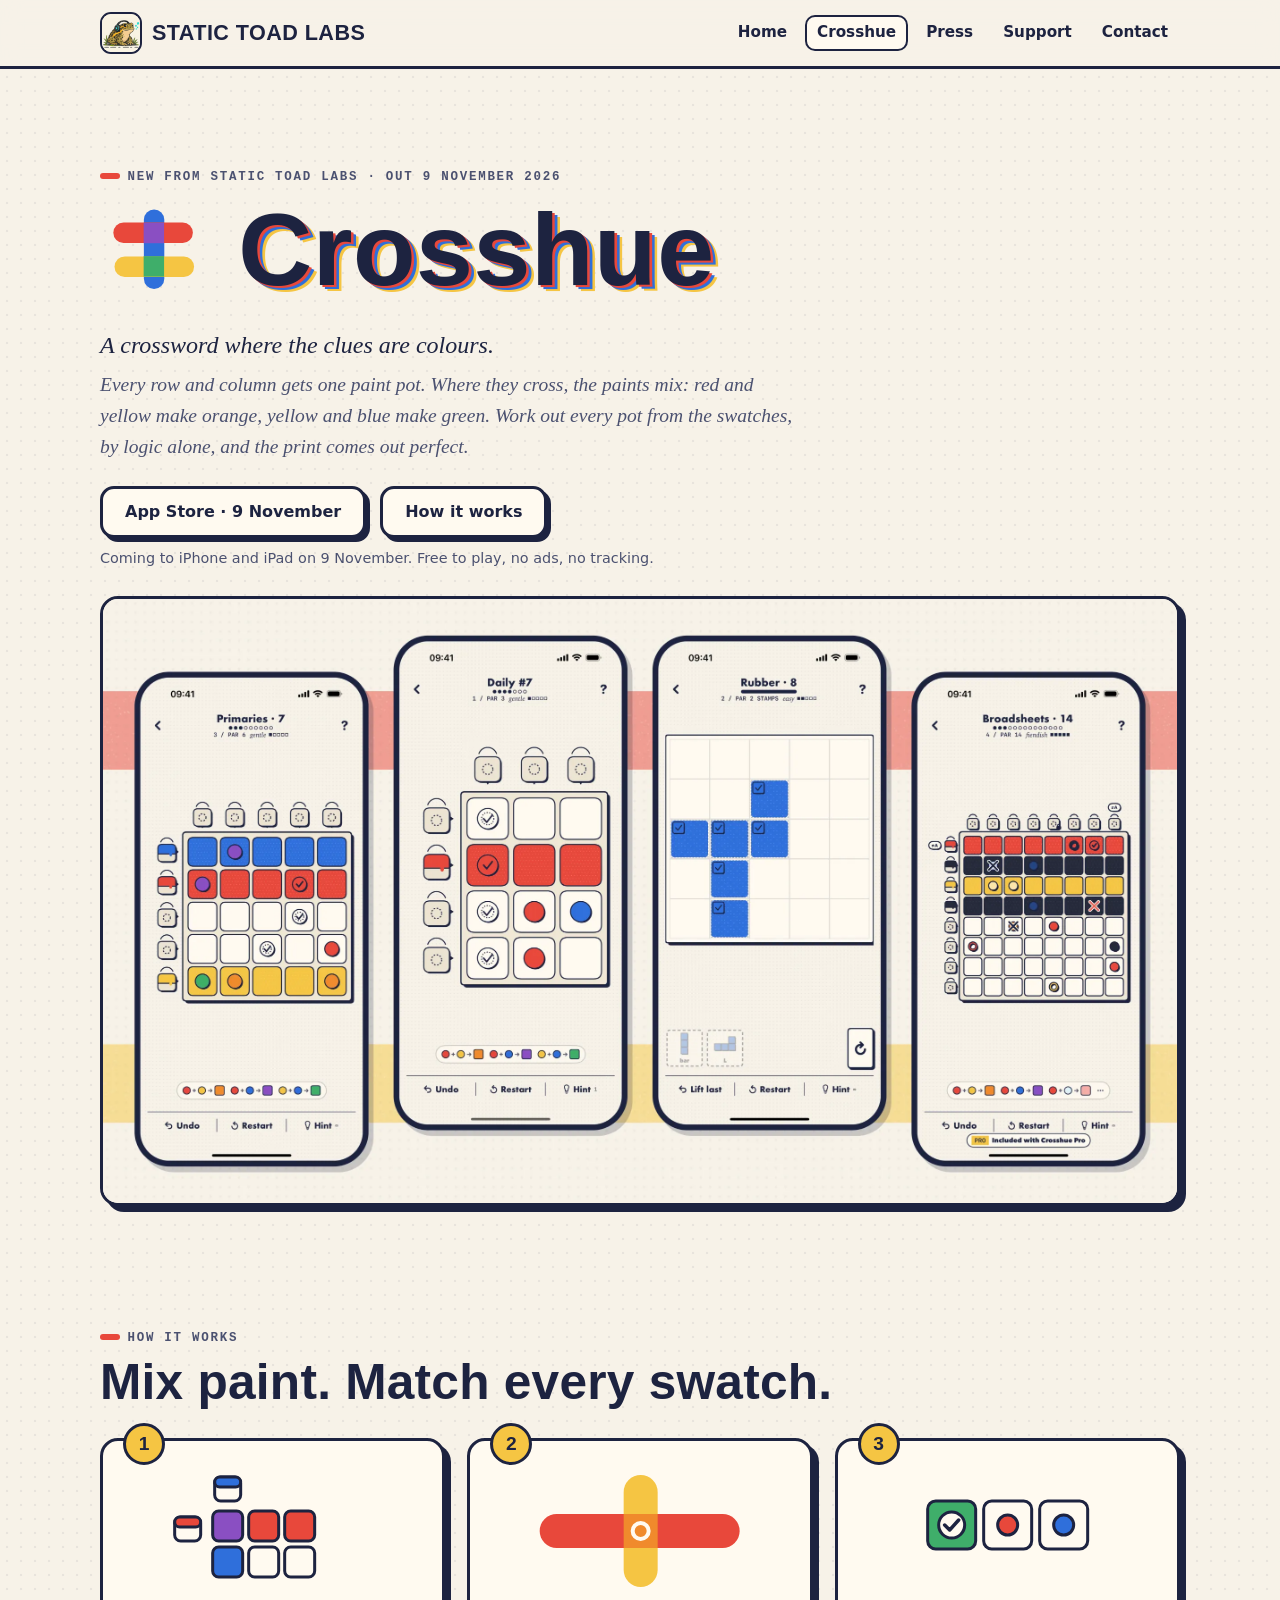
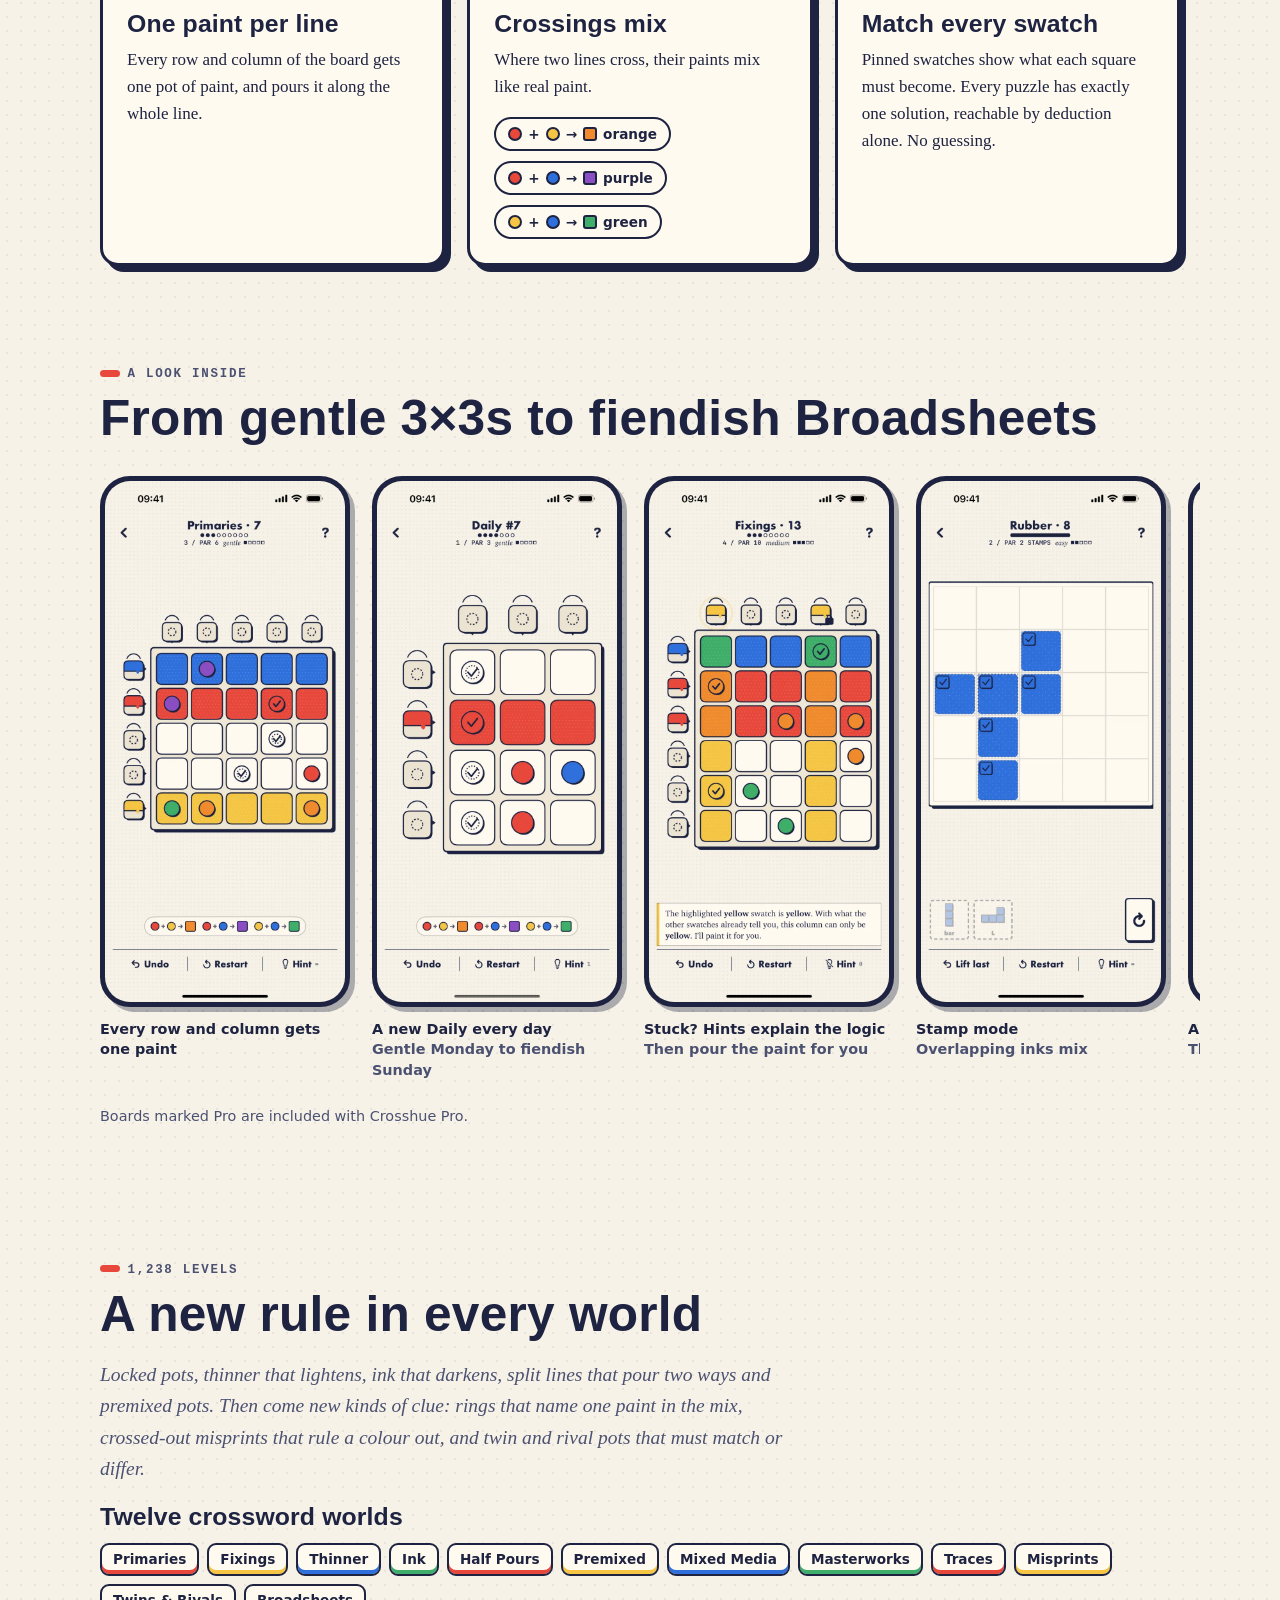
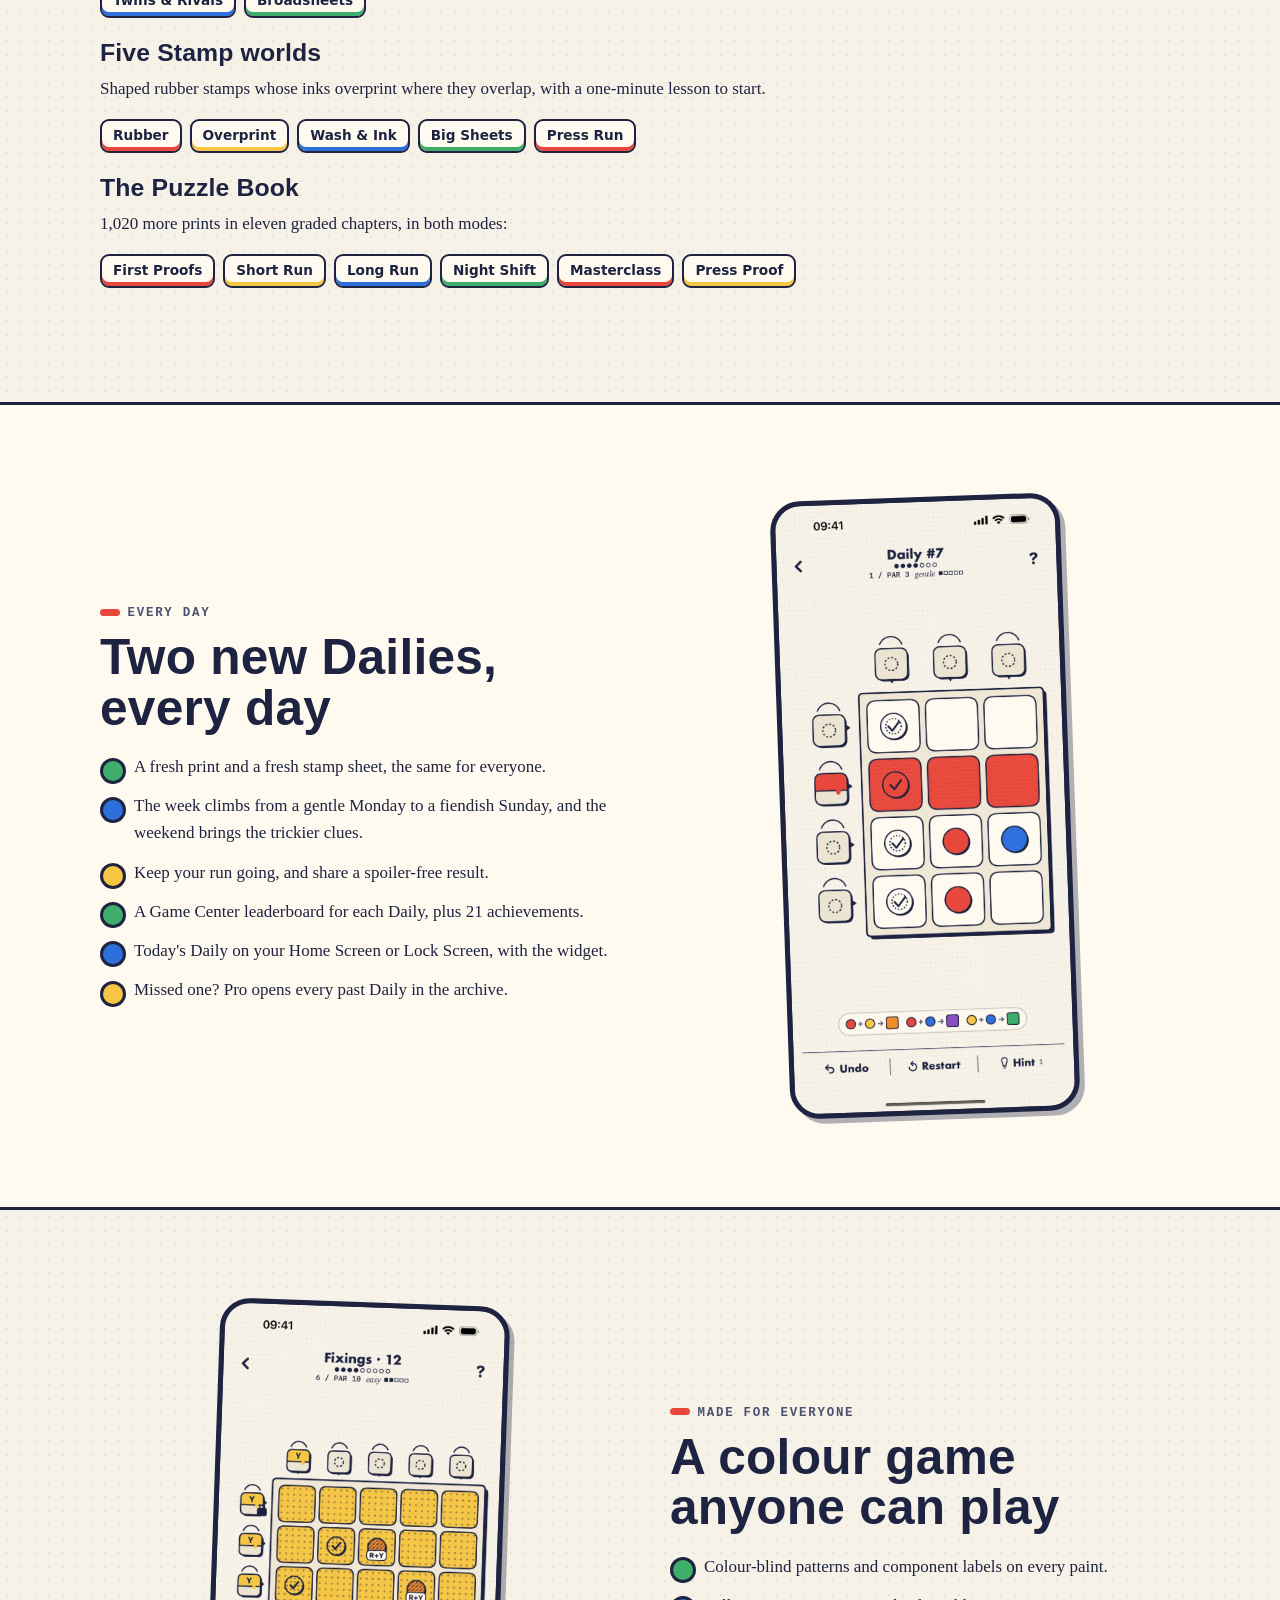
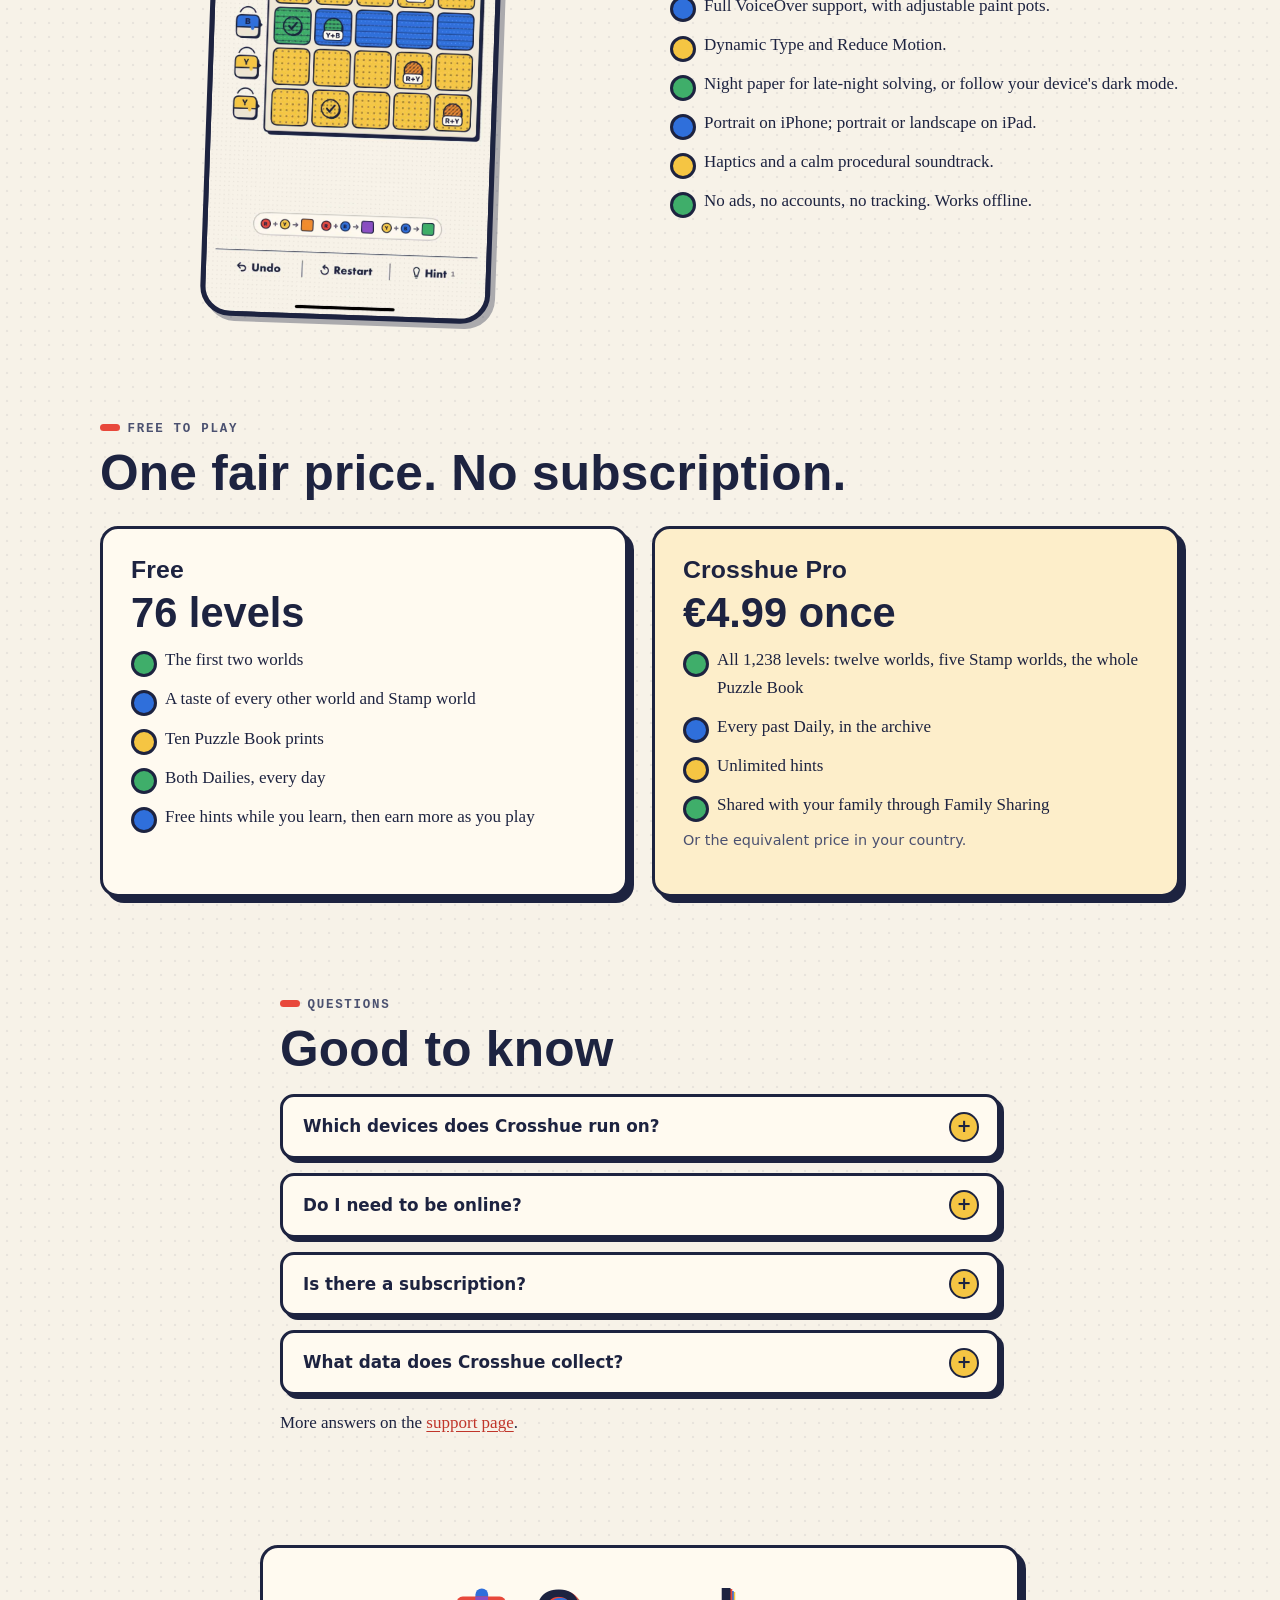
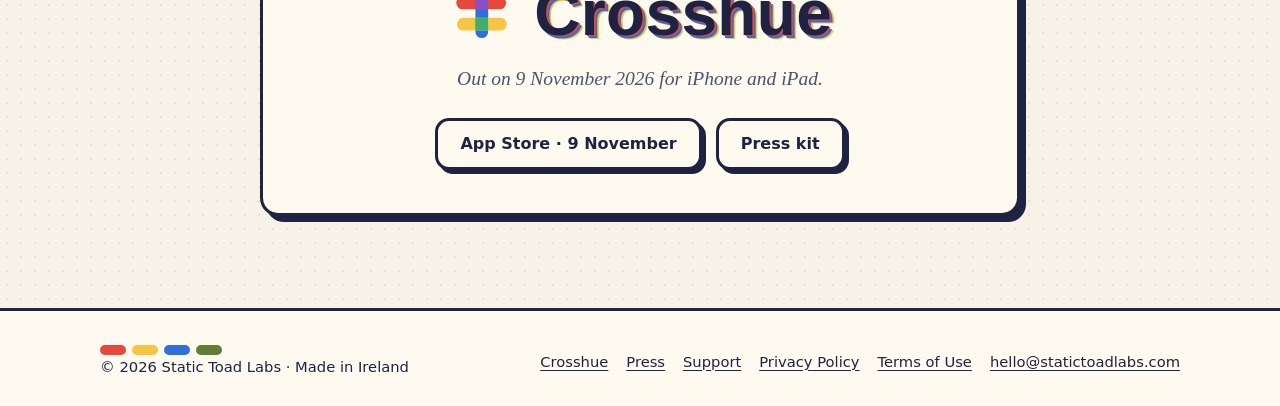
==== crosshue/index.html @ 6461a708 "Move Crosshue launch date to 9 November 2026. Co-authored-by: Chris O'Brien <Chrisob94@users.noreply" ====
<!doctype html>
<html lang="en-IE">
<head>
<meta charset="utf-8">
<meta name="viewport" content="width=device-width, initial-scale=1">
<title>Crosshue: Colour Crossword · a crossword where the clues are colours</title>
<meta name="description" content="Every row and column gets one paint pot, and where they cross the paints mix. Match every swatch, by logic alone. 1,238 levels and two Dailies every day, on iPhone and iPad.">
<link rel="canonical" href="https://statictoadlabs.com/crosshue/">
<meta name="theme-color" content="#f7f2e8" media="(prefers-color-scheme: light)">
<meta name="theme-color" content="#181b2c" media="(prefers-color-scheme: dark)">
<meta property="og:type" content="website">
<meta property="og:site_name" content="Static Toad Labs">
<meta property="og:title" content="Crosshue: Colour Crossword · a crossword where the clues are colours">
<meta property="og:description" content="Every row and column gets one paint pot, and where they cross the paints mix. Match every swatch, by logic alone. 1,238 levels and two Dailies every day, on iPhone and iPad.">
<meta property="og:url" content="https://statictoadlabs.com/crosshue/">
<meta property="og:image" content="https://statictoadlabs.com/crosshue/img/og.jpg">
<meta name="twitter:card" content="summary_large_image">
<link rel="icon" href="/favicon.ico" sizes="any">
<link rel="icon" type="image/png" href="/crosshue/img/favicon-32.png">
<link rel="apple-touch-icon" href="/crosshue/img/apple-touch-icon.png">
<link rel="stylesheet" href="/assets/site.css">
<script type="application/ld+json">{"@context":"https://schema.org","@type":"VideoGame","name":"Crosshue: Colour Crossword","alternateName":"Crosshue",
"description":"A crossword where the clues are colours. Mix paint to match every swatch, by logic alone.","genre":["Puzzle","Logic"],"gamePlatform":["iPhone","iPad"],
"operatingSystem":"iOS 17 or later","applicationCategory":"GameApplication","inLanguage":["en","de","fr","es","it","pt-BR","nl","ja","ko","zh-Hans"],
"image":"https://statictoadlabs.com/crosshue/img/og.jpg","url":"https://statictoadlabs.com/crosshue/","author":{"@type":"Organization","name":"Static Toad Labs","url":"https://statictoadlabs.com/"},
"offers":{"@type":"Offer","price":"0","priceCurrency":"EUR"}}</script>
</head>
<body>
<a class="skip" href="#main">Skip to content</a>
<header class="site-header"><div class="wrap">
<a class="brand" href="/"><img src="/assets/img/icon-512.png" alt="" width="42" height="42">Static Toad Labs</a>
<nav class="nav-links" aria-label="Main"><a href="/">Home</a><a href="/crosshue/" aria-current="page">Crosshue</a><a href="/press/">Press</a><a href="/crosshue/support/">Support</a><a href="/#contact">Contact</a></nav>
<details class="menu"><summary aria-label="Menu">Menu</summary><nav aria-label="Main"><a href="/">Home</a><a href="/crosshue/" aria-current="page">Crosshue</a><a href="/press/">Press</a><a href="/crosshue/support/">Support</a><a href="/#contact">Contact</a></nav></details>
</div></header>
<main id="main">

<section class="game-hero"><div class="wrap">
<span class="eyebrow">New from Static Toad Labs · Out 9 November 2026</span>
<h1 class="lockup"><svg class="mark" viewBox="0 0 100 100" aria-hidden="true"><rect x="40.8" y="12.5" width="19" height="74" rx="9.5" fill="#2f6fdb"/><rect x="12.4" y="24.6" width="74" height="19" rx="9.5" fill="#e8483b"/><rect x="13.5" y="56.3" width="74" height="19" rx="9.5" fill="#f5c543"/><rect x="40.6" y="24.9" width="19" height="19" fill="#8a4fc2"/><rect x="40.6" y="56" width="19" height="19" fill="#3fae6a"/></svg><span class="wordmark">Crosshue</span></h1>
<p class="tagline">A crossword where the clues are colours.</p>
<p class="lede">Every row and column gets one paint pot. Where they cross, the paints mix: red and yellow make orange, yellow and blue make green. Work out every pot from the swatches, by logic alone, and the print comes out perfect.</p>
<div class="actions"><span class="btn store soon" data-appstore>App Store · 9 November</span><a class="btn alt" href="#how">How it works</a></div>
<p class="fine" data-appstore-note>Coming to iPhone and iPad on 9 November. Free to play, no ads, no tracking.</p>
<div class="print phones-art"><picture><source srcset="/crosshue/img/phones.webp" type="image/webp"><img src="/crosshue/img/phones.jpg" width="2400" height="1350" alt="Four Crosshue boards on iPhone, from a gentle first level to a fiendish 8×8 Broadsheet" fetchpriority="high"></picture></div>
</div></section>

<section id="how"><div class="wrap">
<span class="eyebrow">How it works</span>
<h2>Mix paint. Match every swatch.</h2>
<div class="steps">
<div class="print"><svg viewBox="0 0 240 120" role="img" aria-label="A paint pot above a column and beside a row, each line printed in its paint">
<g stroke="#1d2340" stroke-width="3"><rect x="62" y="6" width="26" height="24" rx="6" fill="#fffaf0"/><rect x="62" y="6" width="26" height="10" rx="5" fill="#2f6fdb"/>
<rect x="22" y="46" width="26" height="24" rx="6" fill="#fffaf0"/><rect x="22" y="46" width="26" height="10" rx="5" fill="#e8483b"/>
<rect x="60" y="40" width="30" height="30" rx="6" fill="#8a4fc2"/><rect x="96" y="40" width="30" height="30" rx="6" fill="#e8483b"/><rect x="132" y="40" width="30" height="30" rx="6" fill="#e8483b"/>
<rect x="60" y="76" width="30" height="30" rx="6" fill="#2f6fdb"/><rect x="96" y="76" width="30" height="30" rx="6" fill="#fffaf0"/><rect x="132" y="76" width="30" height="30" rx="6" fill="#fffaf0"/></g></svg><h3>One paint per line</h3><p>Every row and column of the board gets one pot of paint, and pours it along the whole line.</p></div>
<div class="print"><svg viewBox="0 0 240 120" role="img" aria-label="A red band crossing a yellow band: the crossing prints orange">
<rect x="104" y="4" width="34" height="112" rx="17" fill="#f5c543"/><rect x="20" y="43" width="200" height="34" rx="17" fill="#e8483b"/>
<rect x="104" y="43" width="34" height="34" fill="#f08a2c"/><circle cx="121" cy="60" r="8" fill="none" stroke="#fffaf0" stroke-width="4"/></svg><h3>Crossings mix</h3><p>Where two lines cross, their paints mix like real paint.</p>
<ul class="mixes" aria-label="The mixes">
<li><span class="dot" style="background:var(--red)"></span>+<span class="dot" style="background:var(--yellow)"></span>→<span class="sq" style="background:var(--orange)"></span>orange</li>
<li><span class="dot" style="background:var(--red)"></span>+<span class="dot" style="background:var(--blue)"></span>→<span class="sq" style="background:var(--purple)"></span>purple</li>
<li><span class="dot" style="background:var(--yellow)"></span>+<span class="dot" style="background:var(--blue)"></span>→<span class="sq" style="background:var(--green)"></span>green</li></ul></div>
<div class="print"><svg viewBox="0 0 240 120" role="img" aria-label="Squares with pinned swatches: one matched with a tick, two still waiting">
<g stroke="#1d2340" stroke-width="3"><rect x="40" y="30" width="48" height="48" rx="8" fill="#3fae6a"/><rect x="96" y="30" width="48" height="48" rx="8" fill="#fffaf0"/><rect x="152" y="30" width="48" height="48" rx="8" fill="#fffaf0"/>
<circle cx="120" cy="54" r="10" fill="#e8483b"/><circle cx="176" cy="54" r="10" fill="#2f6fdb"/></g>
<circle cx="64" cy="54" r="13" fill="#fffaf0" stroke="#1d2340" stroke-width="3"/><path d="M57 54l5 5 9-10" fill="none" stroke="#1d2340" stroke-width="3.5" stroke-linecap="round" stroke-linejoin="round"/></svg><h3>Match every swatch</h3><p>Pinned swatches show what each square must become. Every puzzle has exactly one solution, reachable by deduction alone. No guessing.</p></div>
</div>
</div></section>

<section id="screens" style="padding-top:0;padding-bottom:20px"><div class="wrap"><span class="eyebrow">A look inside</span><h2>From gentle 3×3s to fiendish Broadsheets</h2></div>
<div class="gallery" tabindex="0" aria-label="Screenshots, scroll sideways">
<figure><div class="phone"><picture><source srcset="/crosshue/img/shots/02-easy.webp" type="image/webp"><img src="/crosshue/img/shots/02-easy.jpg" width="750" height="1629" alt="Every row and column gets one paint" loading="lazy" decoding="async"></picture></div><figcaption><b>Every row and column gets one paint</b></figcaption></figure>
<figure><div class="phone"><picture><source srcset="/crosshue/img/shots/03-daily.webp" type="image/webp"><img src="/crosshue/img/shots/03-daily.jpg" width="750" height="1629" alt="A new Daily every day" loading="lazy" decoding="async"></picture></div><figcaption><b>A new Daily every day</b>Gentle Monday to fiendish Sunday</figcaption></figure>
<figure><div class="phone"><picture><source srcset="/crosshue/img/shots/05-hint.webp" type="image/webp"><img src="/crosshue/img/shots/05-hint.jpg" width="750" height="1629" alt="Stuck? Hints explain the logic" loading="lazy" decoding="async"></picture></div><figcaption><b>Stuck? Hints explain the logic</b>Then pour the paint for you</figcaption></figure>
<figure><div class="phone"><picture><source srcset="/crosshue/img/shots/06-stamp.webp" type="image/webp"><img src="/crosshue/img/shots/06-stamp.jpg" width="750" height="1629" alt="Stamp mode" loading="lazy" decoding="async"></picture></div><figcaption><b>Stamp mode</b>Overlapping inks mix</figcaption></figure>
<figure><div class="phone"><picture><source srcset="/crosshue/img/shots/04-medium.webp" type="image/webp"><img src="/crosshue/img/shots/04-medium.jpg" width="750" height="1629" alt="A new rule in every world" loading="lazy" decoding="async"></picture></div><figcaption><b>A new rule in every world</b>Thinner, ink, split lines · Pro</figcaption></figure>
<figure><div class="phone"><picture><source srcset="/crosshue/img/shots/07-premixed.webp" type="image/webp"><img src="/crosshue/img/shots/07-premixed.jpg" width="750" height="1629" alt="Premixed pots" loading="lazy" decoding="async"></picture></div><figcaption><b>Premixed pots</b>Orange, green and purple from the tin · Pro</figcaption></figure>
<figure><div class="phone"><picture><source srcset="/crosshue/img/shots/08-links.webp" type="image/webp"><img src="/crosshue/img/shots/08-links.jpg" width="750" height="1629" alt="Twin and rival pots" loading="lazy" decoding="async"></picture></div><figcaption><b>Twin and rival pots</b>Pots that must match, or differ · Pro</figcaption></figure>
<figure><div class="phone"><picture><source srcset="/crosshue/img/shots/09-hard.webp" type="image/webp"><img src="/crosshue/img/shots/09-hard.jpg" width="750" height="1629" alt="Up to 8×8 Broadsheets" loading="lazy" decoding="async"></picture></div><figcaption><b>Up to 8×8 Broadsheets</b>Fiendish · Pro</figcaption></figure>
<figure><div class="phone"><picture><source srcset="/crosshue/img/shots/13-results.webp" type="image/webp"><img src="/crosshue/img/shots/13-results.jpg" width="750" height="1629" alt="Match par for a Masterpiece" loading="lazy" decoding="async"></picture></div><figcaption><b>Match par for a Masterpiece</b>Three stars, no wasted pours</figcaption></figure>
<figure><div class="phone"><picture><source srcset="/crosshue/img/shots/15-book.webp" type="image/webp"><img src="/crosshue/img/shots/15-book.jpg" width="750" height="1629" alt="The Puzzle Book" loading="lazy" decoding="async"></picture></div><figcaption><b>The Puzzle Book</b>1,020 more prints, ten free</figcaption></figure>
<figure><div class="phone"><picture><source srcset="/crosshue/img/shots/12-colourblind.webp" type="image/webp"><img src="/crosshue/img/shots/12-colourblind.jpg" width="750" height="1629" alt="Colour-blind patterns" loading="lazy" decoding="async"></picture></div><figcaption><b>Colour-blind patterns</b>Every paint has its own pattern and label</figcaption></figure>
<figure><div class="phone"><picture><source srcset="/crosshue/img/shots/10-board-night.webp" type="image/webp"><img src="/crosshue/img/shots/10-board-night.jpg" width="750" height="1629" alt="Night paper" loading="lazy" decoding="async"></picture></div><figcaption><b>Night paper</b>For late-night solving</figcaption></figure>
</div>
<div class="wrap"><p class="fine">Boards marked Pro are included with Crosshue Pro.</p></div>
</section>

<section><div class="wrap">
<span class="eyebrow">1,238 levels</span>
<h2>A new rule in every world</h2>
<p class="lede">Locked pots, thinner that lightens, ink that darkens, split lines that pour two ways and premixed pots. Then come new kinds of clue: rings that name one paint in the mix, crossed-out misprints that rule a colour out, and twin and rival pots that must match or differ.</p>
<h3>Twelve crossword worlds</h3>
<ul class="worlds"><li>Primaries</li><li>Fixings</li><li>Thinner</li><li>Ink</li><li>Half Pours</li><li>Premixed</li><li>Mixed Media</li><li>Masterworks</li><li>Traces</li><li>Misprints</li><li>Twins &amp; Rivals</li><li>Broadsheets</li></ul>
<h3>Five Stamp worlds</h3>
<p>Shaped rubber stamps whose inks overprint where they overlap, with a one-minute lesson to start.</p>
<ul class="worlds"><li>Rubber</li><li>Overprint</li><li>Wash &amp; Ink</li><li>Big Sheets</li><li>Press Run</li></ul>
<h3>The Puzzle Book</h3>
<p>1,020 more prints in eleven graded chapters, in both modes:</p>
<ul class="worlds"><li>First Proofs</li><li>Short Run</li><li>Long Run</li><li>Night Shift</li><li>Masterclass</li><li>Press Proof</li></ul>
</div></section>

<section style="background:var(--sheet);border-block:3px solid var(--line)"><div class="wrap split">
<div><span class="eyebrow">Every day</span><h2>Two new Dailies, every day</h2>
<ul class="ticks">
<li>A fresh print and a fresh stamp sheet, the same for everyone.</li>
<li>The week climbs from a gentle Monday to a fiendish Sunday, and the weekend brings the trickier clues.</li>
<li>Keep your run going, and share a spoiler-free result.</li>
<li>A Game Center leaderboard for each Daily, plus 21 achievements.</li>
<li>Today's Daily on your Home Screen or Lock Screen, with the widget.</li>
<li>Missed one? Pro opens every past Daily in the archive.</li>
</ul></div>
<div class="phone"><picture><source srcset="/crosshue/img/shots/03-daily.webp" type="image/webp"><img src="/crosshue/img/shots/03-daily.jpg" width="750" height="1629" alt="Today&#x27;s Daily, mid-solve" loading="lazy" decoding="async"></picture></div>
</div></section>

<section><div class="wrap split flip">
<div><span class="eyebrow">Made for everyone</span><h2>A colour game anyone can play</h2>
<ul class="ticks">
<li>Colour-blind patterns and component labels on every paint.</li>
<li>Full VoiceOver support, with adjustable paint pots.</li>
<li>Dynamic Type and Reduce Motion.</li>
<li>Night paper for late-night solving, or follow your device's dark mode.</li>
<li>Portrait on iPhone; portrait or landscape on iPad.</li>
<li>Haptics and a calm procedural soundtrack.</li>
<li>No ads, no accounts, no tracking. Works offline.</li>
</ul></div>
<div class="phone"><picture><source srcset="/crosshue/img/shots/12-colourblind.webp" type="image/webp"><img src="/crosshue/img/shots/12-colourblind.jpg" width="750" height="1629" alt="A board with colour-blind patterns and labels on every square" loading="lazy" decoding="async"></picture></div>
</div></section>

<section id="pro" style="padding-top:0"><div class="wrap">
<span class="eyebrow">Free to play</span>
<h2>One fair price. No subscription.</h2>
<div class="plans">
<div class="print"><h3>Free</h3><p class="price">76 levels</p>
<ul class="ticks"><li>The first two worlds</li><li>A taste of every other world and Stamp world</li><li>Ten Puzzle Book prints</li><li>Both Dailies, every day</li><li>Free hints while you learn, then earn more as you play</li></ul></div>
<div class="print pro"><h3>Crosshue Pro</h3><p class="price">€4.99 once</p>
<ul class="ticks"><li>All 1,238 levels: twelve worlds, five Stamp worlds, the whole Puzzle Book</li><li>Every past Daily, in the archive</li><li>Unlimited hints</li><li>Shared with your family through Family Sharing</li></ul>
<p class="fine">Or the equivalent price in your country.</p></div>
</div>
</div></section>

<section style="padding-top:0"><div class="wrap narrow faq">
<span class="eyebrow">Questions</span>
<h2>Good to know</h2>
<details><summary>Which devices does Crosshue run on?</summary><div><p>iPhone and iPad with iOS or iPadOS 17 or later.</p></div></details>
<details><summary>Do I need to be online?</summary><div><p>No. Crosshue works fully offline. Only the optional Game Center features need a connection.</p></div></details>
<details><summary>Is there a subscription?</summary><div><p>No. Crosshue is free to play, and Crosshue Pro is a single, one-off purchase that unlocks everything for you and your family.</p></div></details>
<details><summary>What data does Crosshue collect?</summary><div><p>None. Your progress stays on your device. See the <a href="/crosshue/privacy/">Crosshue privacy policy</a>.</p></div></details>
<p>More answers on the <a href="/crosshue/support/">support page</a>.</p>
</div></section>

<section class="contact" style="padding-top:0"><div class="wrap"><div class="print pad">
<h2 class="lockup" style="justify-content:center;font-size:clamp(2.6rem,7vw,4rem)"><svg class="mark" viewBox="0 0 100 100" aria-hidden="true"><rect x="40.8" y="12.5" width="19" height="74" rx="9.5" fill="#2f6fdb"/><rect x="12.4" y="24.6" width="74" height="19" rx="9.5" fill="#e8483b"/><rect x="13.5" y="56.3" width="74" height="19" rx="9.5" fill="#f5c543"/><rect x="40.6" y="24.9" width="19" height="19" fill="#8a4fc2"/><rect x="40.6" y="56" width="19" height="19" fill="#3fae6a"/></svg><span class="wordmark">Crosshue</span></h2>
<p class="lede" style="margin-inline:auto">Out on 9 November 2026 for iPhone and iPad.</p>
<div class="actions"><span class="btn store soon" data-appstore>App Store · 9 November</span><a class="btn alt" href="/press/">Press kit</a></div>
</div></div></section>

</main>
<footer class="site-footer"><div class="wrap">
<div><div class="plates" aria-hidden="true"><span style="background:#e8483b"></span><span style="background:#f5c543"></span><span style="background:#2f6fdb"></span><span style="background:#5f7f35"></span></div>
&copy; <span data-year>2026</span> Static Toad Labs &middot; Made in Ireland</div>
<nav aria-label="Footer"><a href="/crosshue/">Crosshue</a><a href="/press/">Press</a><a href="/crosshue/support/">Support</a><a href="/privacy.html">Privacy Policy</a><a href="/terms.html">Terms of Use</a><a href="mailto:hello@statictoadlabs.com">hello@statictoadlabs.com</a></nav>
</div></footer>
<script src="/assets/site.js" defer></script>
</body>
</html>
---- assets/site.css ----
/* Static Toad Labs: one stylesheet for every page.
   A riso print: cream paper with a halftone screen, ink outlines, hard offset shadows, and colour plates
   (Crosshue's red, yellow and blue, plus the toad's green) a little out of register. Night paper follows the
   device's dark mode. No web fonts: Apple devices get Futura Condensed and Charter (the faces Crosshue uses);
   everything else falls back to its own condensed sans and serif. */

:root {
  --paper: #f7f2e8; --sheet: #fffaf0; --text: #1d2340; --muted: #4b5170; --line: #1d2340; --dot: rgba(29, 35, 64, .07);
  --red: #e8483b; --red-text: #c0352a; --yellow: #f5c543; --blue: #2f6fdb; --green: #3fae6a; --purple: #8a4fc2; --orange: #f08a2c;
  --toad: #5f7f35;
  --display: "Futura-CondensedExtraBold", "Futura Condensed ExtraBold", "Avenir Next Condensed", "Roboto Condensed", "Arial Narrow", sans-serif;
  --serif: Charter, "Bitstream Charter", "Sitka Text", Cambria, Georgia, serif;
  --sans: system-ui, -apple-system, "Segoe UI", Roboto, sans-serif;
  --mono: ui-monospace, "SF Mono", Menlo, Consolas, monospace;
  --r: 18px; --shadow: 6px 6px 0 var(--line);
  color-scheme: light dark;
}
@media (prefers-color-scheme: dark) {
  :root {
    --paper: #181b2c; --sheet: #23283f; --text: #eee6d3; --muted: #b9b3a3; --line: #070914; --dot: rgba(238, 230, 211, .05);
    --red-text: #ff7e70; --toad: #9cc46a;
  }
}

* { box-sizing: border-box; }
html { scroll-behavior: smooth; -webkit-text-size-adjust: 100%; }
@media (prefers-reduced-motion: reduce) { html { scroll-behavior: auto; } *, *::before, *::after { transition: none !important; animation: none !important; } }
body {
  margin: 0; min-height: 100vh; display: flex; flex-direction: column;
  background-color: var(--paper);
  background-image: radial-gradient(var(--dot) 1.3px, transparent 1.6px); background-size: 14px 14px;
  color: var(--text); font: 17px/1.6 var(--serif);
}
main { flex: 1; }
img { max-width: 100%; height: auto; display: block; }
a { color: var(--red-text); text-underline-offset: .18em; }
a:hover { text-decoration-thickness: 2px; }
:focus-visible { outline: 3px solid var(--blue); outline-offset: 3px; border-radius: 6px; }
.wrap { max-width: 1120px; margin: 0 auto; padding: 0 20px; }
.narrow { max-width: 760px; }

h1, h2, h3 { font-family: var(--display); font-weight: 800; font-stretch: condensed; line-height: 1.02; margin: 0 0 .4em; letter-spacing: .005em; }
h1 { font-size: clamp(2.6rem, 7vw, 4.8rem); }
h2 { font-size: clamp(2rem, 4.6vw, 3.1rem); }
h3 { font-size: 1.55rem; }
p { margin: 0 0 1em; }
.lede { font-size: 1.22rem; font-style: italic; color: var(--muted); max-width: 36em; }
.eyebrow { display: inline-block; font: 700 .78rem/1 var(--mono); letter-spacing: .14em; text-transform: uppercase; color: var(--muted); margin-bottom: 1em; }
.eyebrow::before { content: ""; display: inline-block; width: 1.6em; height: .55em; margin-right: .6em; background: var(--red); border-radius: 99px; vertical-align: .05em; }
.slug { font: 600 .8rem/1.4 var(--mono); letter-spacing: .06em; text-transform: uppercase; color: var(--muted); }

/* The wordmark, set as Crosshue's title screen sets it: ink over red, blue and yellow plates out of register. */
.wordmark { font-family: var(--display); font-weight: 800; font-stretch: condensed; color: var(--text); line-height: .95;
  text-shadow: .025em .02em 0 var(--red), .05em .04em 0 var(--blue), .075em .06em 0 var(--yellow); }
.lockup { display: flex; align-items: center; gap: .3em; font-size: clamp(3.2rem, 11vw, 6.4rem); margin: 0 0 .25em; }
.lockup .mark { width: 1.05em; height: 1.05em; flex: none; }

/* Header and navigation (a <details> menu on phones, so it needs no script). */
.site-header { position: sticky; top: 0; z-index: 20; background: color-mix(in srgb, var(--paper) 90%, transparent);
  backdrop-filter: blur(10px); -webkit-backdrop-filter: blur(10px); border-bottom: 3px solid var(--line); }
.site-header .wrap { display: flex; align-items: center; justify-content: space-between; min-height: 66px; gap: 16px; }
.brand { display: flex; align-items: center; gap: 10px; color: var(--text); text-decoration: none; font: 800 1.35rem/1 var(--display); font-stretch: condensed; letter-spacing: .02em; text-transform: uppercase; }
.brand img { width: 42px; height: 42px; border-radius: 11px; border: 2px solid var(--line); }
.nav-links { display: flex; gap: 6px; }
.nav-links a { color: var(--text); text-decoration: none; font: 600 .95rem/1 var(--sans); padding: 10px 12px; border-radius: 10px; }
.nav-links a:hover, .nav-links a[aria-current="page"] { background: var(--sheet); box-shadow: inset 0 0 0 2px var(--line); }
.menu { display: none; }
@media (max-width: 760px) {
  .nav-links { display: none; }
  .menu { display: block; position: relative; }
  .menu summary { list-style: none; cursor: pointer; font: 700 .9rem/1 var(--sans); padding: 10px 14px; border: 2px solid var(--line); border-radius: 10px; background: var(--sheet); }
  .menu summary::-webkit-details-marker { display: none; }
  .menu[open] summary { background: var(--yellow); color: #1d2340; }
  .menu nav { position: absolute; right: 0; top: calc(100% + 10px); display: grid; min-width: 210px; padding: 8px;
    background: var(--sheet); border: 3px solid var(--line); border-radius: 14px; box-shadow: var(--shadow); }
  .menu nav a { color: var(--text); text-decoration: none; font: 600 1rem/1 var(--sans); padding: 13px 12px; border-radius: 8px; }
  .menu nav a:hover { background: var(--paper); }
}

/* Buttons. */
.btn { display: inline-flex; align-items: center; gap: .5em; font: 700 1rem/1 var(--sans); text-decoration: none; color: #fffaf0;
  background: var(--red); border: 3px solid var(--line); border-radius: 14px; padding: 15px 22px; box-shadow: 4px 4px 0 var(--line);
  transition: transform .12s, box-shadow .12s; }
.btn:hover { transform: translate(-2px, -2px); box-shadow: 6px 6px 0 var(--line); text-decoration: none; }
.btn:active { transform: translate(2px, 2px); box-shadow: 2px 2px 0 var(--line); }
.btn.alt { background: var(--sheet); color: var(--text); }
.btn.store { background: #000; color: #fff; }
.btn.store.soon { background: var(--sheet); color: var(--text); cursor: default; }
.btn.store.soon:hover { transform: none; box-shadow: 4px 4px 0 var(--line); }
.actions { display: flex; flex-wrap: wrap; gap: 14px; margin: 1.4em 0 .6em; }
.fine { font: .9rem/1.5 var(--sans); color: var(--muted); }

/* Printed cards. */
.print { background: var(--sheet); border: 3px solid var(--line); border-radius: var(--r); box-shadow: var(--shadow); }
.pad { padding: clamp(20px, 3vw, 32px); }
section { padding: clamp(48px, 8vw, 92px) 0; }
.band { height: 22px; border-radius: 99px; margin: 0; }

/* Home: hero. */
.hero .wrap { display: grid; grid-template-columns: 1.15fr .85fr; gap: clamp(28px, 5vw, 64px); align-items: center; }
.hero h1 em { font-style: normal; color: var(--toad); }
.toad-card { position: relative; justify-self: center; width: min(100%, 420px); }
.toad-card::before, .toad-card::after { content: ""; position: absolute; inset: 0; border-radius: 28px; z-index: -1; }
.toad-card::before { background: var(--yellow); transform: translate(18px, 16px) rotate(2deg); }
.toad-card::after { background: var(--blue); transform: translate(-14px, 12px) rotate(-3deg); opacity: .9; }
.toad-card img { border-radius: 26px; border: 3px solid var(--line); box-shadow: var(--shadow); }
@media (max-width: 820px) { .hero .wrap { grid-template-columns: 1fr; } .toad-card { width: min(78%, 360px); } }

/* Home: the featured game. */
.feature { overflow: hidden; display: grid; grid-template-columns: 1fr 1fr; }
.feature .art { background: #f7f2e8; border-right: 3px solid var(--line); }
.feature .art img { width: 100%; height: 100%; object-fit: cover; object-position: 50% 30%; aspect-ratio: 16 / 11; }
.feature .body { padding: clamp(24px, 4vw, 44px); display: flex; flex-direction: column; justify-content: center; }
.feature .lockup { font-size: clamp(2.8rem, 6vw, 4.4rem); }
.pill { display: inline-block; font: 700 .78rem/1 var(--mono); letter-spacing: .1em; text-transform: uppercase; padding: 7px 10px;
  background: var(--yellow); color: #1d2340; border: 2px solid var(--line); border-radius: 8px; margin-bottom: 1em; align-self: flex-start; }
@media (max-width: 820px) { .feature { grid-template-columns: 1fr; } .feature .art { border-right: 0; border-bottom: 3px solid var(--line); } }

.cards { display: grid; grid-template-columns: repeat(3, 1fr); gap: 22px; margin-top: 28px; }
.cards .print { padding: 24px; }
.cards h3 { font-size: 1.45rem; }
.cards p { margin: 0; color: var(--muted); }
.cards .chip { width: 46px; height: 12px; border-radius: 99px; margin-bottom: 14px; }
@media (max-width: 820px) { .cards { grid-template-columns: 1fr; } }

.contact { text-align: center; }
.contact .print { max-width: 760px; margin: 0 auto; }
.contact .actions { justify-content: center; }

/* Crosshue page. */
.game-hero { padding-bottom: 24px; }
.game-hero .tagline { font: italic 1.5rem/1.35 var(--serif); margin: 0 0 .3em; }
.phones-art { margin-top: 26px; overflow: hidden; }
.phones-art img { width: 100%; aspect-ratio: 16 / 9; object-fit: cover; }
.steps { display: grid; grid-template-columns: repeat(3, 1fr); gap: 22px; counter-reset: step; margin-top: 30px; }
.steps .print { padding: 24px; position: relative; }
.steps .print::before { counter-increment: step; content: counter(step); position: absolute; top: -18px; left: 20px; width: 36px; height: 36px;
  display: grid; place-items: center; font: 800 1.2rem/1 var(--display); background: var(--yellow); color: #1d2340; border: 3px solid var(--line); border-radius: 50%; }
.steps svg { width: 100%; height: 120px; margin: 6px 0 12px; }
@media (max-width: 820px) { .steps { grid-template-columns: 1fr; gap: 34px; } }
.mixes { display: flex; flex-wrap: wrap; gap: 10px; margin: 16px 0 0; padding: 0; list-style: none; }
.mixes li { display: inline-flex; align-items: center; gap: 6px; font: 600 .85rem/1 var(--sans); padding: 8px 12px; background: var(--sheet); border: 2px solid var(--line); border-radius: 99px; }
.dot { width: 14px; height: 14px; border-radius: 50%; border: 2px solid var(--line); display: inline-block; }
.sq { width: 14px; height: 14px; border-radius: 3px; border: 2px solid var(--line); display: inline-block; }

.gallery { display: grid; grid-auto-flow: column; grid-auto-columns: clamp(200px, 26vw, 250px); gap: 22px; overflow-x: auto;
  scroll-snap-type: x mandatory; padding: 6px 20px 26px; margin: 26px auto 0; max-width: 1120px; scrollbar-width: thin; }
.gallery figure { margin: 0; scroll-snap-align: center; }
.phone { border: 5px solid var(--line); border-radius: 30px; overflow: hidden; background: var(--line); box-shadow: 5px 5px 0 color-mix(in srgb, var(--line) 35%, transparent); }
.phone img { width: 100%; aspect-ratio: 1320 / 2868; object-fit: cover; }
.gallery figcaption { font: 600 .9rem/1.4 var(--sans); margin-top: 12px; color: var(--muted); }
.gallery figcaption b { display: block; color: var(--text); }

.split { display: grid; grid-template-columns: 1fr 1fr; gap: clamp(28px, 5vw, 60px); align-items: center; }
.split.flip > :first-child { order: 2; }
.split .phone { max-width: 290px; justify-self: center; transform: rotate(-2deg); }
.split.flip .phone { transform: rotate(2deg); }
@media (max-width: 820px) { .split { grid-template-columns: 1fr; } .split.flip > :first-child { order: 0; } .split .phone { max-width: 240px; } }
.ticks { list-style: none; padding: 0; margin: 0; }
.ticks li { position: relative; padding-left: 34px; margin: 0 0 .7em; }
.ticks li::before { content: ""; position: absolute; left: 0; top: .28em; width: 20px; height: 20px; border-radius: 50%; border: 3px solid var(--line); background: var(--green); }
.ticks li:nth-child(3n+2)::before { background: var(--blue); }
.ticks li:nth-child(3n)::before { background: var(--yellow); }

.worlds { display: flex; flex-wrap: wrap; gap: 8px; margin: 14px 0 22px; padding: 0; list-style: none; }
.worlds li { font: 600 .85rem/1 var(--sans); padding: 8px 11px; background: var(--sheet); border: 2px solid var(--line); border-radius: 9px; }
.worlds li:nth-child(4n+1) { box-shadow: inset 0 -4px 0 var(--red); }
.worlds li:nth-child(4n+2) { box-shadow: inset 0 -4px 0 var(--yellow); }
.worlds li:nth-child(4n+3) { box-shadow: inset 0 -4px 0 var(--blue); }
.worlds li:nth-child(4n) { box-shadow: inset 0 -4px 0 var(--green); }

.plans { display: grid; grid-template-columns: 1fr 1fr; gap: 24px; margin-top: 28px; }
.plans .print { padding: 28px; }
.plans .price { font: 800 2.6rem/1 var(--display); margin: .1em 0 .3em; }
.plans .pro { background: color-mix(in srgb, var(--yellow) 22%, var(--sheet)); }
@media (max-width: 820px) { .plans { grid-template-columns: 1fr; } }

/* FAQ (support and the game page). */
.faq details { background: var(--sheet); border: 3px solid var(--line); border-radius: 14px; margin: 0 0 14px; box-shadow: 4px 4px 0 var(--line); }
.faq summary { cursor: pointer; list-style: none; padding: 18px 52px 18px 20px; font: 700 1.05rem/1.35 var(--sans); position: relative; }
.faq summary::-webkit-details-marker { display: none; }
.faq summary::after { content: "+"; position: absolute; right: 18px; top: 50%; transform: translateY(-50%); width: 26px; height: 26px; display: grid; place-items: center;
  font: 800 1.1rem/1 var(--sans); border: 2px solid var(--line); border-radius: 50%; background: var(--yellow); color: #1d2340; }
.faq details[open] summary::after { content: "–"; background: var(--blue); color: #fff; }
.faq details > div { padding: 0 20px 18px; }
.faq details > div p:last-child { margin: 0; }

/* Legal and press: readable long text. */
.doc { padding-top: clamp(36px, 6vw, 64px); }
.doc h1 { font-size: clamp(2.4rem, 6vw, 3.6rem); }
.doc h2 { font-size: 1.7rem; margin-top: 1.6em; }
.doc table { width: 100%; border-collapse: collapse; margin: 1em 0 1.6em; font: .92rem/1.45 var(--sans); background: var(--sheet); border: 3px solid var(--line); border-radius: 12px; overflow: hidden; display: block; overflow-x: auto; }
.doc th, .doc td { text-align: left; vertical-align: top; padding: 10px 12px; border-bottom: 1px solid color-mix(in srgb, var(--line) 25%, transparent); }
.doc th { background: color-mix(in srgb, var(--yellow) 30%, var(--sheet)); }
.doc li { margin-bottom: .5em; }
.facts { display: grid; grid-template-columns: max-content 1fr; gap: 0; margin: 0; font: .98rem/1.45 var(--sans); }
.facts dt, .facts dd { margin: 0; padding: 11px 14px; border-bottom: 1px solid color-mix(in srgb, var(--line) 22%, transparent); }
.facts dt { font-weight: 700; }
@media (max-width: 560px) { .facts { grid-template-columns: 1fr; } .facts dt { border-bottom: 0; padding-bottom: 0; } }
.assets { display: grid; grid-template-columns: repeat(auto-fill, minmax(220px, 1fr)); gap: 20px; margin: 22px 0; }
.assets figure { margin: 0; }
.assets .thumb { aspect-ratio: 4 / 3; display: grid; place-items: center; background: #f7f2e8; border: 3px solid var(--line); border-radius: 14px; overflow: hidden; padding: 14px; }
.assets .thumb img { max-height: 100%; object-fit: contain; }
.assets figcaption { font: .88rem/1.4 var(--sans); margin-top: 8px; }
blockquote { margin: 0 0 1.2em; padding: 16px 20px; background: var(--sheet); border-left: 8px solid var(--red); border-radius: 0 12px 12px 0; }

/* 404. */
.lost { text-align: center; padding: 14vh 0; }
.lost .blank { width: 180px; height: 180px; margin: 0 auto 28px; border: 3px dashed var(--line); border-radius: 26px; display: grid; place-items: center; font: 800 4rem/1 var(--display); }

/* Footer. */
.site-footer { border-top: 3px solid var(--line); background: var(--sheet); padding: 34px 0; font: .92rem/1.6 var(--sans); }
.site-footer .wrap { display: flex; flex-wrap: wrap; gap: 14px 28px; justify-content: space-between; align-items: center; }
.site-footer nav { display: flex; flex-wrap: wrap; gap: 6px 18px; }
.site-footer a { color: var(--text); }
.plates { display: flex; gap: 6px; }
.plates span { width: 26px; height: 10px; border-radius: 99px; }
.skip { position: absolute; left: -999px; }
.skip:focus { left: 12px; top: 12px; z-index: 50; background: var(--sheet); padding: 10px 14px; border: 3px solid var(--line); border-radius: 10px; }
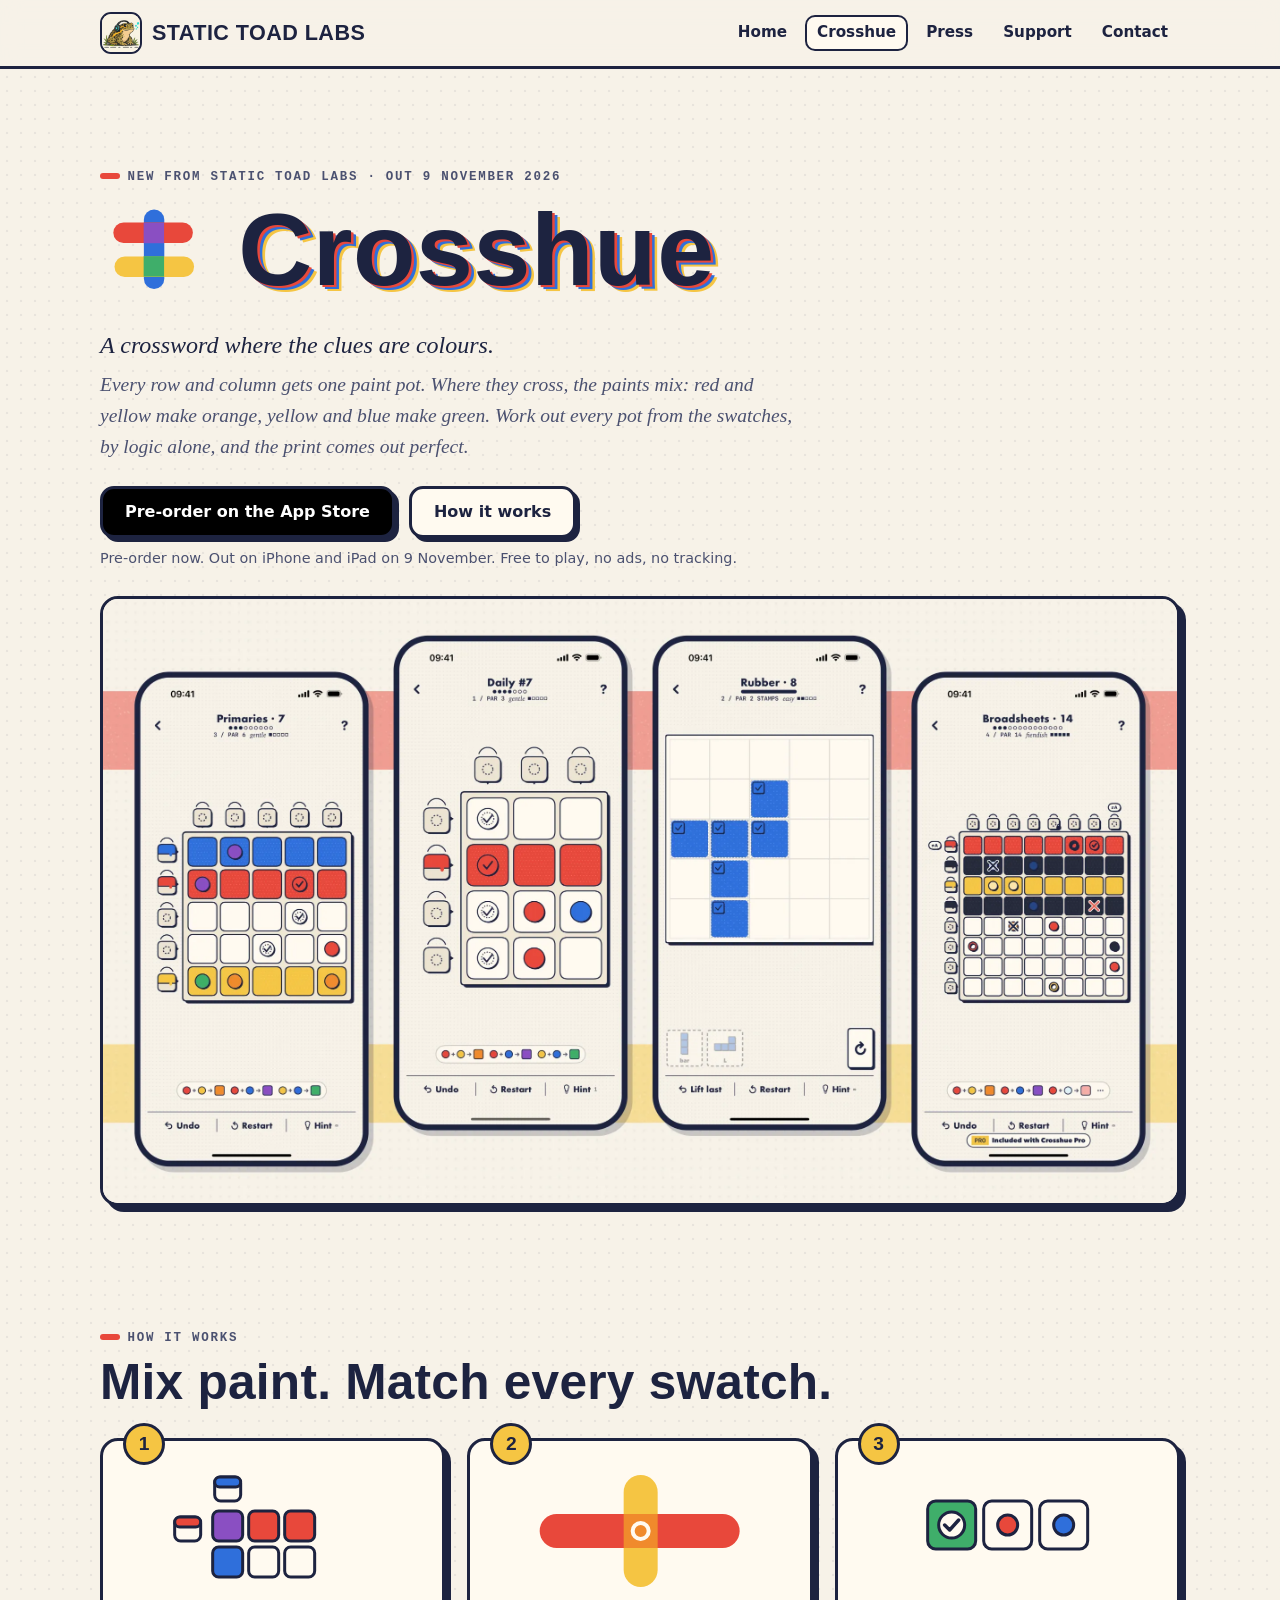
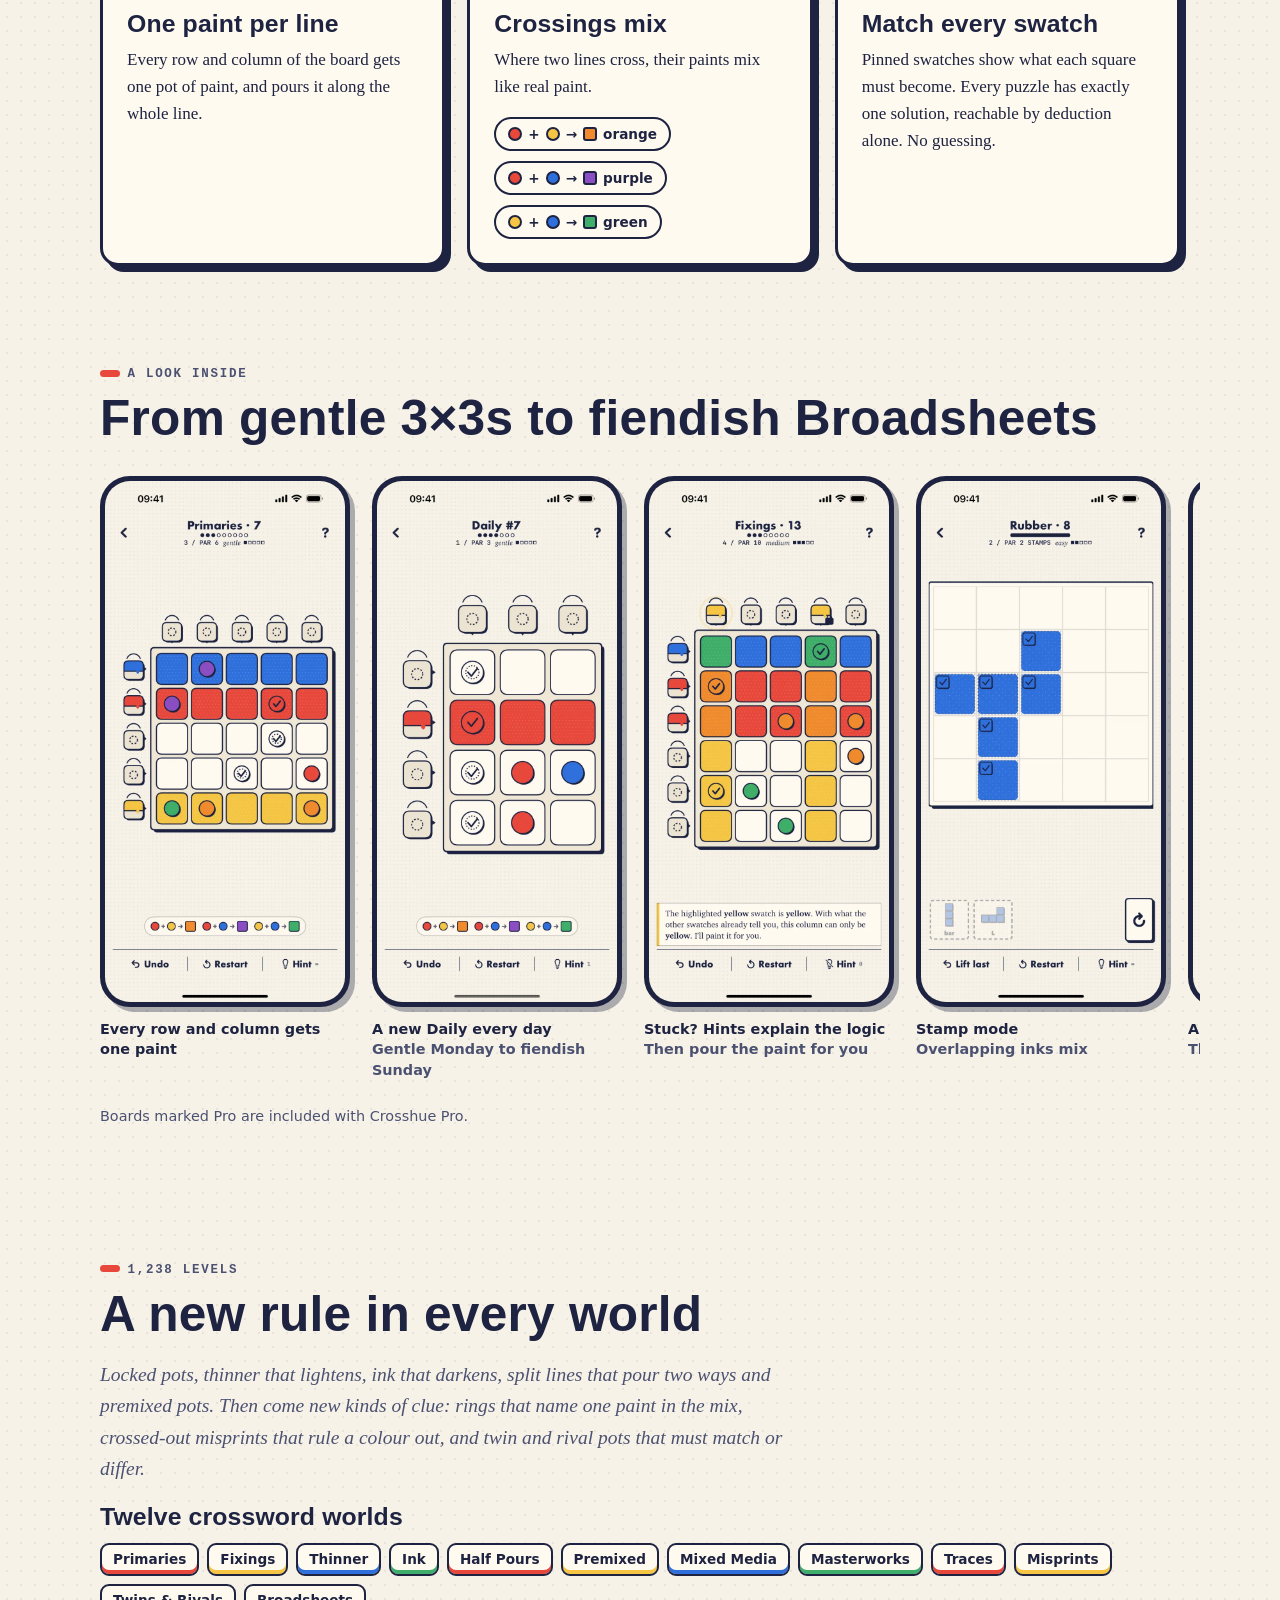
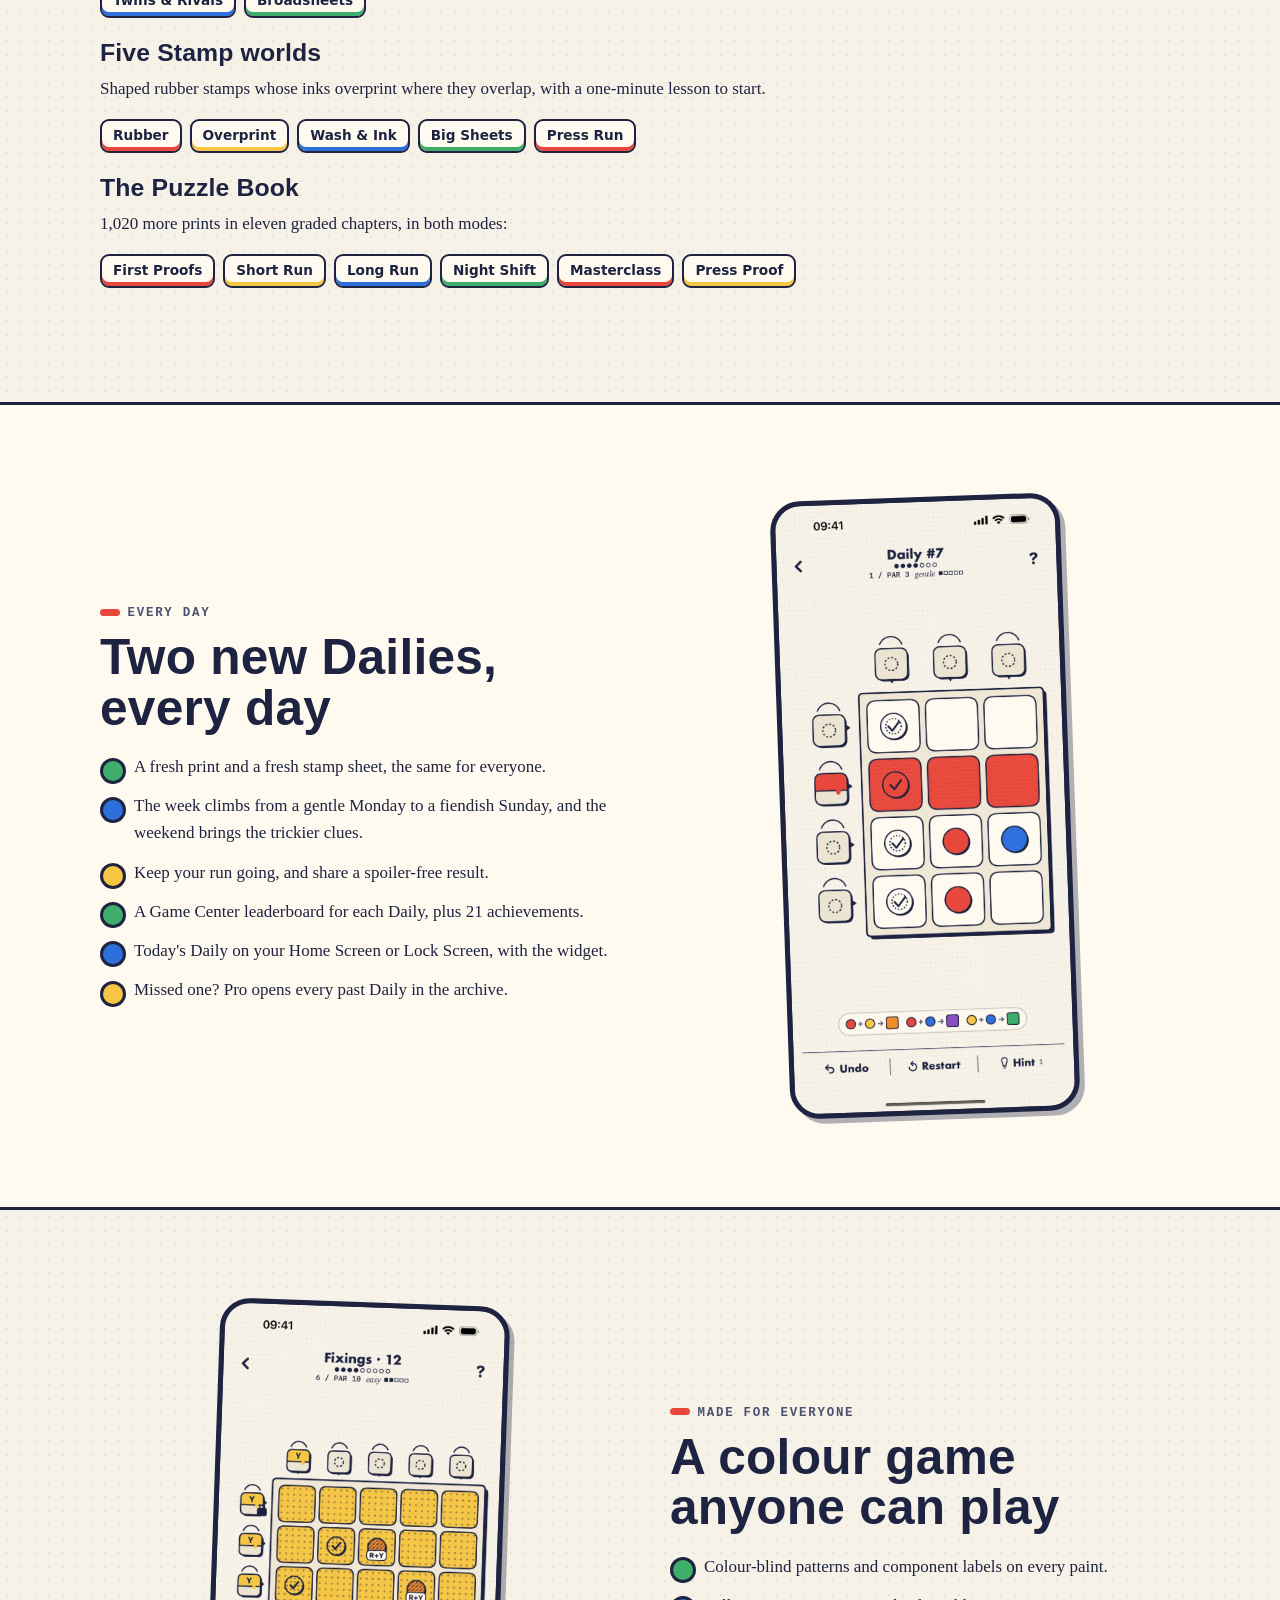
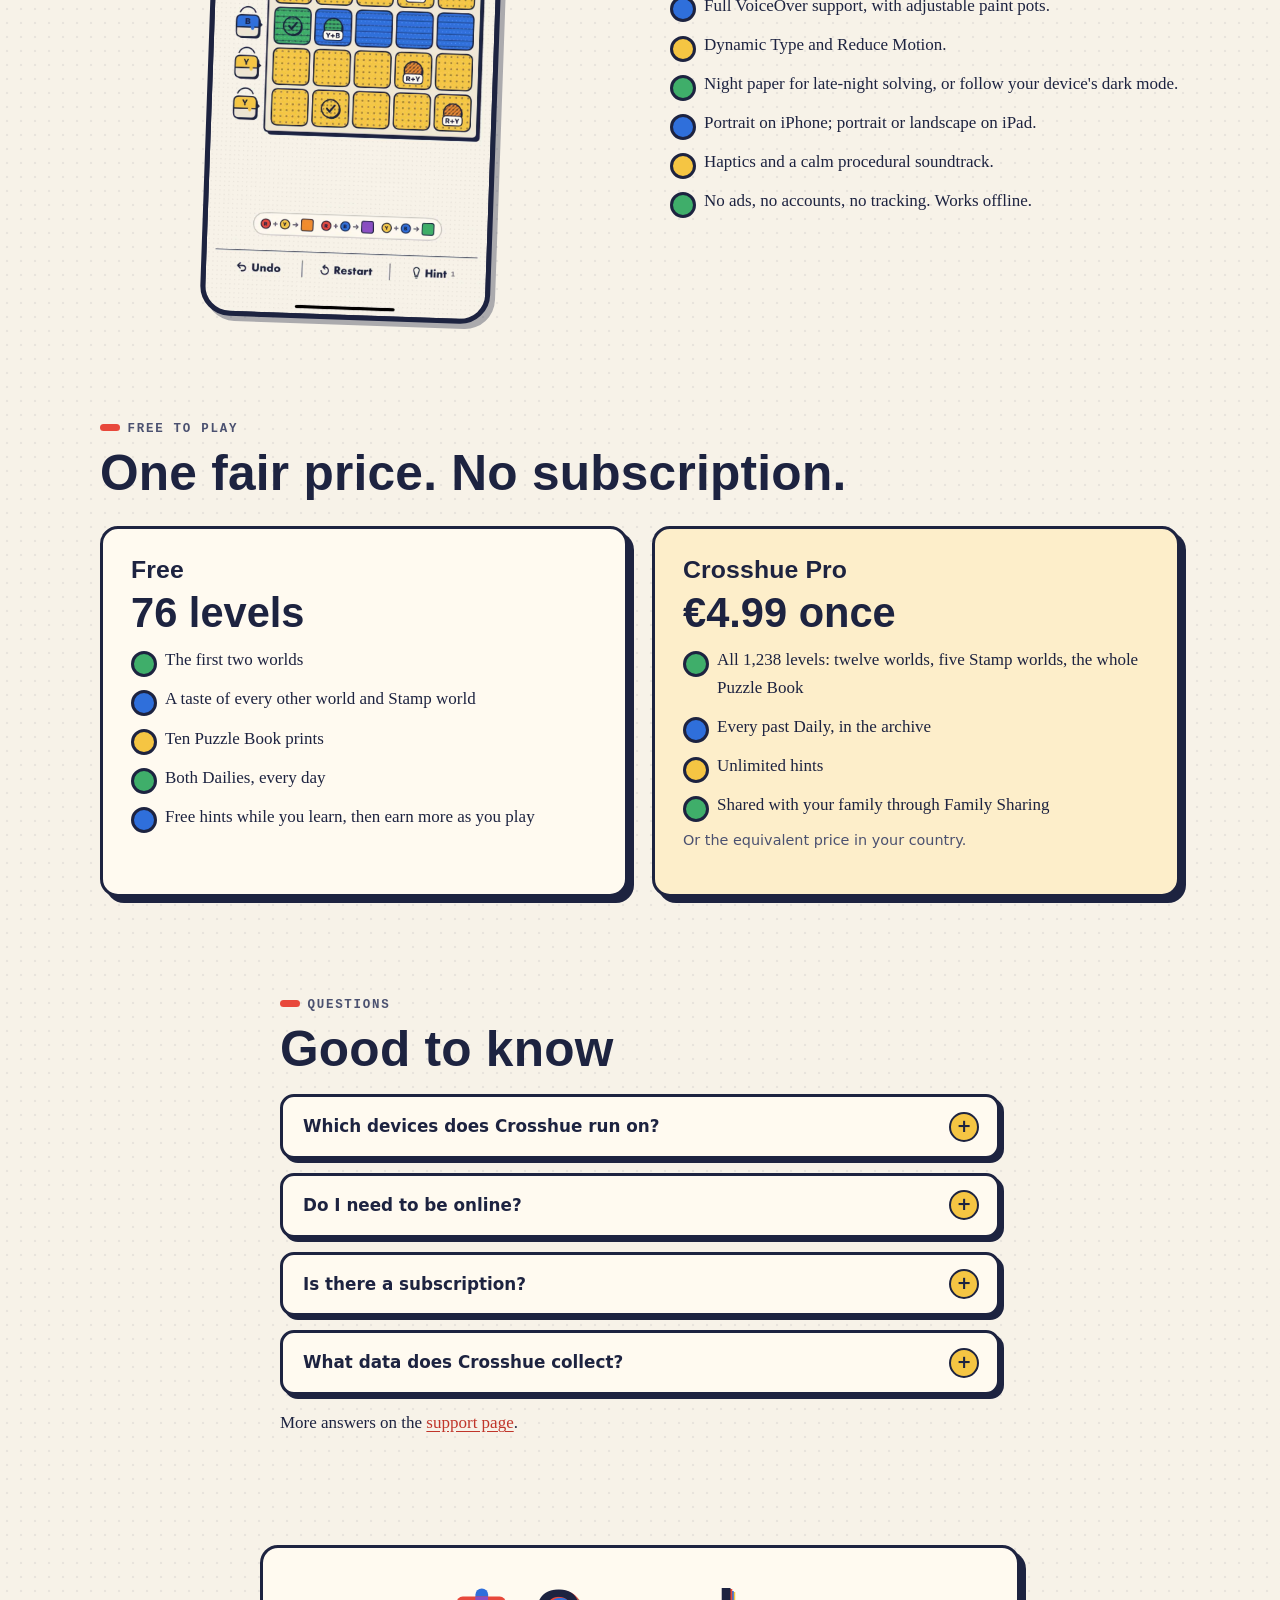
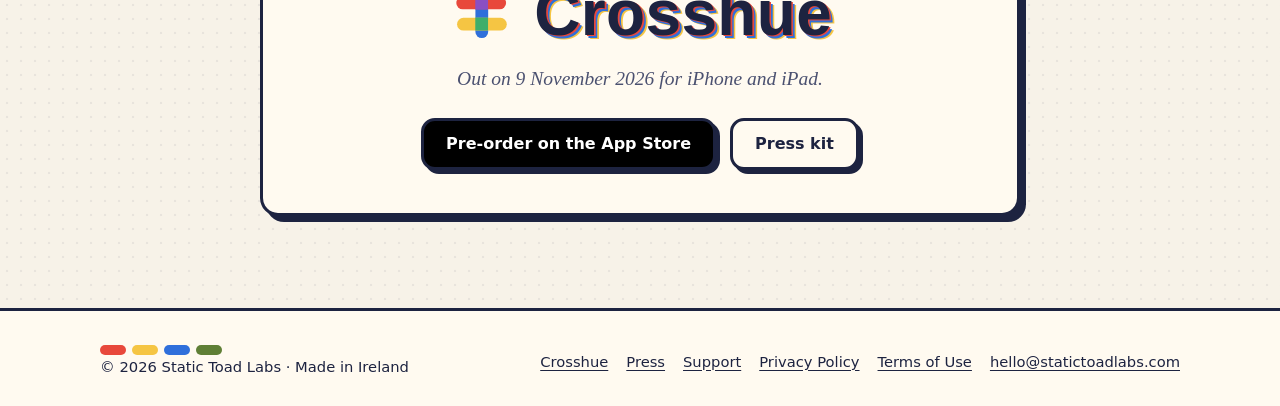
==== commit ac7b6f5e: "Link Crosshue pre-order buttons to the App Store. The homepage, game page and press kit now point at" ====
--- a/crosshue/index.html
+++ b/crosshue/index.html
@@ -23,7 +23,7 @@
 "description":"A crossword where the clues are colours. Mix paint to match every swatch, by logic alone.","genre":["Puzzle","Logic"],"gamePlatform":["iPhone","iPad"],
 "operatingSystem":"iOS 17 or later","applicationCategory":"GameApplication","inLanguage":["en","de","fr","es","it","pt-BR","nl","ja","ko","zh-Hans"],
 "image":"https://statictoadlabs.com/crosshue/img/og.jpg","url":"https://statictoadlabs.com/crosshue/","author":{"@type":"Organization","name":"Static Toad Labs","url":"https://statictoadlabs.com/"},
-"offers":{"@type":"Offer","price":"0","priceCurrency":"EUR"}}</script>
+"offers":{"@type":"Offer","price":"0","priceCurrency":"EUR","availability":"https://schema.org/PreOrder","url":"https://apps.apple.com/app/id6823928916"}}</script>
 </head>
 <body>
 <a class="skip" href="#main">Skip to content</a>
@@ -39,8 +39,8 @@
 <h1 class="lockup"><svg class="mark" viewBox="0 0 100 100" aria-hidden="true"><rect x="40.8" y="12.5" width="19" height="74" rx="9.5" fill="#2f6fdb"/><rect x="12.4" y="24.6" width="74" height="19" rx="9.5" fill="#e8483b"/><rect x="13.5" y="56.3" width="74" height="19" rx="9.5" fill="#f5c543"/><rect x="40.6" y="24.9" width="19" height="19" fill="#8a4fc2"/><rect x="40.6" y="56" width="19" height="19" fill="#3fae6a"/></svg><span class="wordmark">Crosshue</span></h1>
 <p class="tagline">A crossword where the clues are colours.</p>
 <p class="lede">Every row and column gets one paint pot. Where they cross, the paints mix: red and yellow make orange, yellow and blue make green. Work out every pot from the swatches, by logic alone, and the print comes out perfect.</p>
-<div class="actions"><span class="btn store soon" data-appstore>App Store · 9 November</span><a class="btn alt" href="#how">How it works</a></div>
-<p class="fine" data-appstore-note>Coming to iPhone and iPad on 9 November. Free to play, no ads, no tracking.</p>
+<div class="actions"><a class="btn store" href="https://apps.apple.com/app/id6823928916" rel="noopener">Pre-order on the App Store</a><a class="btn alt" href="#how">How it works</a></div>
+<p class="fine">Pre-order now. Out on iPhone and iPad on 9 November. Free to play, no ads, no tracking.</p>
 <div class="print phones-art"><picture><source srcset="/crosshue/img/phones.webp" type="image/webp"><img src="/crosshue/img/phones.jpg" width="2400" height="1350" alt="Four Crosshue boards on iPhone, from a gentle first level to a fiendish 8×8 Broadsheet" fetchpriority="high"></picture></div>
 </div></section>
 
@@ -151,7 +151,7 @@
 <section class="contact" style="padding-top:0"><div class="wrap"><div class="print pad">
 <h2 class="lockup" style="justify-content:center;font-size:clamp(2.6rem,7vw,4rem)"><svg class="mark" viewBox="0 0 100 100" aria-hidden="true"><rect x="40.8" y="12.5" width="19" height="74" rx="9.5" fill="#2f6fdb"/><rect x="12.4" y="24.6" width="74" height="19" rx="9.5" fill="#e8483b"/><rect x="13.5" y="56.3" width="74" height="19" rx="9.5" fill="#f5c543"/><rect x="40.6" y="24.9" width="19" height="19" fill="#8a4fc2"/><rect x="40.6" y="56" width="19" height="19" fill="#3fae6a"/></svg><span class="wordmark">Crosshue</span></h2>
 <p class="lede" style="margin-inline:auto">Out on 9 November 2026 for iPhone and iPad.</p>
-<div class="actions"><span class="btn store soon" data-appstore>App Store · 9 November</span><a class="btn alt" href="/press/">Press kit</a></div>
+<div class="actions"><a class="btn store" href="https://apps.apple.com/app/id6823928916" rel="noopener">Pre-order on the App Store</a><a class="btn alt" href="/press/">Press kit</a></div>
 </div></div></section>
 
 </main>
--- a/assets/site.css
+++ b/assets/site.css
@@ -85,8 +85,6 @@
 .btn:active { transform: translate(2px, 2px); box-shadow: 2px 2px 0 var(--line); }
 .btn.alt { background: var(--sheet); color: var(--text); }
 .btn.store { background: #000; color: #fff; }
-.btn.store.soon { background: var(--sheet); color: var(--text); cursor: default; }
-.btn.store.soon:hover { transform: none; box-shadow: 4px 4px 0 var(--line); }
 .actions { display: flex; flex-wrap: wrap; gap: 14px; margin: 1.4em 0 .6em; }
 .fine { font: .9rem/1.5 var(--sans); color: var(--muted); }
 
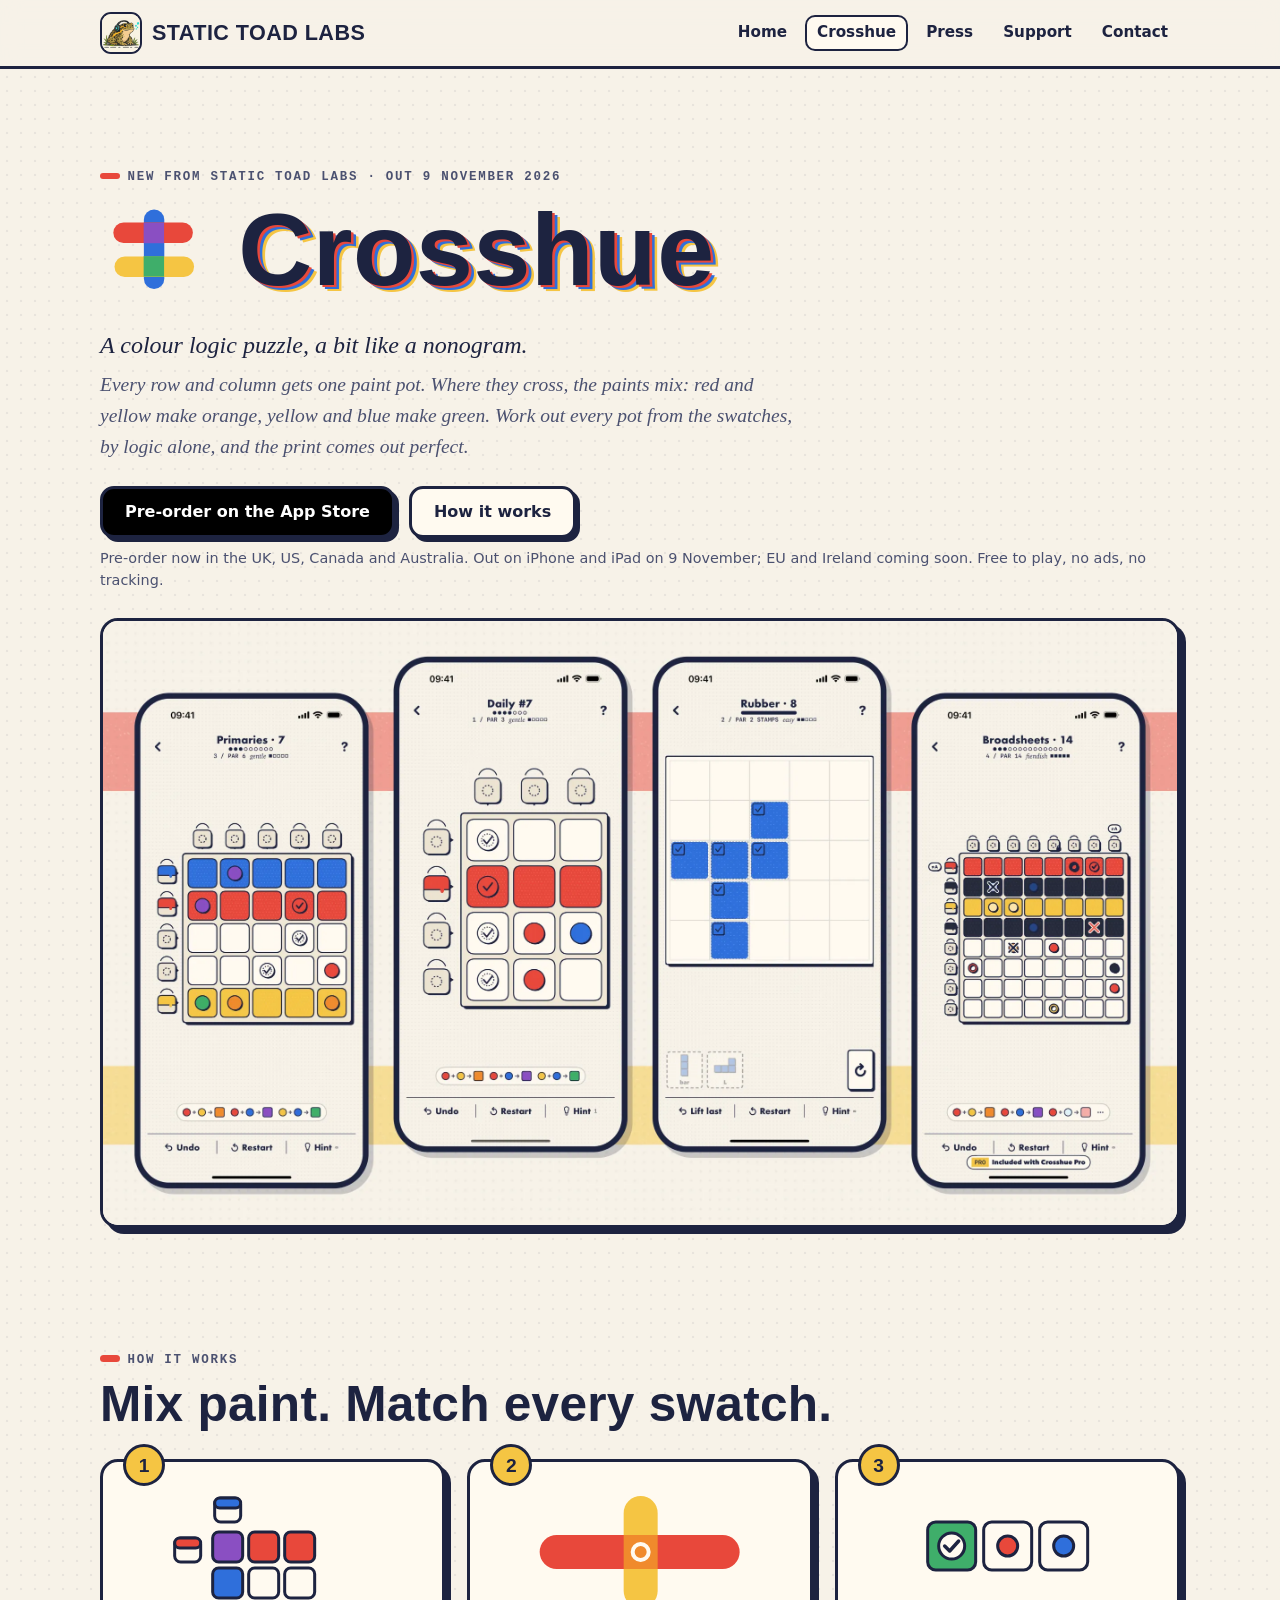
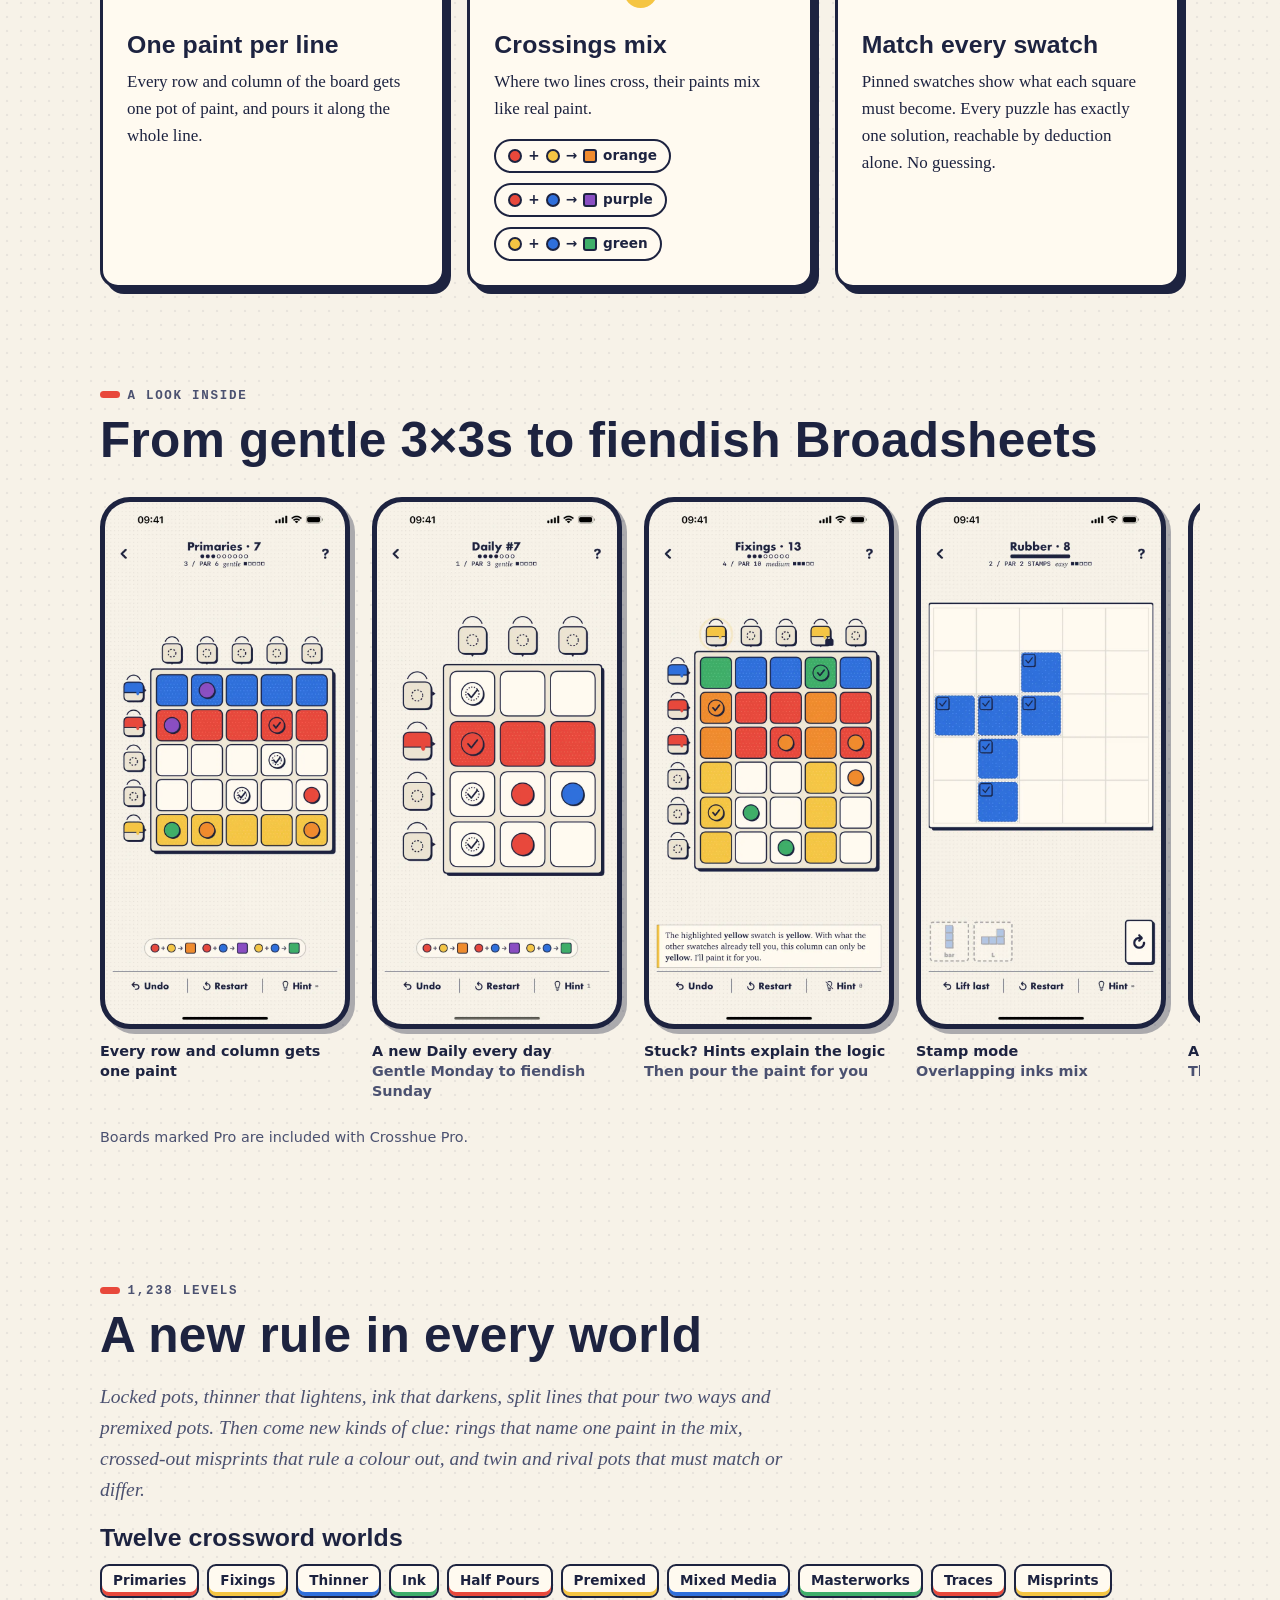
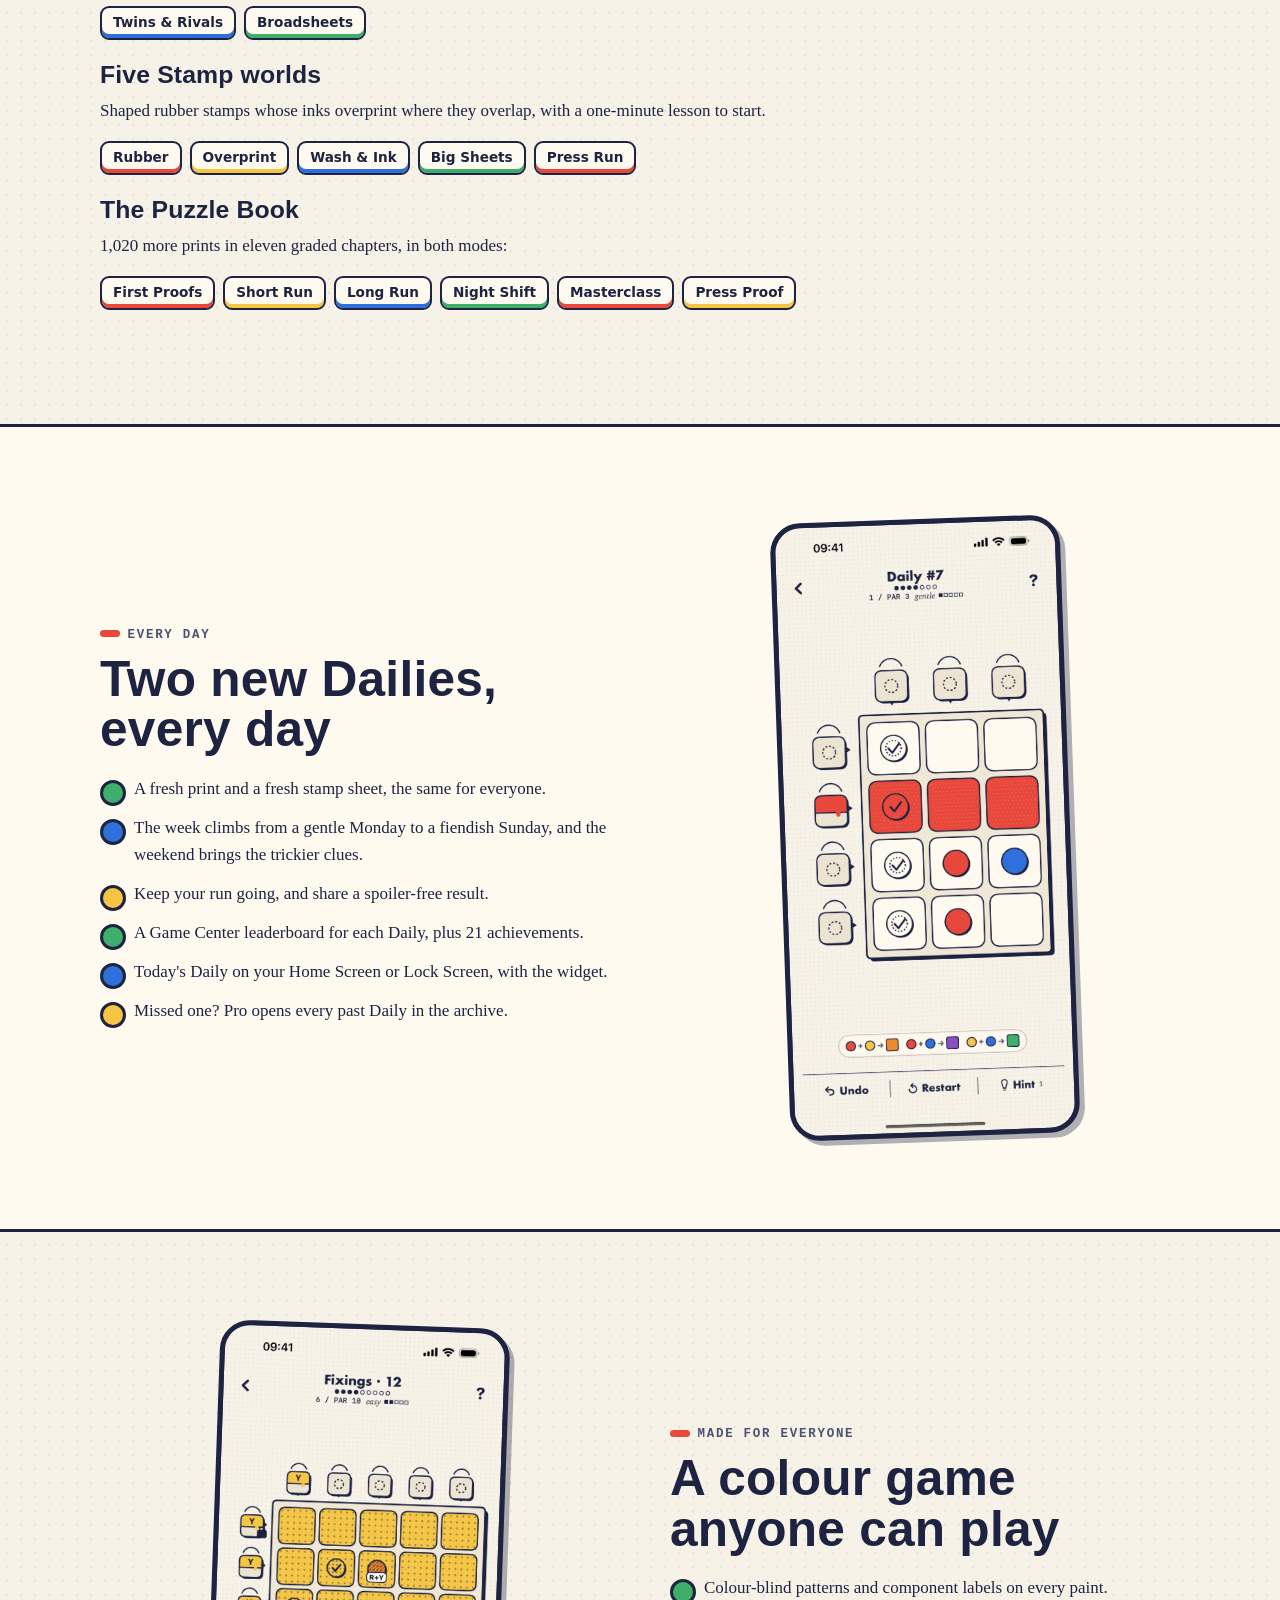
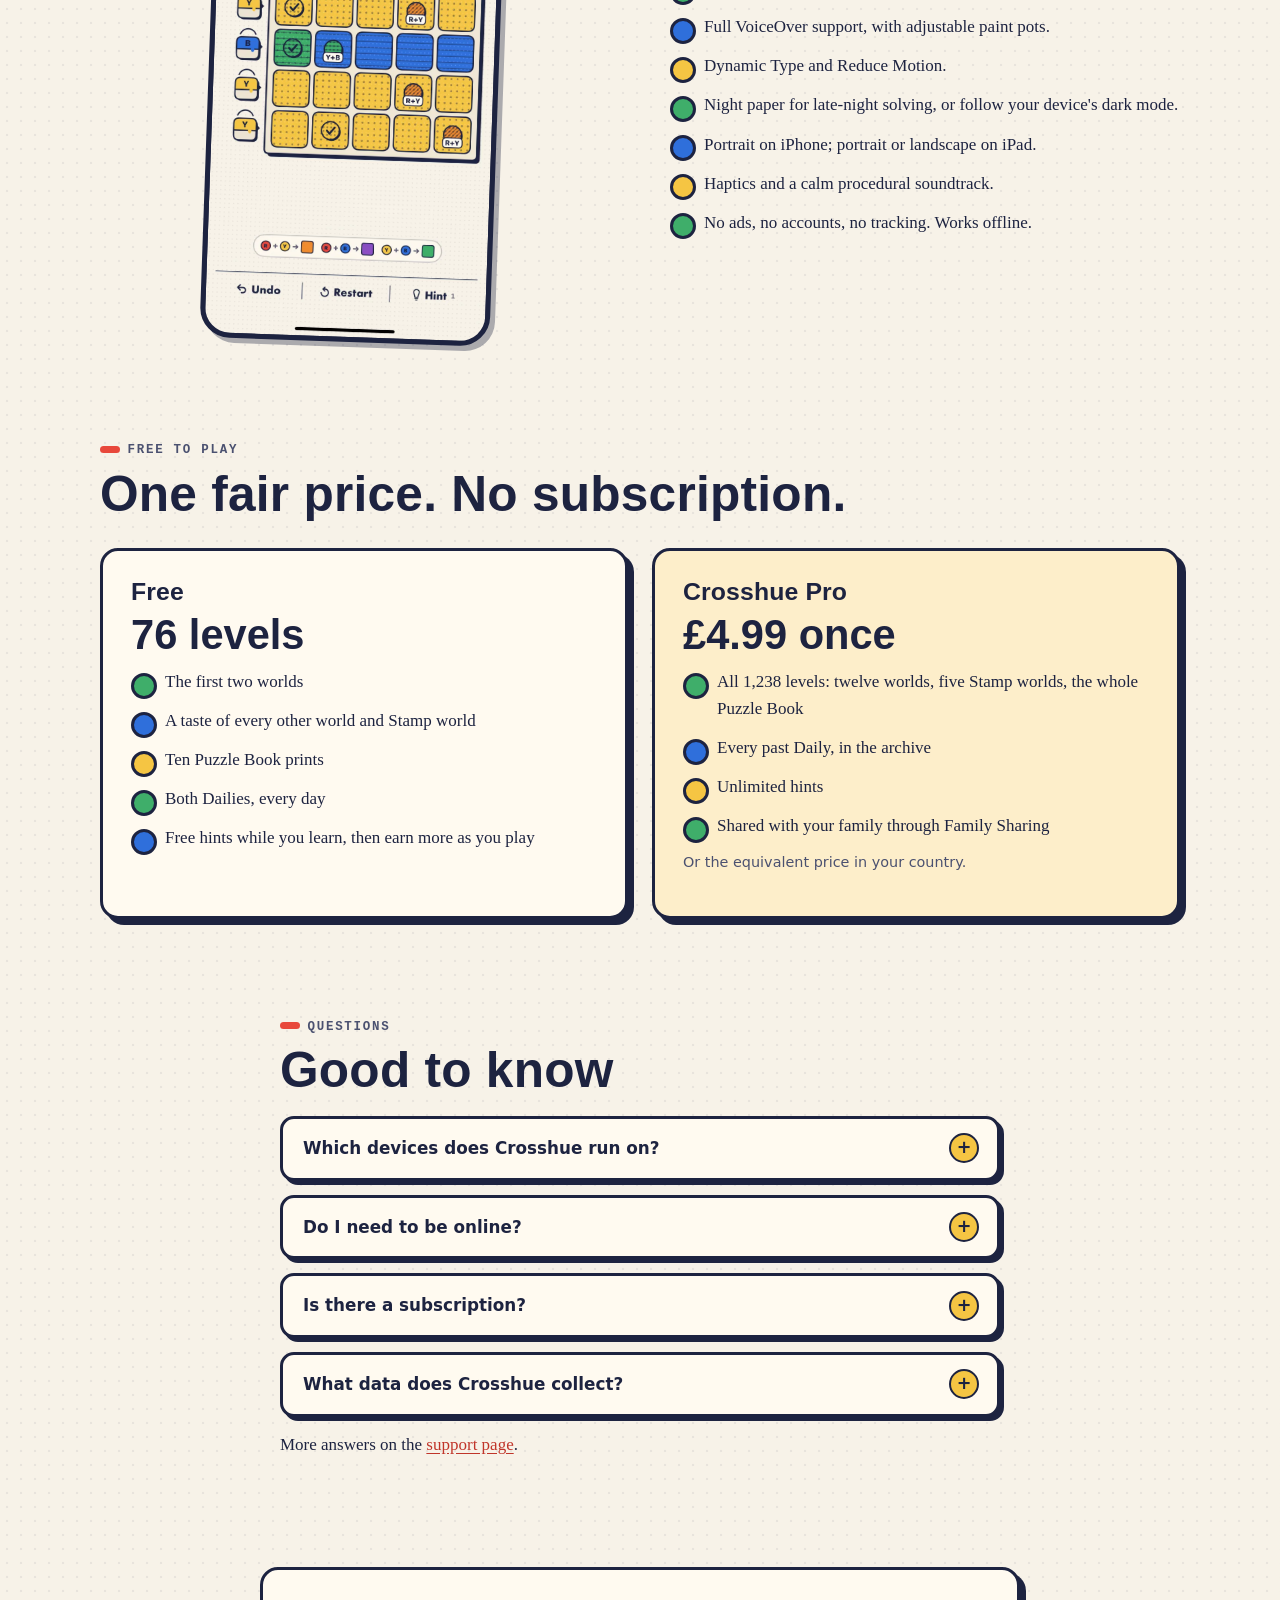
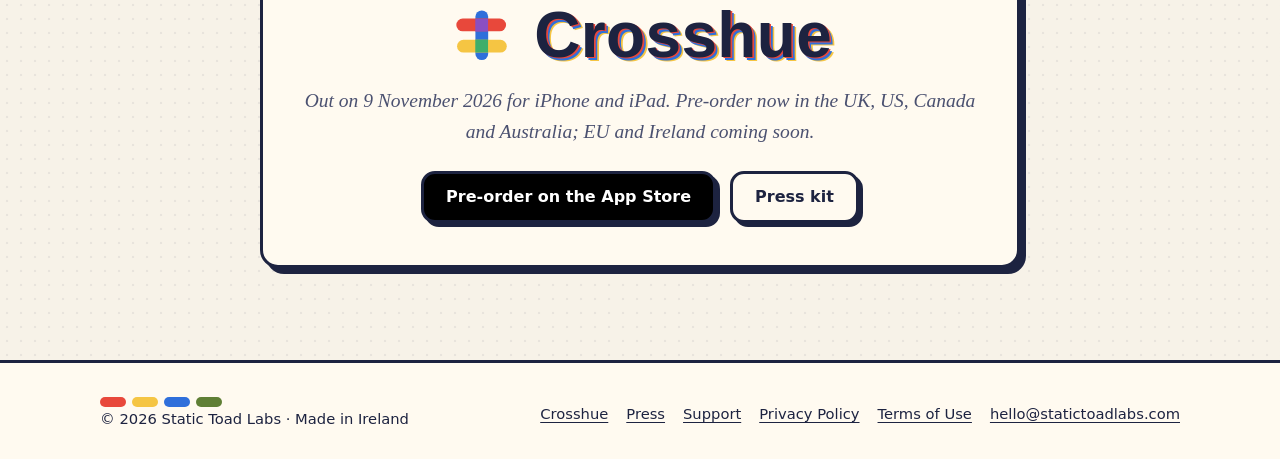
==== commit c519c635: "Site: colour-logic framing and accurate availability on home and Crosshue pages" ====
--- a/crosshue/index.html
+++ b/crosshue/index.html
@@ -3,14 +3,14 @@
 <head>
 <meta charset="utf-8">
 <meta name="viewport" content="width=device-width, initial-scale=1">
-<title>Crosshue: Colour Crossword · a crossword where the clues are colours</title>
+<title>Crosshue: Colour Crossword · a colour logic puzzle, a bit like a nonogram</title>
 <meta name="description" content="Every row and column gets one paint pot, and where they cross the paints mix. Match every swatch, by logic alone. 1,238 levels and two Dailies every day, on iPhone and iPad.">
 <link rel="canonical" href="https://statictoadlabs.com/crosshue/">
 <meta name="theme-color" content="#f7f2e8" media="(prefers-color-scheme: light)">
 <meta name="theme-color" content="#181b2c" media="(prefers-color-scheme: dark)">
 <meta property="og:type" content="website">
 <meta property="og:site_name" content="Static Toad Labs">
-<meta property="og:title" content="Crosshue: Colour Crossword · a crossword where the clues are colours">
+<meta property="og:title" content="Crosshue: Colour Crossword · a colour logic puzzle, a bit like a nonogram">
 <meta property="og:description" content="Every row and column gets one paint pot, and where they cross the paints mix. Match every swatch, by logic alone. 1,238 levels and two Dailies every day, on iPhone and iPad.">
 <meta property="og:url" content="https://statictoadlabs.com/crosshue/">
 <meta property="og:image" content="https://statictoadlabs.com/crosshue/img/og.jpg">
@@ -20,7 +20,7 @@
 <link rel="apple-touch-icon" href="/crosshue/img/apple-touch-icon.png">
 <link rel="stylesheet" href="/assets/site.css">
 <script type="application/ld+json">{"@context":"https://schema.org","@type":"VideoGame","name":"Crosshue: Colour Crossword","alternateName":"Crosshue",
-"description":"A crossword where the clues are colours. Mix paint to match every swatch, by logic alone.","genre":["Puzzle","Logic"],"gamePlatform":["iPhone","iPad"],
+"description":"A colour logic puzzle, a bit like a nonogram. Mix paint to match every swatch, by logic alone.","genre":["Puzzle","Logic"],"gamePlatform":["iPhone","iPad"],
 "operatingSystem":"iOS 17 or later","applicationCategory":"GameApplication","inLanguage":["en","de","fr","es","it","pt-BR","nl","ja","ko","zh-Hans"],
 "image":"https://statictoadlabs.com/crosshue/img/og.jpg","url":"https://statictoadlabs.com/crosshue/","author":{"@type":"Organization","name":"Static Toad Labs","url":"https://statictoadlabs.com/"},
 "offers":{"@type":"Offer","price":"0","priceCurrency":"EUR","availability":"https://schema.org/PreOrder","url":"https://apps.apple.com/app/id6823928916"}}</script>
@@ -37,10 +37,10 @@
 <section class="game-hero"><div class="wrap">
 <span class="eyebrow">New from Static Toad Labs · Out 9 November 2026</span>
 <h1 class="lockup"><svg class="mark" viewBox="0 0 100 100" aria-hidden="true"><rect x="40.8" y="12.5" width="19" height="74" rx="9.5" fill="#2f6fdb"/><rect x="12.4" y="24.6" width="74" height="19" rx="9.5" fill="#e8483b"/><rect x="13.5" y="56.3" width="74" height="19" rx="9.5" fill="#f5c543"/><rect x="40.6" y="24.9" width="19" height="19" fill="#8a4fc2"/><rect x="40.6" y="56" width="19" height="19" fill="#3fae6a"/></svg><span class="wordmark">Crosshue</span></h1>
-<p class="tagline">A crossword where the clues are colours.</p>
+<p class="tagline">A colour logic puzzle, a bit like a nonogram.</p>
 <p class="lede">Every row and column gets one paint pot. Where they cross, the paints mix: red and yellow make orange, yellow and blue make green. Work out every pot from the swatches, by logic alone, and the print comes out perfect.</p>
 <div class="actions"><a class="btn store" href="https://apps.apple.com/app/id6823928916" rel="noopener">Pre-order on the App Store</a><a class="btn alt" href="#how">How it works</a></div>
-<p class="fine">Pre-order now. Out on iPhone and iPad on 9 November. Free to play, no ads, no tracking.</p>
+<p class="fine">Pre-order now in the UK, US, Canada and Australia. Out on iPhone and iPad on 9 November; EU and Ireland coming soon. Free to play, no ads, no tracking.</p>
 <div class="print phones-art"><picture><source srcset="/crosshue/img/phones.webp" type="image/webp"><img src="/crosshue/img/phones.jpg" width="2400" height="1350" alt="Four Crosshue boards on iPhone, from a gentle first level to a fiendish 8×8 Broadsheet" fetchpriority="high"></picture></div>
 </div></section>
 
@@ -132,7 +132,7 @@
 <div class="plans">
 <div class="print"><h3>Free</h3><p class="price">76 levels</p>
 <ul class="ticks"><li>The first two worlds</li><li>A taste of every other world and Stamp world</li><li>Ten Puzzle Book prints</li><li>Both Dailies, every day</li><li>Free hints while you learn, then earn more as you play</li></ul></div>
-<div class="print pro"><h3>Crosshue Pro</h3><p class="price">€4.99 once</p>
+<div class="print pro"><h3>Crosshue Pro</h3><p class="price">£4.99 once</p>
 <ul class="ticks"><li>All 1,238 levels: twelve worlds, five Stamp worlds, the whole Puzzle Book</li><li>Every past Daily, in the archive</li><li>Unlimited hints</li><li>Shared with your family through Family Sharing</li></ul>
 <p class="fine">Or the equivalent price in your country.</p></div>
 </div>
@@ -150,7 +150,7 @@
 
 <section class="contact" style="padding-top:0"><div class="wrap"><div class="print pad">
 <h2 class="lockup" style="justify-content:center;font-size:clamp(2.6rem,7vw,4rem)"><svg class="mark" viewBox="0 0 100 100" aria-hidden="true"><rect x="40.8" y="12.5" width="19" height="74" rx="9.5" fill="#2f6fdb"/><rect x="12.4" y="24.6" width="74" height="19" rx="9.5" fill="#e8483b"/><rect x="13.5" y="56.3" width="74" height="19" rx="9.5" fill="#f5c543"/><rect x="40.6" y="24.9" width="19" height="19" fill="#8a4fc2"/><rect x="40.6" y="56" width="19" height="19" fill="#3fae6a"/></svg><span class="wordmark">Crosshue</span></h2>
-<p class="lede" style="margin-inline:auto">Out on 9 November 2026 for iPhone and iPad.</p>
+<p class="lede" style="margin-inline:auto">Out on 9 November 2026 for iPhone and iPad. Pre-order now in the UK, US, Canada and Australia; EU and Ireland coming soon.</p>
 <div class="actions"><a class="btn store" href="https://apps.apple.com/app/id6823928916" rel="noopener">Pre-order on the App Store</a><a class="btn alt" href="/press/">Press kit</a></div>
 </div></div></section>
 
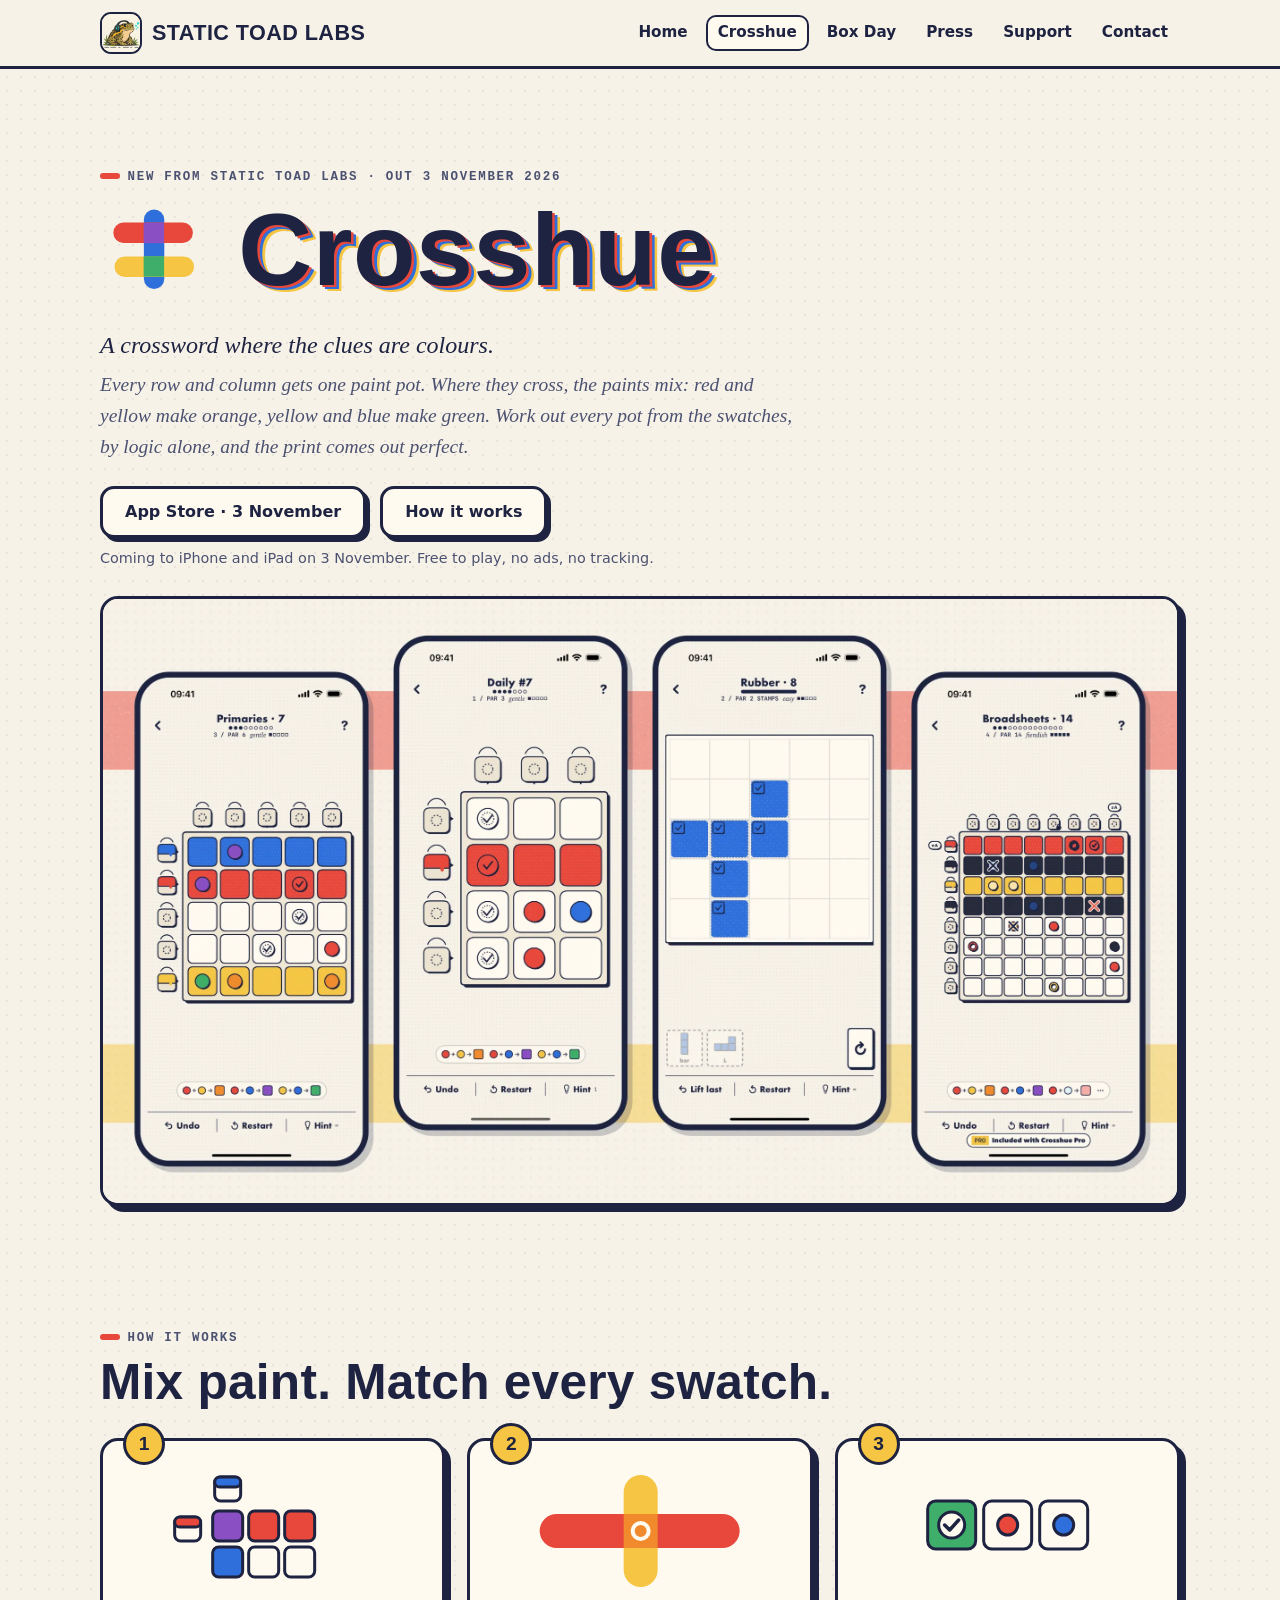
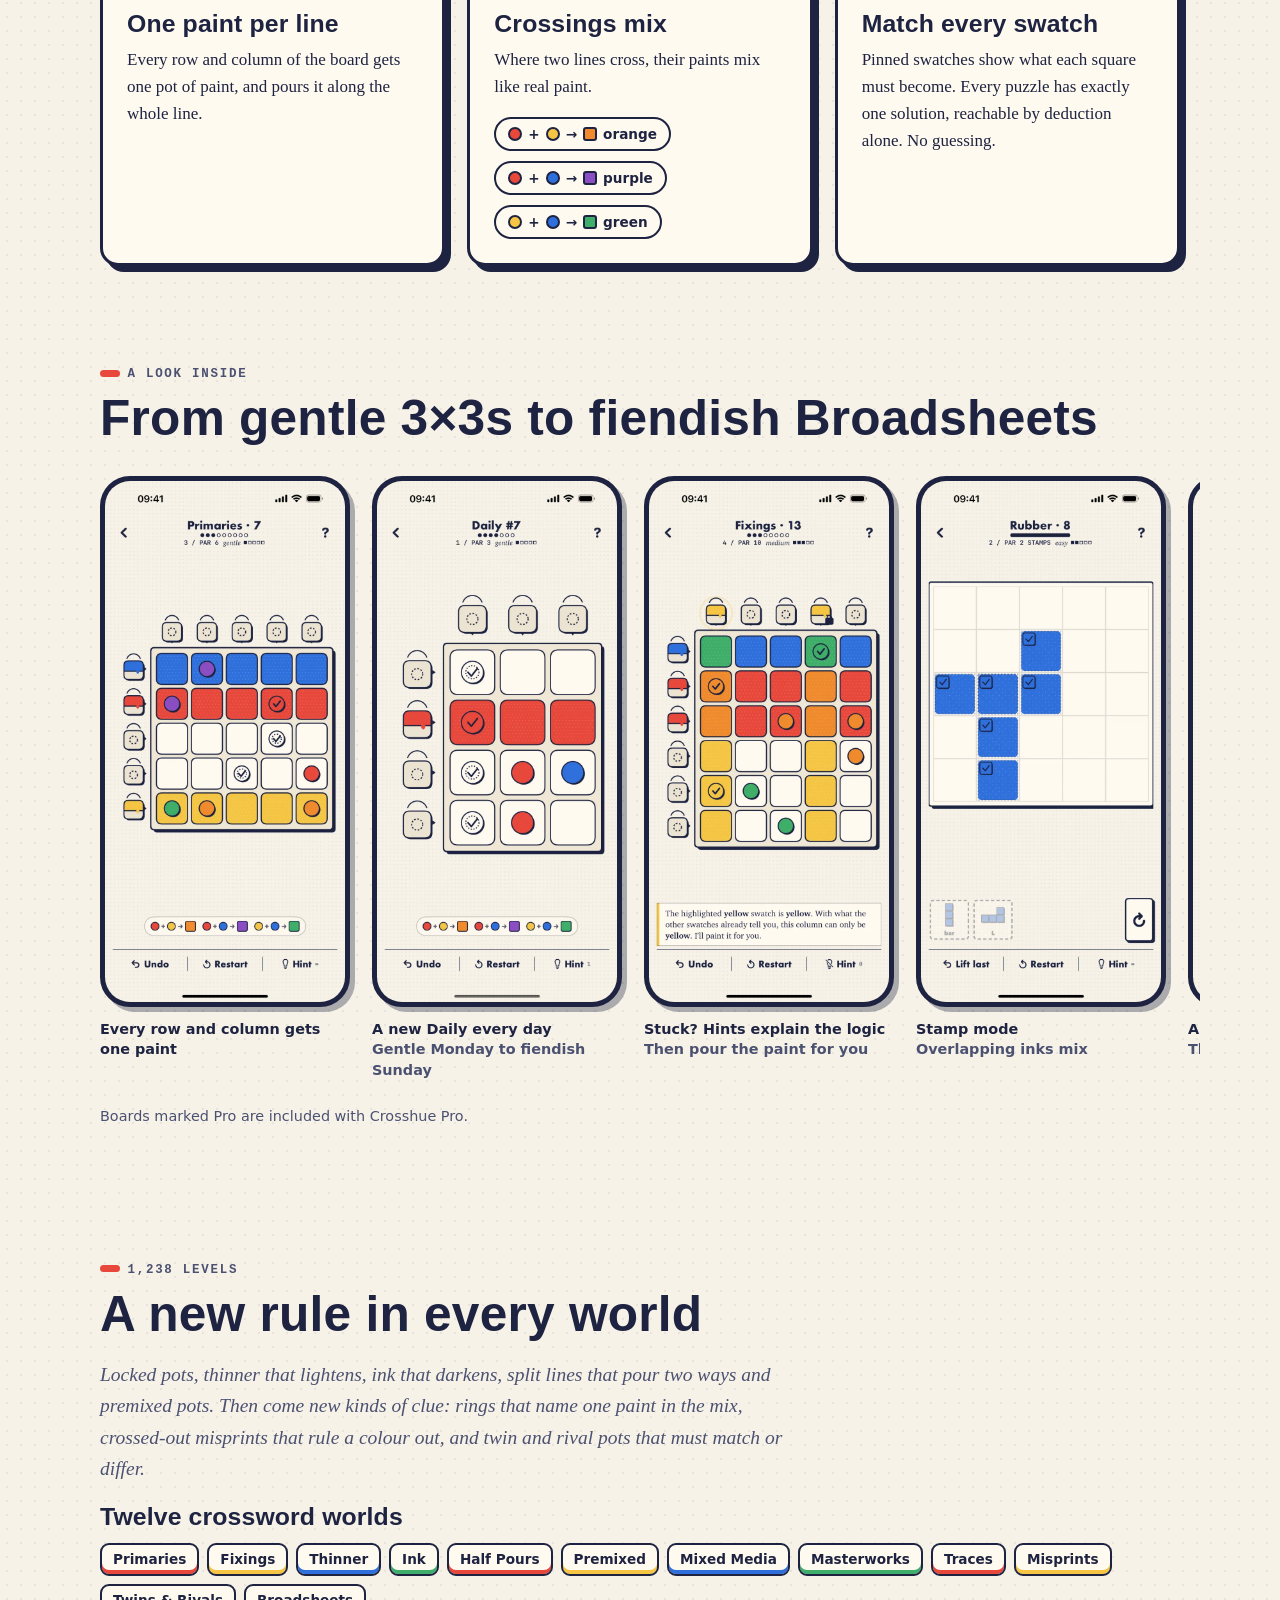
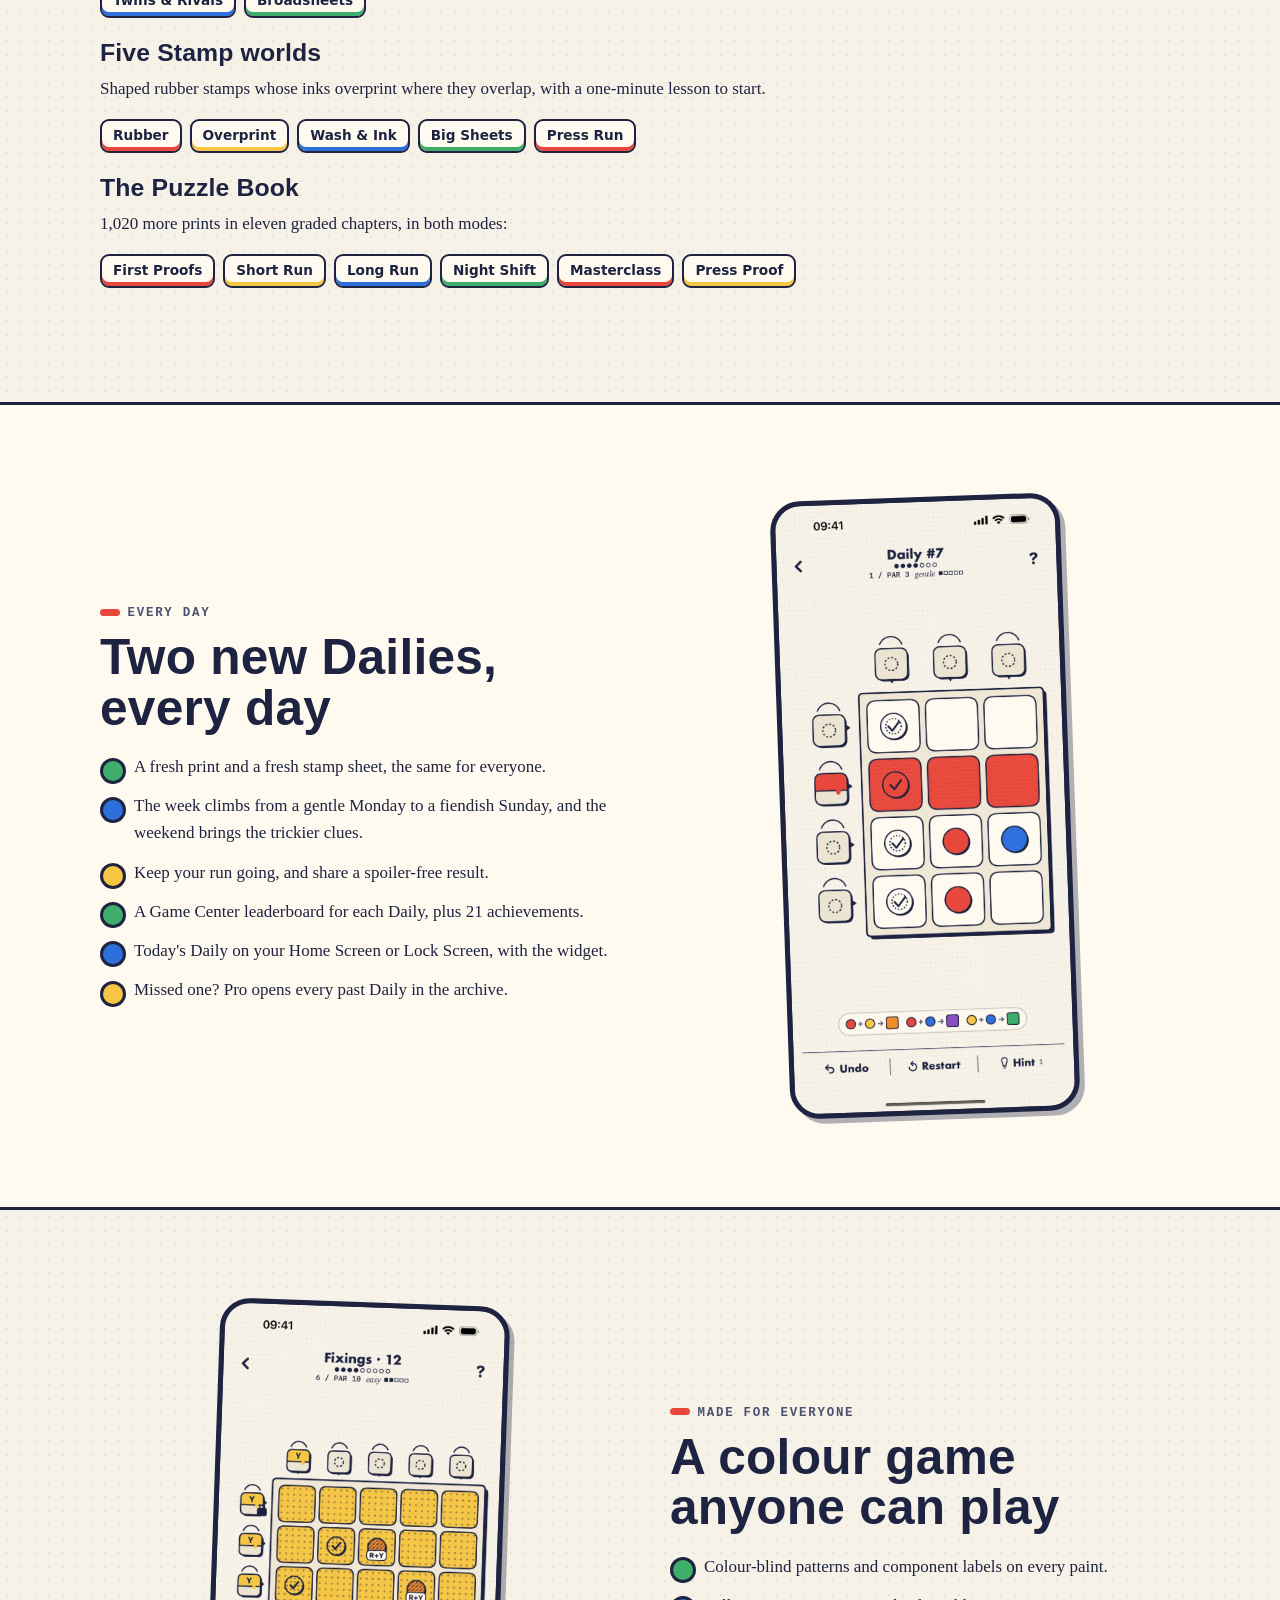
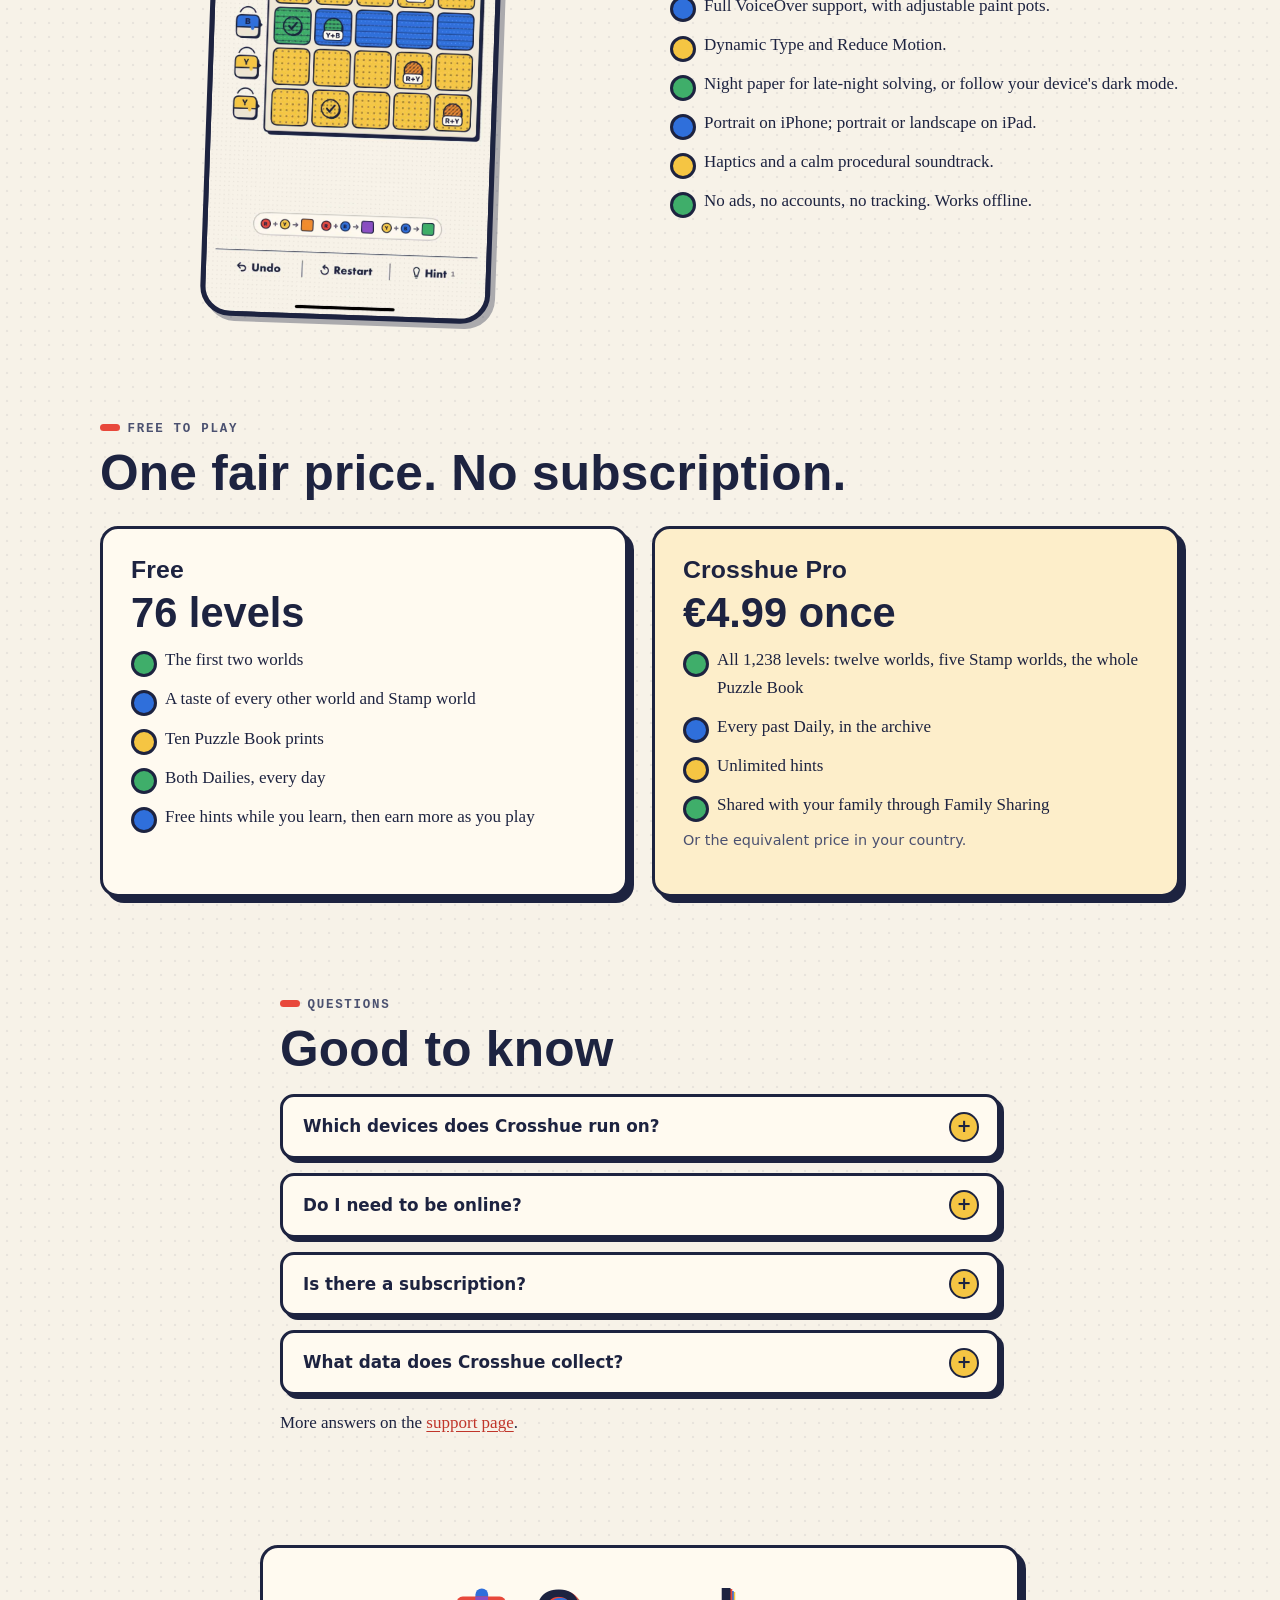
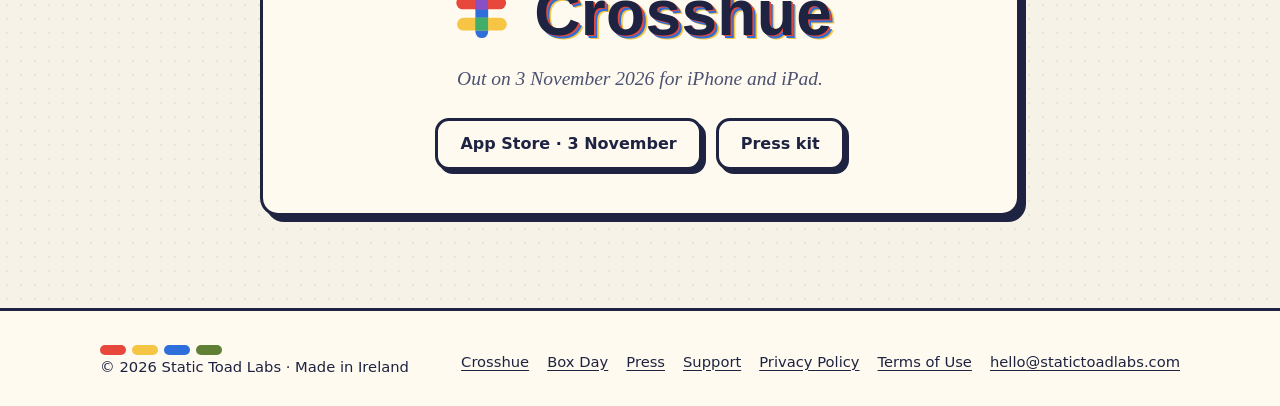
==== commit a22883e0: "Add Box Day game page and Chris's 28 Oct site updates (from Mac snapshot)" ====
--- a/crosshue/index.html
+++ b/crosshue/index.html
@@ -3,14 +3,14 @@
 <head>
 <meta charset="utf-8">
 <meta name="viewport" content="width=device-width, initial-scale=1">
-<title>Crosshue: Colour Crossword · a colour logic puzzle, a bit like a nonogram</title>
+<title>Crosshue: Colour Crossword · a crossword where the clues are colours</title>
 <meta name="description" content="Every row and column gets one paint pot, and where they cross the paints mix. Match every swatch, by logic alone. 1,238 levels and two Dailies every day, on iPhone and iPad.">
 <link rel="canonical" href="https://statictoadlabs.com/crosshue/">
 <meta name="theme-color" content="#f7f2e8" media="(prefers-color-scheme: light)">
 <meta name="theme-color" content="#181b2c" media="(prefers-color-scheme: dark)">
 <meta property="og:type" content="website">
 <meta property="og:site_name" content="Static Toad Labs">
-<meta property="og:title" content="Crosshue: Colour Crossword · a colour logic puzzle, a bit like a nonogram">
+<meta property="og:title" content="Crosshue: Colour Crossword · a crossword where the clues are colours">
 <meta property="og:description" content="Every row and column gets one paint pot, and where they cross the paints mix. Match every swatch, by logic alone. 1,238 levels and two Dailies every day, on iPhone and iPad.">
 <meta property="og:url" content="https://statictoadlabs.com/crosshue/">
 <meta property="og:image" content="https://statictoadlabs.com/crosshue/img/og.jpg">
@@ -20,27 +20,27 @@
 <link rel="apple-touch-icon" href="/crosshue/img/apple-touch-icon.png">
 <link rel="stylesheet" href="/assets/site.css">
 <script type="application/ld+json">{"@context":"https://schema.org","@type":"VideoGame","name":"Crosshue: Colour Crossword","alternateName":"Crosshue",
-"description":"A colour logic puzzle, a bit like a nonogram. Mix paint to match every swatch, by logic alone.","genre":["Puzzle","Logic"],"gamePlatform":["iPhone","iPad"],
+"description":"A crossword where the clues are colours. Mix paint to match every swatch, by logic alone.","genre":["Puzzle","Logic"],"gamePlatform":["iPhone","iPad"],
 "operatingSystem":"iOS 17 or later","applicationCategory":"GameApplication","inLanguage":["en","de","fr","es","it","pt-BR","nl","ja","ko","zh-Hans"],
 "image":"https://statictoadlabs.com/crosshue/img/og.jpg","url":"https://statictoadlabs.com/crosshue/","author":{"@type":"Organization","name":"Static Toad Labs","url":"https://statictoadlabs.com/"},
-"offers":{"@type":"Offer","price":"0","priceCurrency":"EUR","availability":"https://schema.org/PreOrder","url":"https://apps.apple.com/app/id6823928916"}}</script>
+"offers":{"@type":"Offer","price":"0","priceCurrency":"EUR"}}</script>
 </head>
 <body>
 <a class="skip" href="#main">Skip to content</a>
 <header class="site-header"><div class="wrap">
 <a class="brand" href="/"><img src="/assets/img/icon-512.png" alt="" width="42" height="42">Static Toad Labs</a>
-<nav class="nav-links" aria-label="Main"><a href="/">Home</a><a href="/crosshue/" aria-current="page">Crosshue</a><a href="/press/">Press</a><a href="/crosshue/support/">Support</a><a href="/#contact">Contact</a></nav>
-<details class="menu"><summary aria-label="Menu">Menu</summary><nav aria-label="Main"><a href="/">Home</a><a href="/crosshue/" aria-current="page">Crosshue</a><a href="/press/">Press</a><a href="/crosshue/support/">Support</a><a href="/#contact">Contact</a></nav></details>
+<nav class="nav-links" aria-label="Main"><a href="/">Home</a><a href="/crosshue/" aria-current="page">Crosshue</a><a href="/boxday/">Box Day</a><a href="/press/">Press</a><a href="/crosshue/support/">Support</a><a href="/#contact">Contact</a></nav>
+<details class="menu"><summary aria-label="Menu">Menu</summary><nav aria-label="Main"><a href="/">Home</a><a href="/crosshue/" aria-current="page">Crosshue</a><a href="/boxday/">Box Day</a><a href="/press/">Press</a><a href="/crosshue/support/">Support</a><a href="/#contact">Contact</a></nav></details>
 </div></header>
 <main id="main">
 
 <section class="game-hero"><div class="wrap">
-<span class="eyebrow">New from Static Toad Labs · Out 9 November 2026</span>
+<span class="eyebrow">New from Static Toad Labs · Out 3 November 2026</span>
 <h1 class="lockup"><svg class="mark" viewBox="0 0 100 100" aria-hidden="true"><rect x="40.8" y="12.5" width="19" height="74" rx="9.5" fill="#2f6fdb"/><rect x="12.4" y="24.6" width="74" height="19" rx="9.5" fill="#e8483b"/><rect x="13.5" y="56.3" width="74" height="19" rx="9.5" fill="#f5c543"/><rect x="40.6" y="24.9" width="19" height="19" fill="#8a4fc2"/><rect x="40.6" y="56" width="19" height="19" fill="#3fae6a"/></svg><span class="wordmark">Crosshue</span></h1>
-<p class="tagline">A colour logic puzzle, a bit like a nonogram.</p>
+<p class="tagline">A crossword where the clues are colours.</p>
 <p class="lede">Every row and column gets one paint pot. Where they cross, the paints mix: red and yellow make orange, yellow and blue make green. Work out every pot from the swatches, by logic alone, and the print comes out perfect.</p>
-<div class="actions"><a class="btn store" href="https://apps.apple.com/app/id6823928916" rel="noopener">Pre-order on the App Store</a><a class="btn alt" href="#how">How it works</a></div>
-<p class="fine">Pre-order now in the UK, US, Canada and Australia. Out on iPhone and iPad on 9 November; EU and Ireland coming soon. Free to play, no ads, no tracking.</p>
+<div class="actions"><span class="btn store soon" data-appstore>App Store · 3 November</span><a class="btn alt" href="#how">How it works</a></div>
+<p class="fine" data-appstore-note>Coming to iPhone and iPad on 3 November. Free to play, no ads, no tracking.</p>
 <div class="print phones-art"><picture><source srcset="/crosshue/img/phones.webp" type="image/webp"><img src="/crosshue/img/phones.jpg" width="2400" height="1350" alt="Four Crosshue boards on iPhone, from a gentle first level to a fiendish 8×8 Broadsheet" fetchpriority="high"></picture></div>
 </div></section>
 
@@ -132,7 +132,7 @@
 <div class="plans">
 <div class="print"><h3>Free</h3><p class="price">76 levels</p>
 <ul class="ticks"><li>The first two worlds</li><li>A taste of every other world and Stamp world</li><li>Ten Puzzle Book prints</li><li>Both Dailies, every day</li><li>Free hints while you learn, then earn more as you play</li></ul></div>
-<div class="print pro"><h3>Crosshue Pro</h3><p class="price">£4.99 once</p>
+<div class="print pro"><h3>Crosshue Pro</h3><p class="price">€4.99 once</p>
 <ul class="ticks"><li>All 1,238 levels: twelve worlds, five Stamp worlds, the whole Puzzle Book</li><li>Every past Daily, in the archive</li><li>Unlimited hints</li><li>Shared with your family through Family Sharing</li></ul>
 <p class="fine">Or the equivalent price in your country.</p></div>
 </div>
@@ -150,15 +150,15 @@
 
 <section class="contact" style="padding-top:0"><div class="wrap"><div class="print pad">
 <h2 class="lockup" style="justify-content:center;font-size:clamp(2.6rem,7vw,4rem)"><svg class="mark" viewBox="0 0 100 100" aria-hidden="true"><rect x="40.8" y="12.5" width="19" height="74" rx="9.5" fill="#2f6fdb"/><rect x="12.4" y="24.6" width="74" height="19" rx="9.5" fill="#e8483b"/><rect x="13.5" y="56.3" width="74" height="19" rx="9.5" fill="#f5c543"/><rect x="40.6" y="24.9" width="19" height="19" fill="#8a4fc2"/><rect x="40.6" y="56" width="19" height="19" fill="#3fae6a"/></svg><span class="wordmark">Crosshue</span></h2>
-<p class="lede" style="margin-inline:auto">Out on 9 November 2026 for iPhone and iPad. Pre-order now in the UK, US, Canada and Australia; EU and Ireland coming soon.</p>
-<div class="actions"><a class="btn store" href="https://apps.apple.com/app/id6823928916" rel="noopener">Pre-order on the App Store</a><a class="btn alt" href="/press/">Press kit</a></div>
+<p class="lede" style="margin-inline:auto">Out on 3 November 2026 for iPhone and iPad.</p>
+<div class="actions"><span class="btn store soon" data-appstore>App Store · 3 November</span><a class="btn alt" href="/press/">Press kit</a></div>
 </div></div></section>
 
 </main>
 <footer class="site-footer"><div class="wrap">
 <div><div class="plates" aria-hidden="true"><span style="background:#e8483b"></span><span style="background:#f5c543"></span><span style="background:#2f6fdb"></span><span style="background:#5f7f35"></span></div>
 &copy; <span data-year>2026</span> Static Toad Labs &middot; Made in Ireland</div>
-<nav aria-label="Footer"><a href="/crosshue/">Crosshue</a><a href="/press/">Press</a><a href="/crosshue/support/">Support</a><a href="/privacy.html">Privacy Policy</a><a href="/terms.html">Terms of Use</a><a href="mailto:hello@statictoadlabs.com">hello@statictoadlabs.com</a></nav>
+<nav aria-label="Footer"><a href="/crosshue/">Crosshue</a><a href="/boxday/">Box Day</a><a href="/press/">Press</a><a href="/crosshue/support/">Support</a><a href="/privacy.html">Privacy Policy</a><a href="/terms.html">Terms of Use</a><a href="mailto:hello@statictoadlabs.com">hello@statictoadlabs.com</a></nav>
 </div></footer>
 <script src="/assets/site.js" defer></script>
 </body>
--- a/assets/site.css
+++ b/assets/site.css
@@ -85,6 +85,8 @@
 .btn:active { transform: translate(2px, 2px); box-shadow: 2px 2px 0 var(--line); }
 .btn.alt { background: var(--sheet); color: var(--text); }
 .btn.store { background: #000; color: #fff; }
+.btn.store.soon { background: var(--sheet); color: var(--text); cursor: default; }
+.btn.store.soon:hover { transform: none; box-shadow: 4px 4px 0 var(--line); }
 .actions { display: flex; flex-wrap: wrap; gap: 14px; margin: 1.4em 0 .6em; }
 .fine { font: .9rem/1.5 var(--sans); color: var(--muted); }
 
@@ -215,3 +217,13 @@
 .plates span { width: 26px; height: 10px; border-radius: 99px; }
 .skip { position: absolute; left: -999px; }
 .skip:focus { left: 12px; top: 12px; z-index: 50; background: var(--sheet); padding: 10px 14px; border: 3px solid var(--line); border-radius: 10px; }
+
+/* Box Day page: its logo is art (stamps on kraft), so it sits on a kraft card; Mac screenshots in a row. */
+.bd-logo { margin: 0 0 .3em; width: min(100%, 340px); }
+.bd-logo img { border-radius: 22px; border: 3px solid var(--line); box-shadow: var(--shadow); background: #f1e2c6; }
+.bd-logo.small { width: min(70%, 240px); margin: 0 auto 18px; }
+.feature .bd-logo { width: min(100%, 220px); }
+.mac-shots { display: grid; grid-template-columns: repeat(3, 1fr); gap: 22px; margin-top: 28px; }
+.mac-shots figure { margin: 0; overflow: hidden; }
+.mac-shots img { width: 100%; aspect-ratio: 16 / 10; object-fit: cover; }
+@media (max-width: 820px) { .mac-shots { grid-template-columns: 1fr; } .game-hero .bd-logo { width: min(78%, 300px); } }
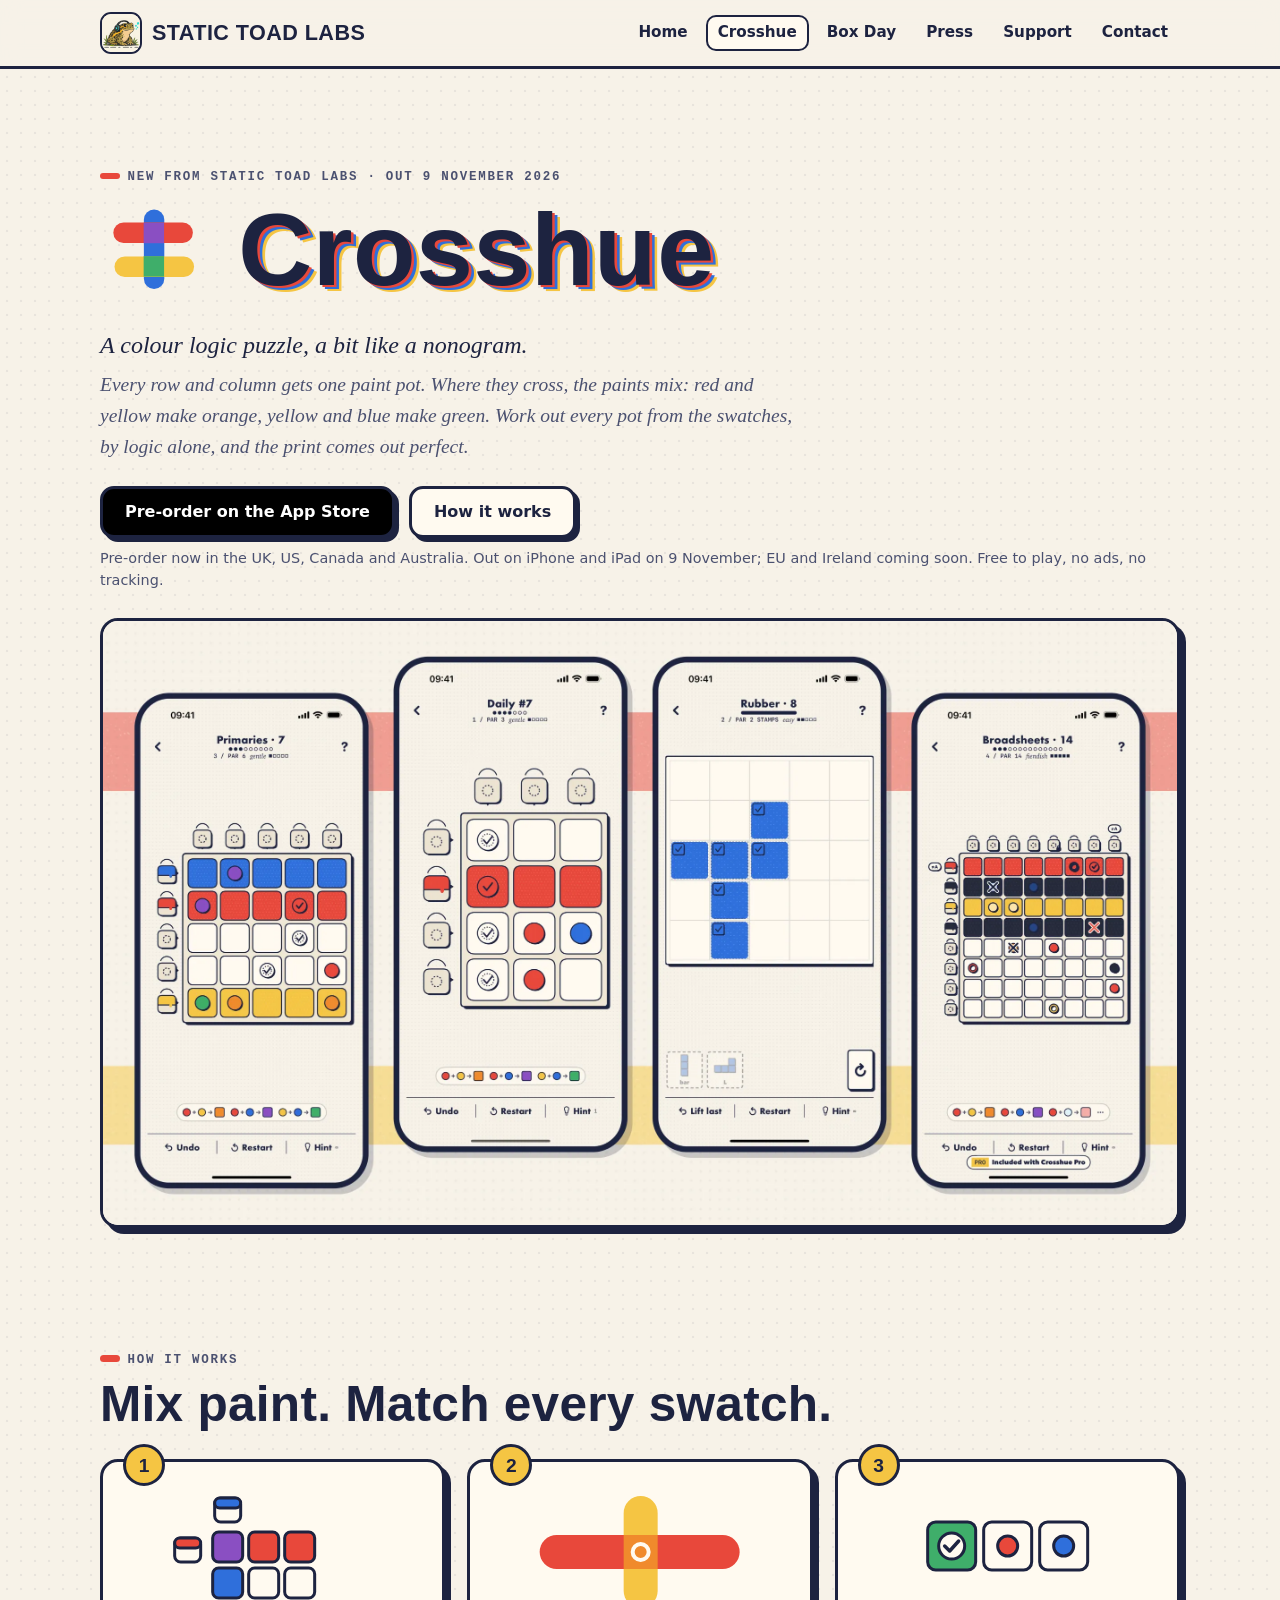
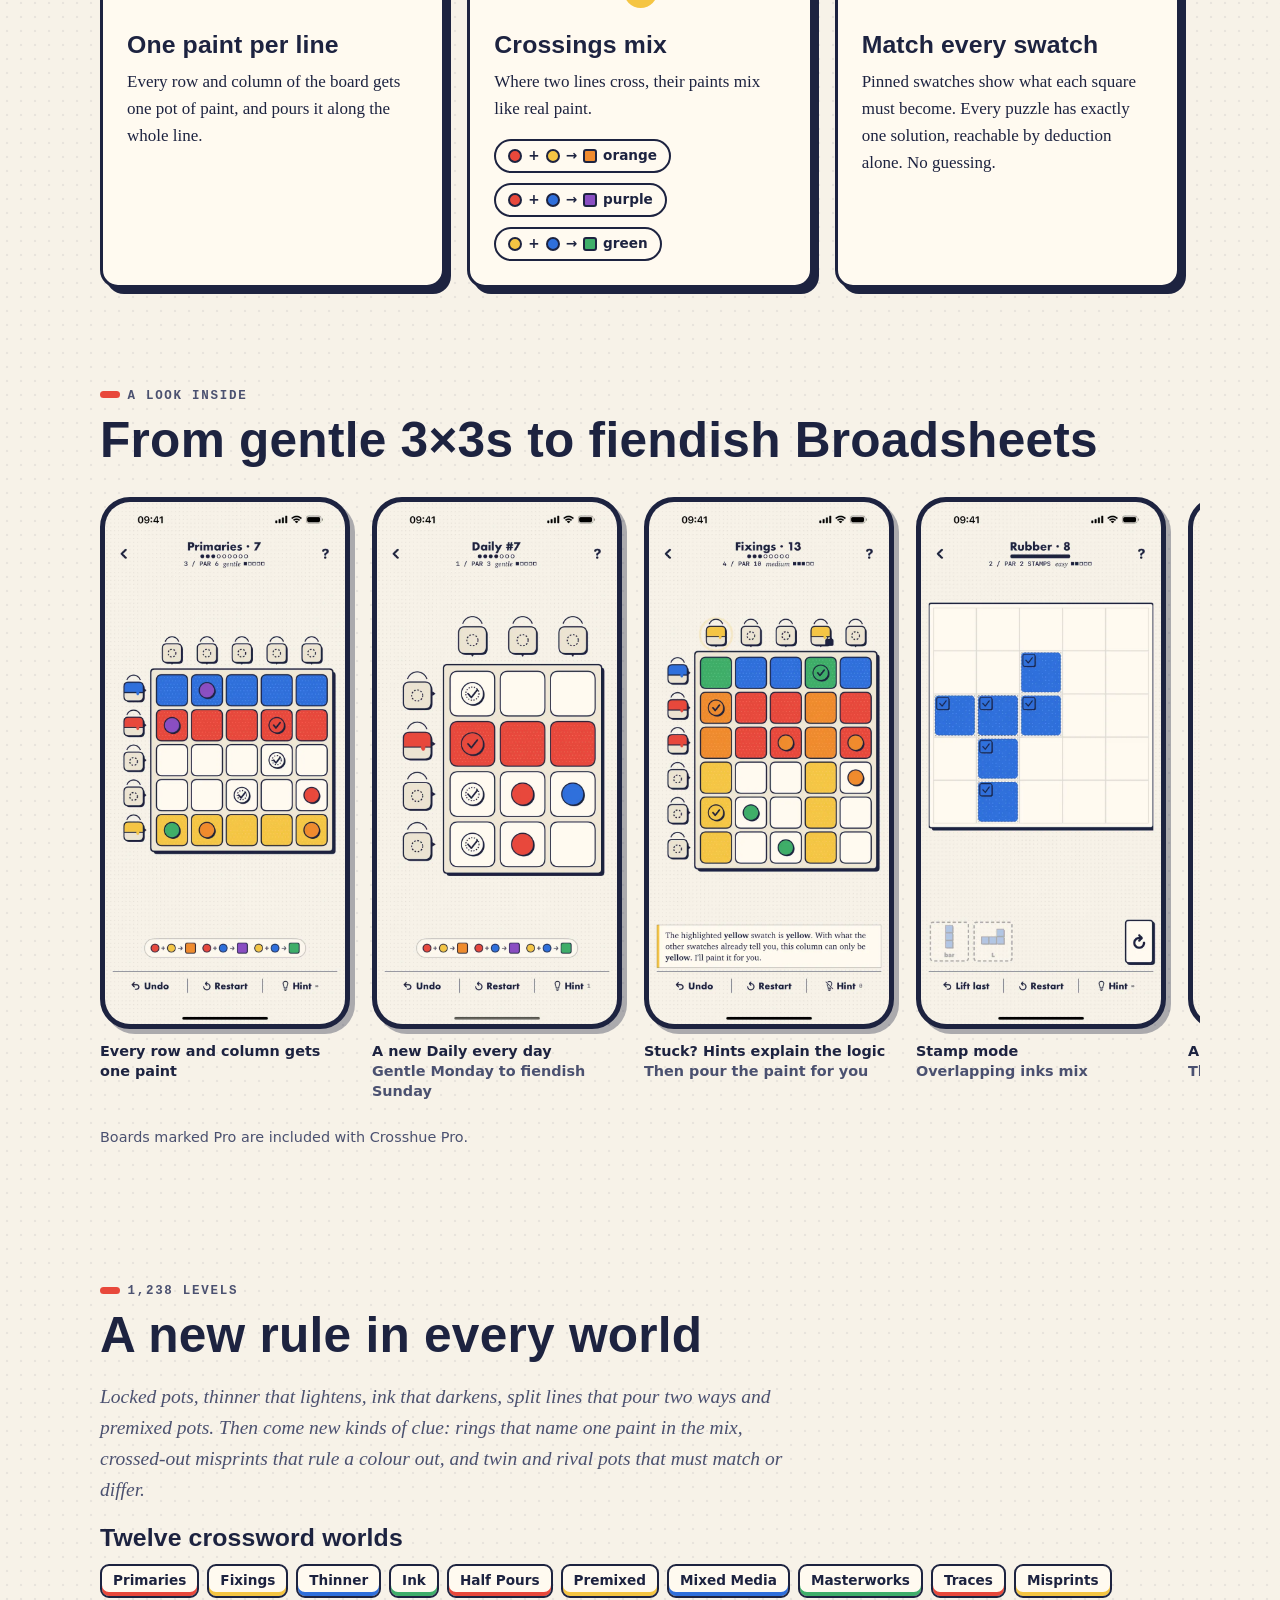
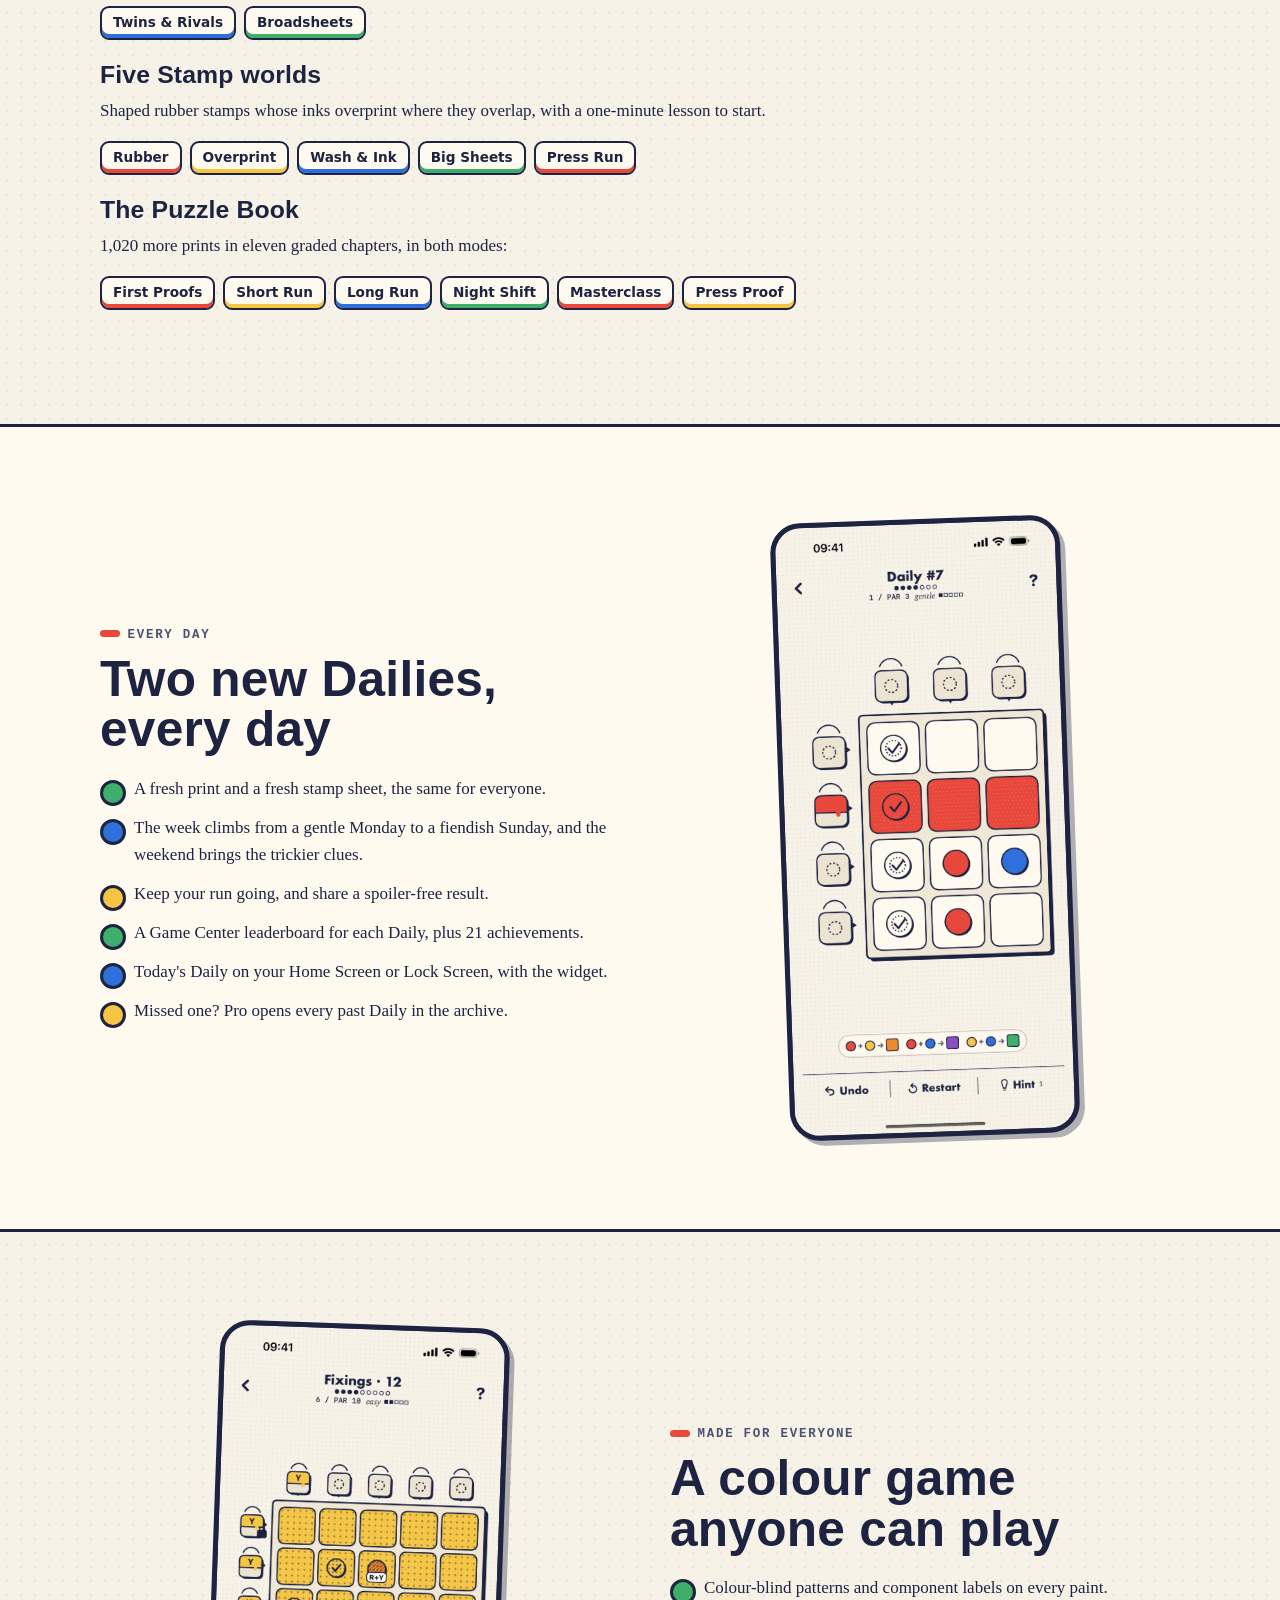
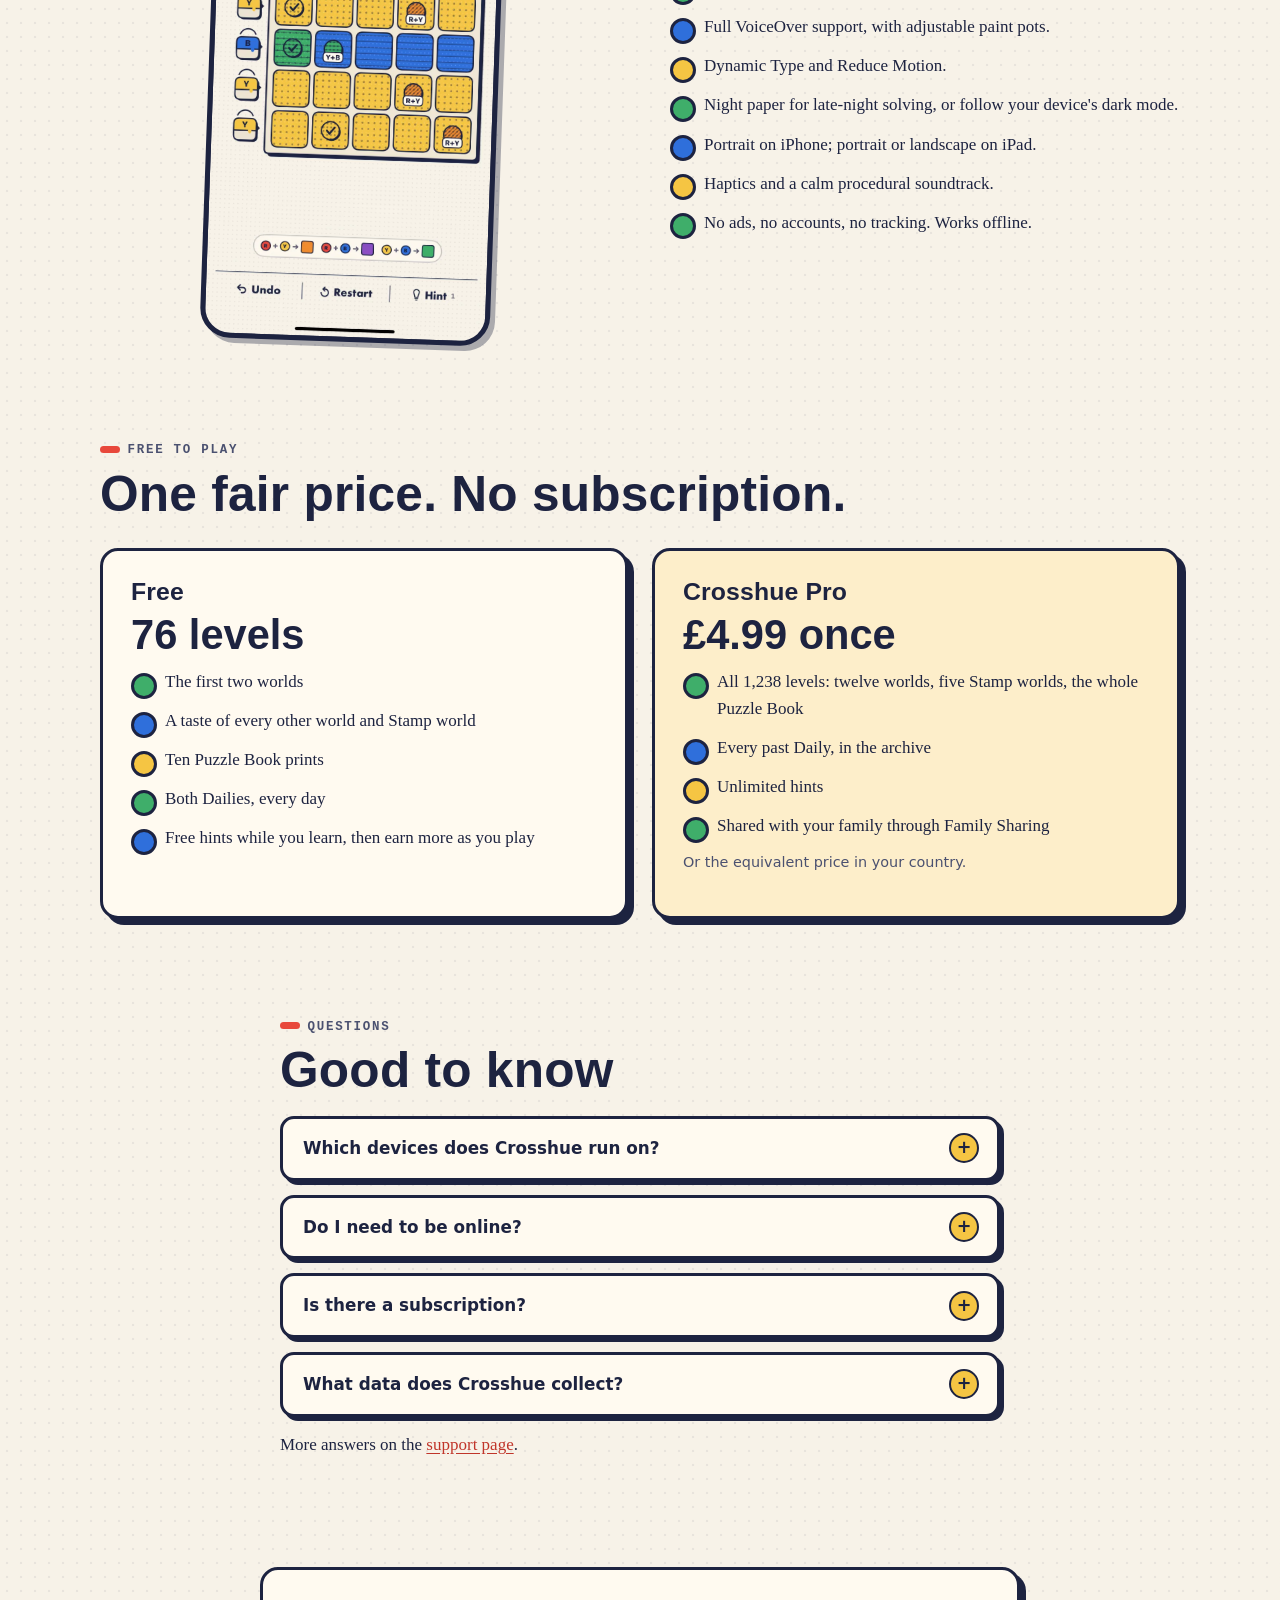
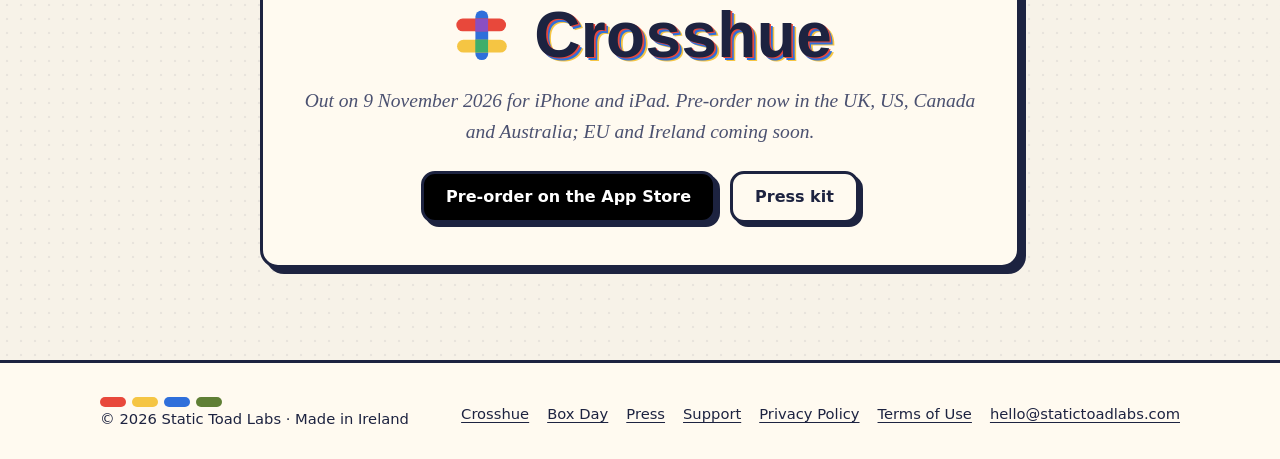
==== commit 60201b77: "Merge Chris's Box Day site update with press kit v2 and Crosshue 9 Nov pre-order wording Box Day pag" ====
--- a/crosshue/index.html
+++ b/crosshue/index.html
@@ -3,14 +3,14 @@
 <head>
 <meta charset="utf-8">
 <meta name="viewport" content="width=device-width, initial-scale=1">
-<title>Crosshue: Colour Crossword · a crossword where the clues are colours</title>
+<title>Crosshue: Colour Crossword · a colour logic puzzle, a bit like a nonogram</title>
 <meta name="description" content="Every row and column gets one paint pot, and where they cross the paints mix. Match every swatch, by logic alone. 1,238 levels and two Dailies every day, on iPhone and iPad.">
 <link rel="canonical" href="https://statictoadlabs.com/crosshue/">
 <meta name="theme-color" content="#f7f2e8" media="(prefers-color-scheme: light)">
 <meta name="theme-color" content="#181b2c" media="(prefers-color-scheme: dark)">
 <meta property="og:type" content="website">
 <meta property="og:site_name" content="Static Toad Labs">
-<meta property="og:title" content="Crosshue: Colour Crossword · a crossword where the clues are colours">
+<meta property="og:title" content="Crosshue: Colour Crossword · a colour logic puzzle, a bit like a nonogram">
 <meta property="og:description" content="Every row and column gets one paint pot, and where they cross the paints mix. Match every swatch, by logic alone. 1,238 levels and two Dailies every day, on iPhone and iPad.">
 <meta property="og:url" content="https://statictoadlabs.com/crosshue/">
 <meta property="og:image" content="https://statictoadlabs.com/crosshue/img/og.jpg">
@@ -20,7 +20,7 @@
 <link rel="apple-touch-icon" href="/crosshue/img/apple-touch-icon.png">
 <link rel="stylesheet" href="/assets/site.css">
 <script type="application/ld+json">{"@context":"https://schema.org","@type":"VideoGame","name":"Crosshue: Colour Crossword","alternateName":"Crosshue",
-"description":"A crossword where the clues are colours. Mix paint to match every swatch, by logic alone.","genre":["Puzzle","Logic"],"gamePlatform":["iPhone","iPad"],
+"description":"A colour logic puzzle, a bit like a nonogram. Mix paint to match every swatch, by logic alone.","genre":["Puzzle","Logic"],"gamePlatform":["iPhone","iPad"],
 "operatingSystem":"iOS 17 or later","applicationCategory":"GameApplication","inLanguage":["en","de","fr","es","it","pt-BR","nl","ja","ko","zh-Hans"],
 "image":"https://statictoadlabs.com/crosshue/img/og.jpg","url":"https://statictoadlabs.com/crosshue/","author":{"@type":"Organization","name":"Static Toad Labs","url":"https://statictoadlabs.com/"},
 "offers":{"@type":"Offer","price":"0","priceCurrency":"EUR"}}</script>
@@ -35,12 +35,12 @@
 <main id="main">
 
 <section class="game-hero"><div class="wrap">
-<span class="eyebrow">New from Static Toad Labs · Out 3 November 2026</span>
+<span class="eyebrow">New from Static Toad Labs · Out 9 November 2026</span>
 <h1 class="lockup"><svg class="mark" viewBox="0 0 100 100" aria-hidden="true"><rect x="40.8" y="12.5" width="19" height="74" rx="9.5" fill="#2f6fdb"/><rect x="12.4" y="24.6" width="74" height="19" rx="9.5" fill="#e8483b"/><rect x="13.5" y="56.3" width="74" height="19" rx="9.5" fill="#f5c543"/><rect x="40.6" y="24.9" width="19" height="19" fill="#8a4fc2"/><rect x="40.6" y="56" width="19" height="19" fill="#3fae6a"/></svg><span class="wordmark">Crosshue</span></h1>
-<p class="tagline">A crossword where the clues are colours.</p>
+<p class="tagline">A colour logic puzzle, a bit like a nonogram.</p>
 <p class="lede">Every row and column gets one paint pot. Where they cross, the paints mix: red and yellow make orange, yellow and blue make green. Work out every pot from the swatches, by logic alone, and the print comes out perfect.</p>
-<div class="actions"><span class="btn store soon" data-appstore>App Store · 3 November</span><a class="btn alt" href="#how">How it works</a></div>
-<p class="fine" data-appstore-note>Coming to iPhone and iPad on 3 November. Free to play, no ads, no tracking.</p>
+<div class="actions"><a class="btn store" href="https://apps.apple.com/app/id6823928916" rel="noopener">Pre-order on the App Store</a><a class="btn alt" href="#how">How it works</a></div>
+<p class="fine">Pre-order now in the UK, US, Canada and Australia. Out on iPhone and iPad on 9 November; EU and Ireland coming soon. Free to play, no ads, no tracking.</p>
 <div class="print phones-art"><picture><source srcset="/crosshue/img/phones.webp" type="image/webp"><img src="/crosshue/img/phones.jpg" width="2400" height="1350" alt="Four Crosshue boards on iPhone, from a gentle first level to a fiendish 8×8 Broadsheet" fetchpriority="high"></picture></div>
 </div></section>
 
@@ -132,7 +132,7 @@
 <div class="plans">
 <div class="print"><h3>Free</h3><p class="price">76 levels</p>
 <ul class="ticks"><li>The first two worlds</li><li>A taste of every other world and Stamp world</li><li>Ten Puzzle Book prints</li><li>Both Dailies, every day</li><li>Free hints while you learn, then earn more as you play</li></ul></div>
-<div class="print pro"><h3>Crosshue Pro</h3><p class="price">€4.99 once</p>
+<div class="print pro"><h3>Crosshue Pro</h3><p class="price">£4.99 once</p>
 <ul class="ticks"><li>All 1,238 levels: twelve worlds, five Stamp worlds, the whole Puzzle Book</li><li>Every past Daily, in the archive</li><li>Unlimited hints</li><li>Shared with your family through Family Sharing</li></ul>
 <p class="fine">Or the equivalent price in your country.</p></div>
 </div>
@@ -150,8 +150,8 @@
 
 <section class="contact" style="padding-top:0"><div class="wrap"><div class="print pad">
 <h2 class="lockup" style="justify-content:center;font-size:clamp(2.6rem,7vw,4rem)"><svg class="mark" viewBox="0 0 100 100" aria-hidden="true"><rect x="40.8" y="12.5" width="19" height="74" rx="9.5" fill="#2f6fdb"/><rect x="12.4" y="24.6" width="74" height="19" rx="9.5" fill="#e8483b"/><rect x="13.5" y="56.3" width="74" height="19" rx="9.5" fill="#f5c543"/><rect x="40.6" y="24.9" width="19" height="19" fill="#8a4fc2"/><rect x="40.6" y="56" width="19" height="19" fill="#3fae6a"/></svg><span class="wordmark">Crosshue</span></h2>
-<p class="lede" style="margin-inline:auto">Out on 3 November 2026 for iPhone and iPad.</p>
-<div class="actions"><span class="btn store soon" data-appstore>App Store · 3 November</span><a class="btn alt" href="/press/">Press kit</a></div>
+<p class="lede" style="margin-inline:auto">Out on 9 November 2026 for iPhone and iPad. Pre-order now in the UK, US, Canada and Australia; EU and Ireland coming soon.</p>
+<div class="actions"><a class="btn store" href="https://apps.apple.com/app/id6823928916" rel="noopener">Pre-order on the App Store</a><a class="btn alt" href="/press/">Press kit</a></div>
 </div></div></section>
 
 </main>
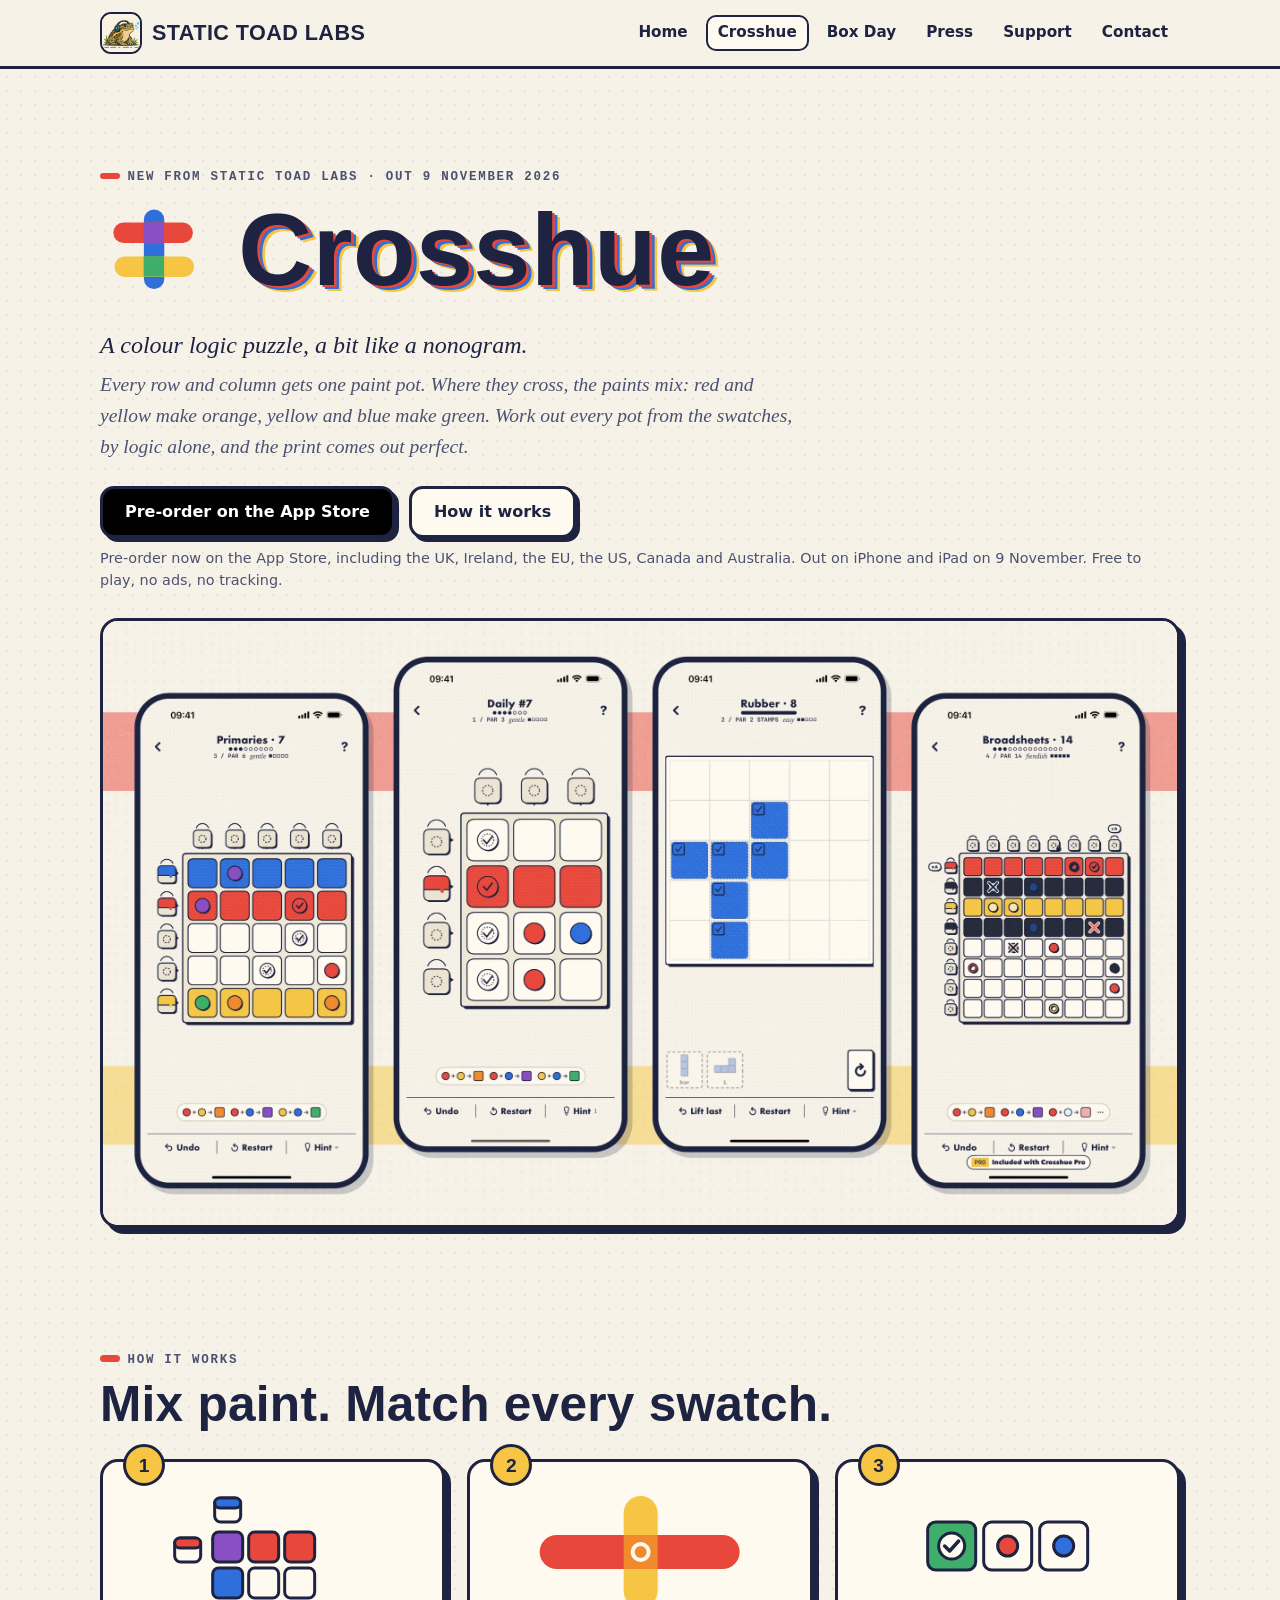
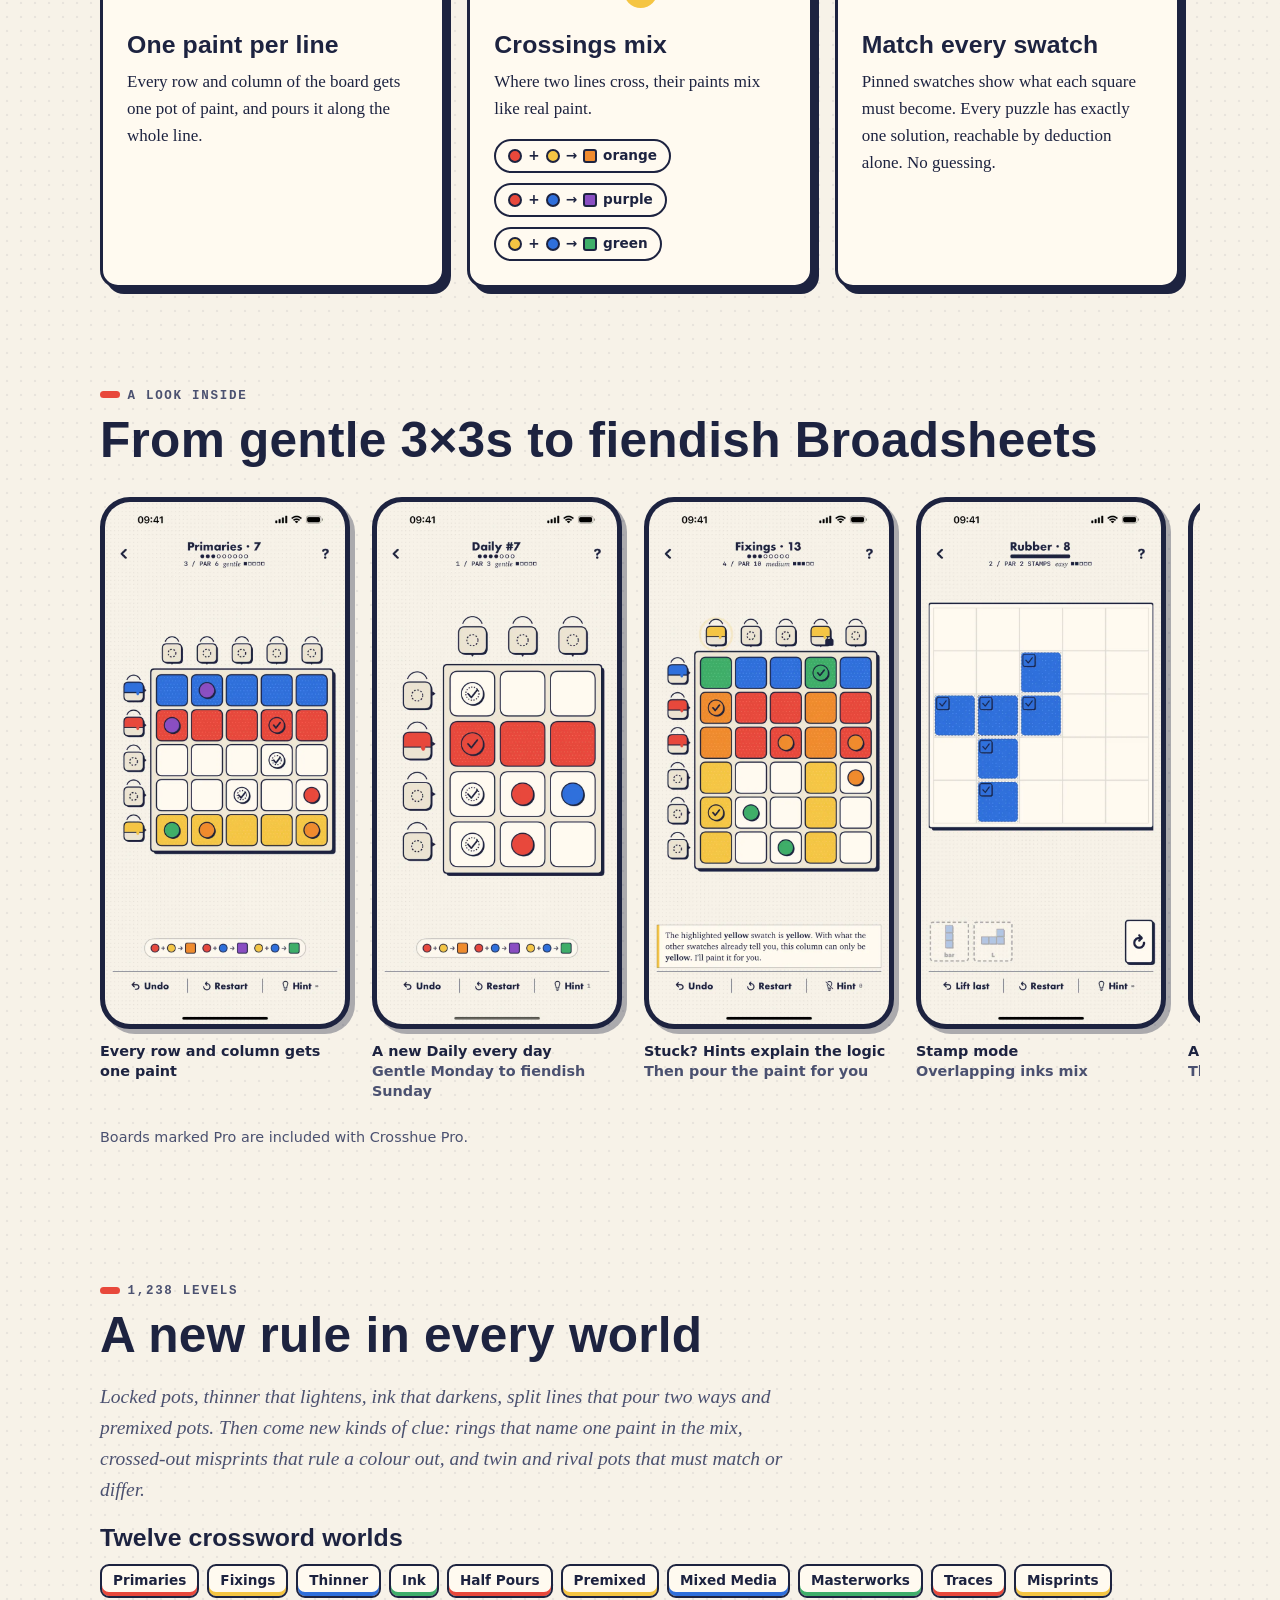
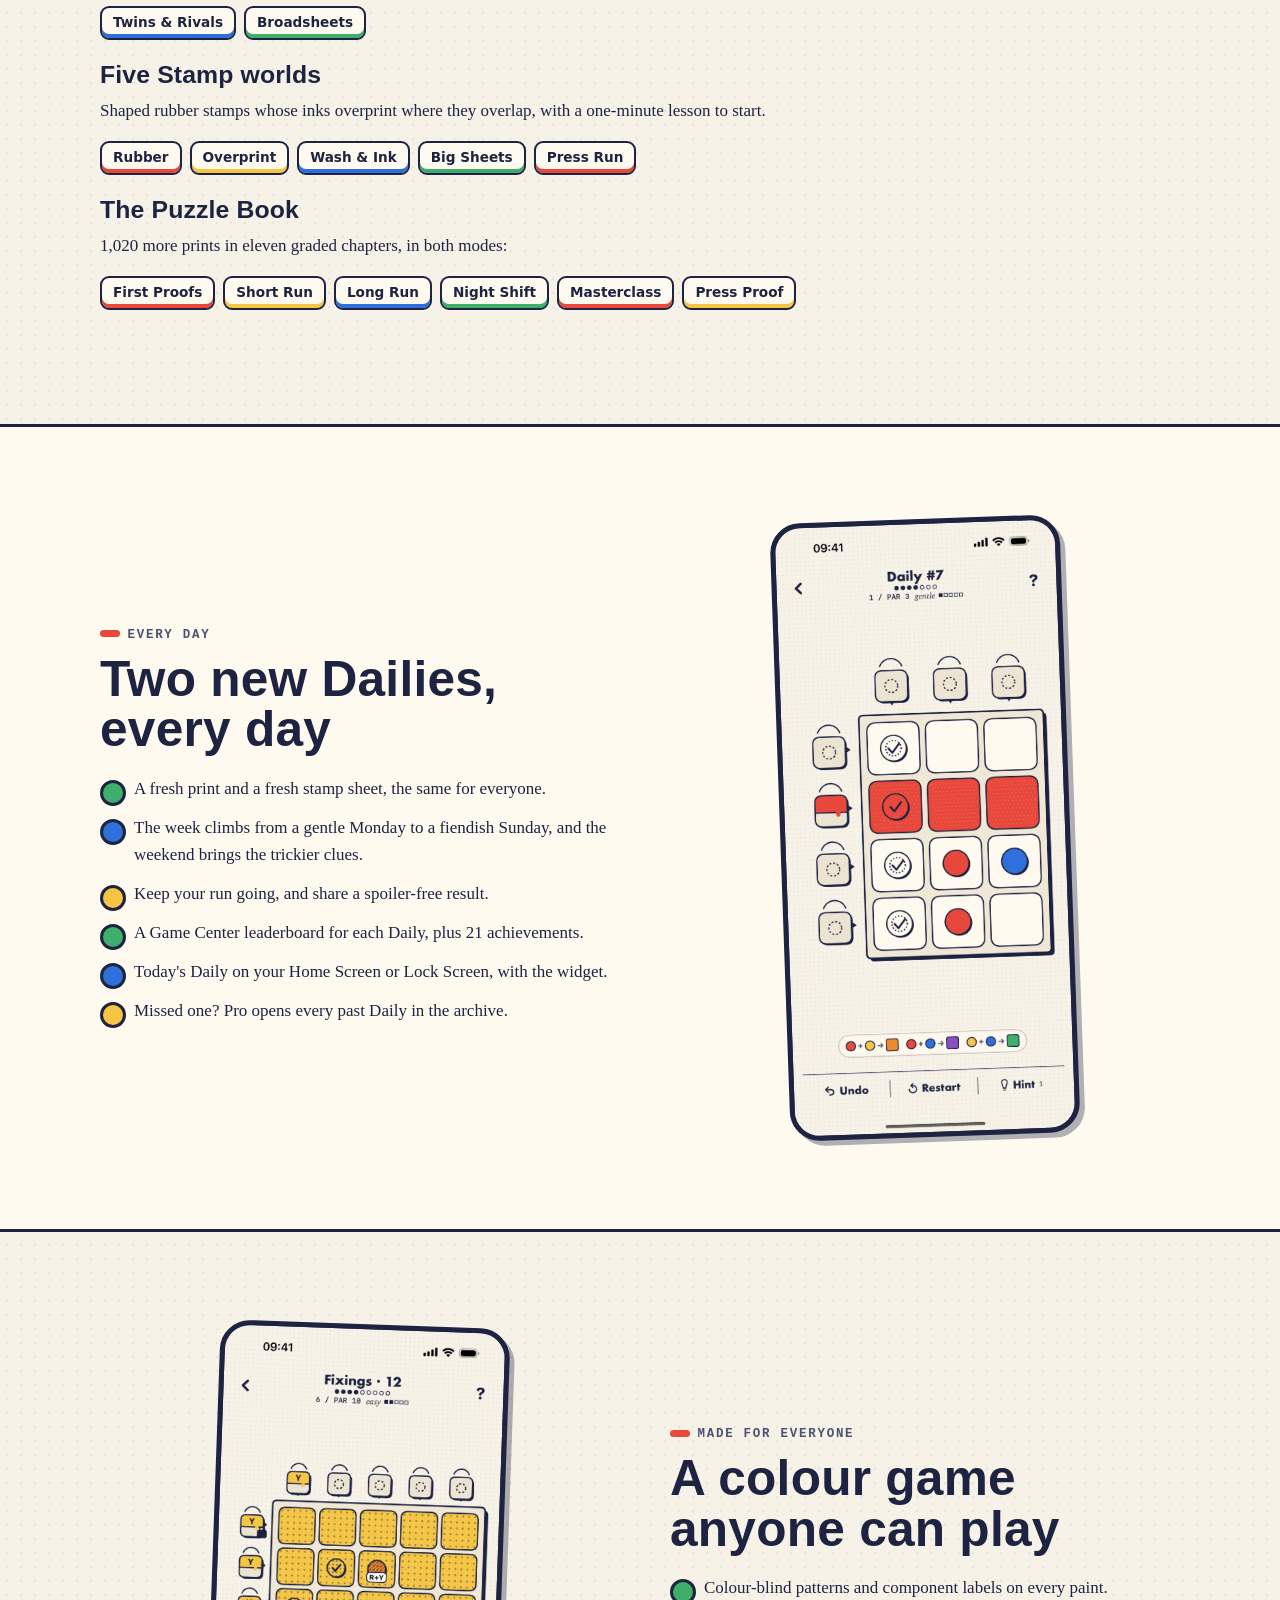
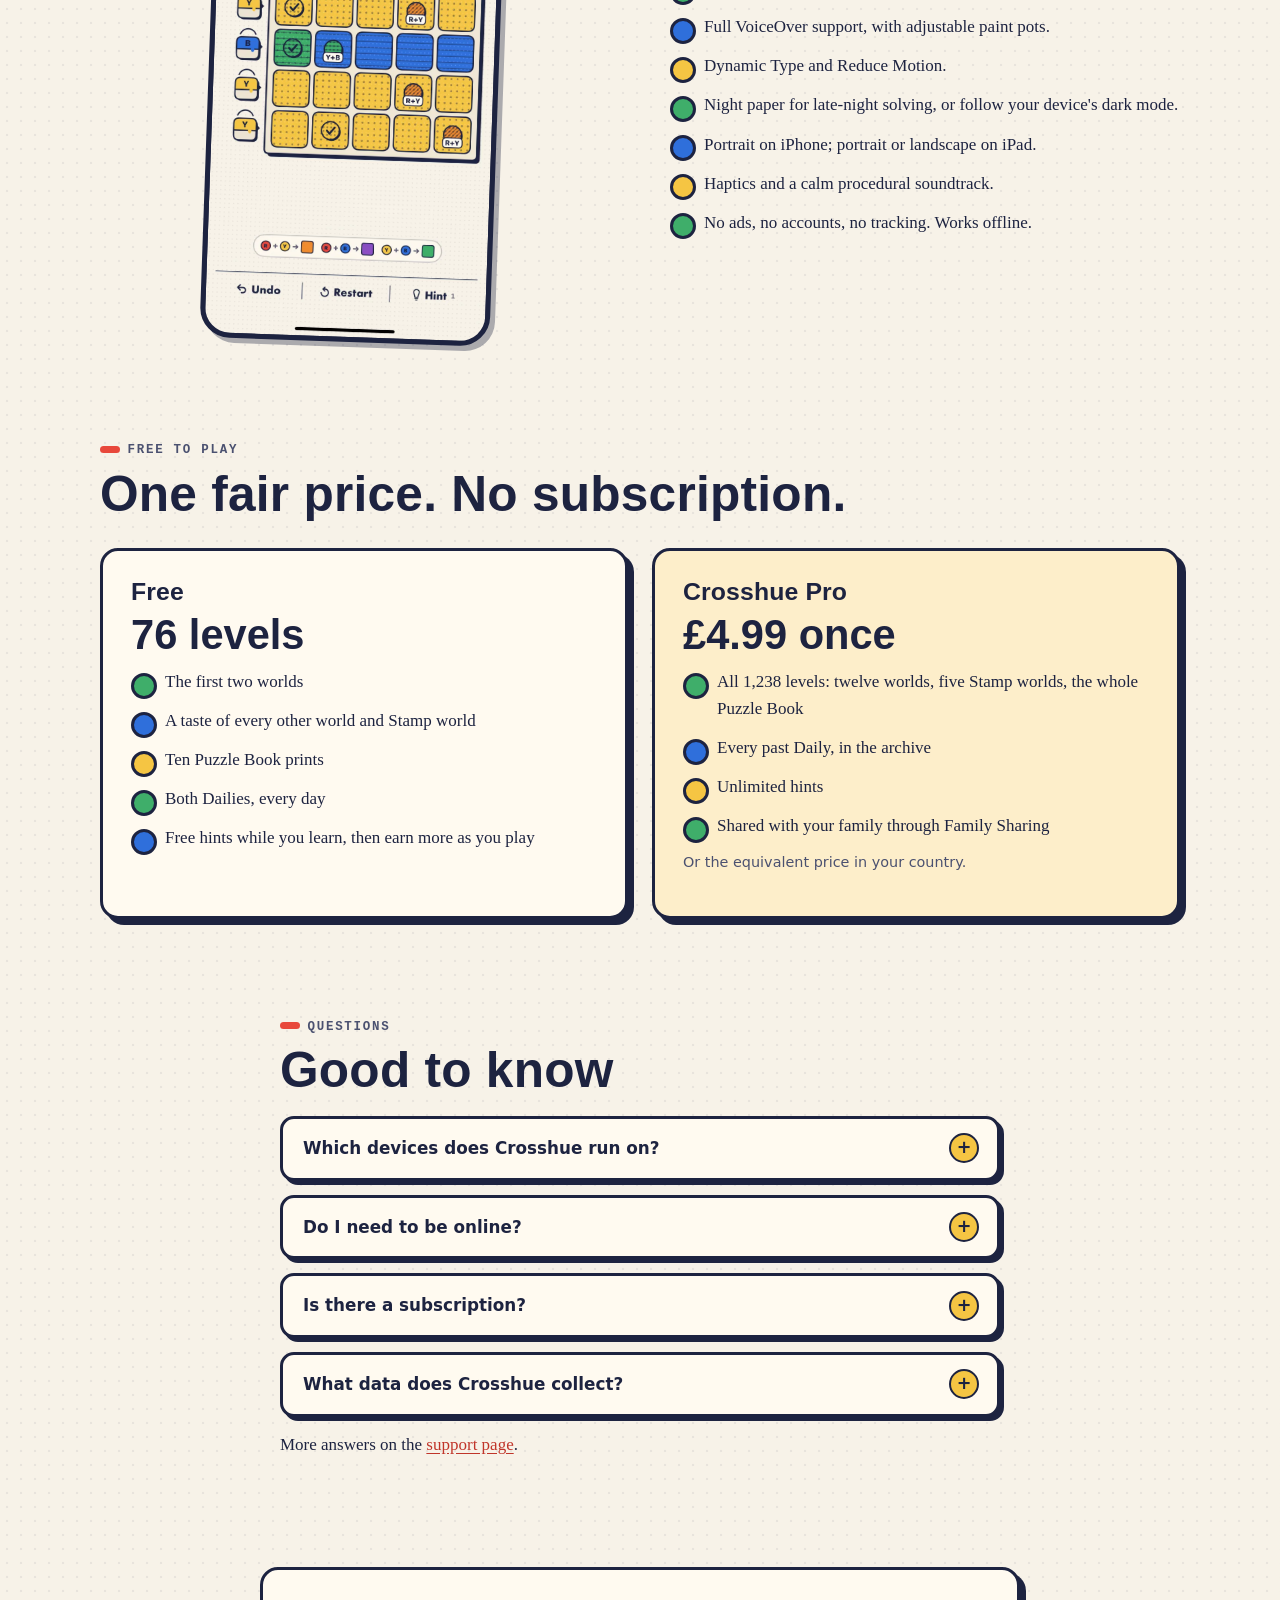
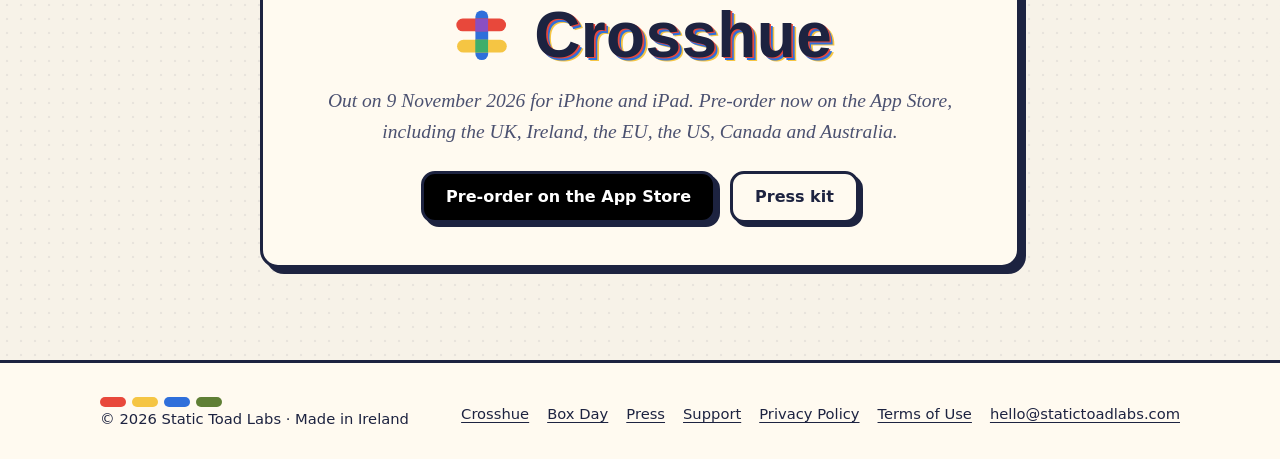
==== commit 7315c006: "Crosshue: pre-order now live in Ireland and the EU" ====
--- a/crosshue/index.html
+++ b/crosshue/index.html
@@ -40,7 +40,7 @@
 <p class="tagline">A colour logic puzzle, a bit like a nonogram.</p>
 <p class="lede">Every row and column gets one paint pot. Where they cross, the paints mix: red and yellow make orange, yellow and blue make green. Work out every pot from the swatches, by logic alone, and the print comes out perfect.</p>
 <div class="actions"><a class="btn store" href="https://apps.apple.com/app/id6823928916" rel="noopener">Pre-order on the App Store</a><a class="btn alt" href="#how">How it works</a></div>
-<p class="fine">Pre-order now in the UK, US, Canada and Australia. Out on iPhone and iPad on 9 November; EU and Ireland coming soon. Free to play, no ads, no tracking.</p>
+<p class="fine">Pre-order now on the App Store, including the UK, Ireland, the EU, the US, Canada and Australia. Out on iPhone and iPad on 9 November. Free to play, no ads, no tracking.</p>
 <div class="print phones-art"><picture><source srcset="/crosshue/img/phones.webp" type="image/webp"><img src="/crosshue/img/phones.jpg" width="2400" height="1350" alt="Four Crosshue boards on iPhone, from a gentle first level to a fiendish 8×8 Broadsheet" fetchpriority="high"></picture></div>
 </div></section>
 
@@ -150,7 +150,7 @@
 
 <section class="contact" style="padding-top:0"><div class="wrap"><div class="print pad">
 <h2 class="lockup" style="justify-content:center;font-size:clamp(2.6rem,7vw,4rem)"><svg class="mark" viewBox="0 0 100 100" aria-hidden="true"><rect x="40.8" y="12.5" width="19" height="74" rx="9.5" fill="#2f6fdb"/><rect x="12.4" y="24.6" width="74" height="19" rx="9.5" fill="#e8483b"/><rect x="13.5" y="56.3" width="74" height="19" rx="9.5" fill="#f5c543"/><rect x="40.6" y="24.9" width="19" height="19" fill="#8a4fc2"/><rect x="40.6" y="56" width="19" height="19" fill="#3fae6a"/></svg><span class="wordmark">Crosshue</span></h2>
-<p class="lede" style="margin-inline:auto">Out on 9 November 2026 for iPhone and iPad. Pre-order now in the UK, US, Canada and Australia; EU and Ireland coming soon.</p>
+<p class="lede" style="margin-inline:auto">Out on 9 November 2026 for iPhone and iPad. Pre-order now on the App Store, including the UK, Ireland, the EU, the US, Canada and Australia.</p>
 <div class="actions"><a class="btn store" href="https://apps.apple.com/app/id6823928916" rel="noopener">Pre-order on the App Store</a><a class="btn alt" href="/press/">Press kit</a></div>
 </div></div></section>
 
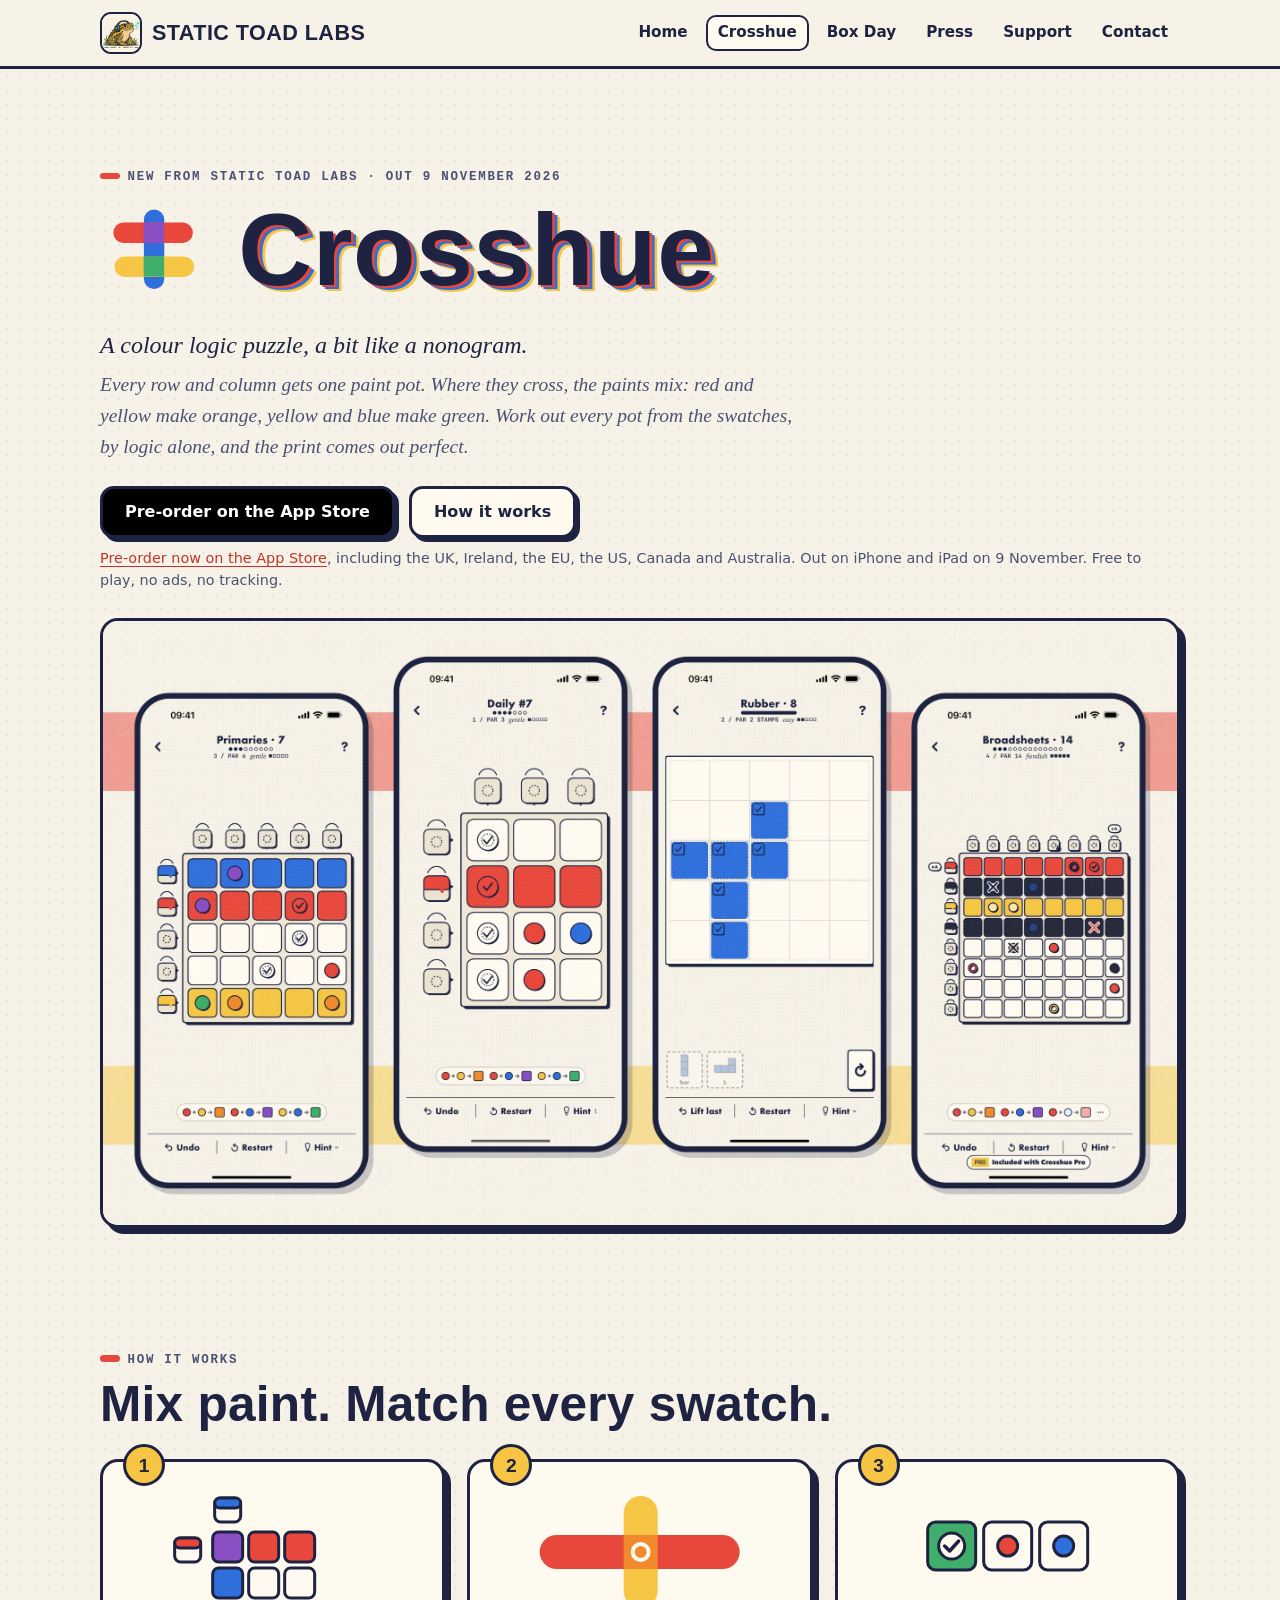
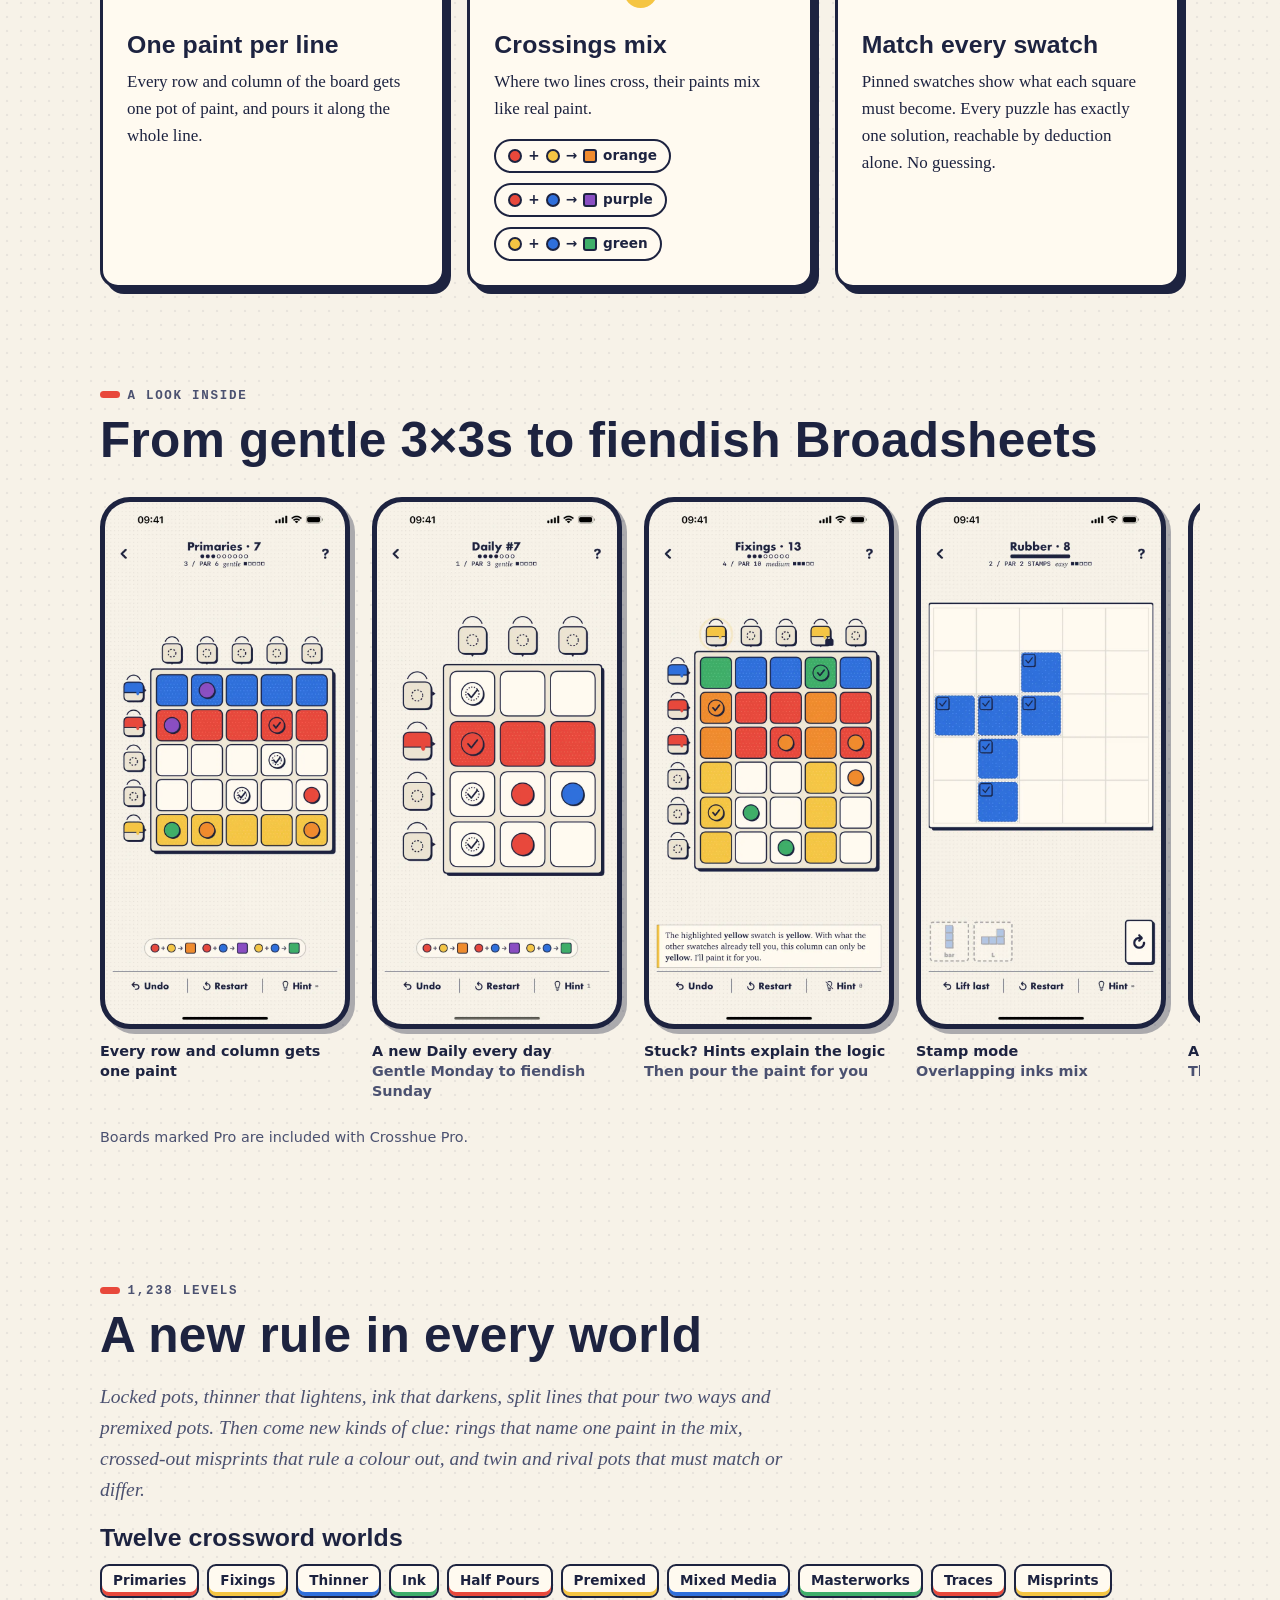
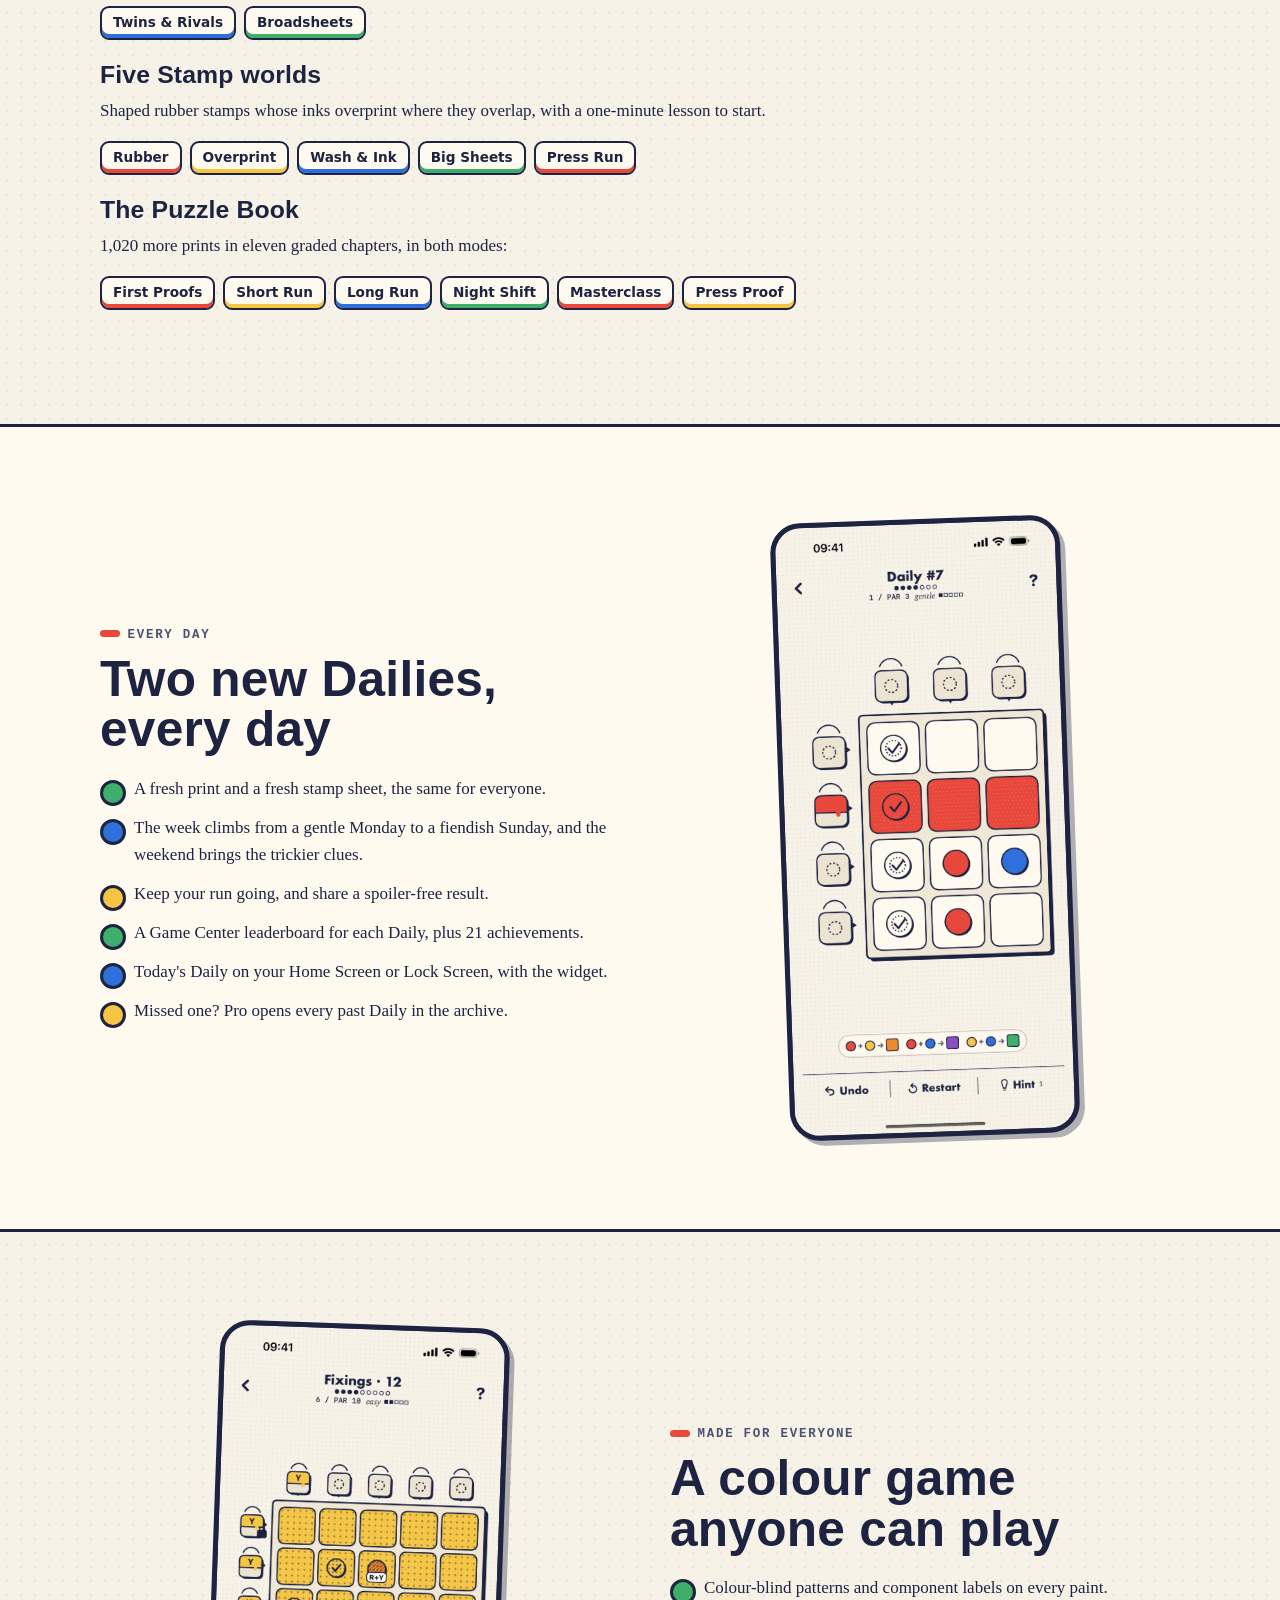
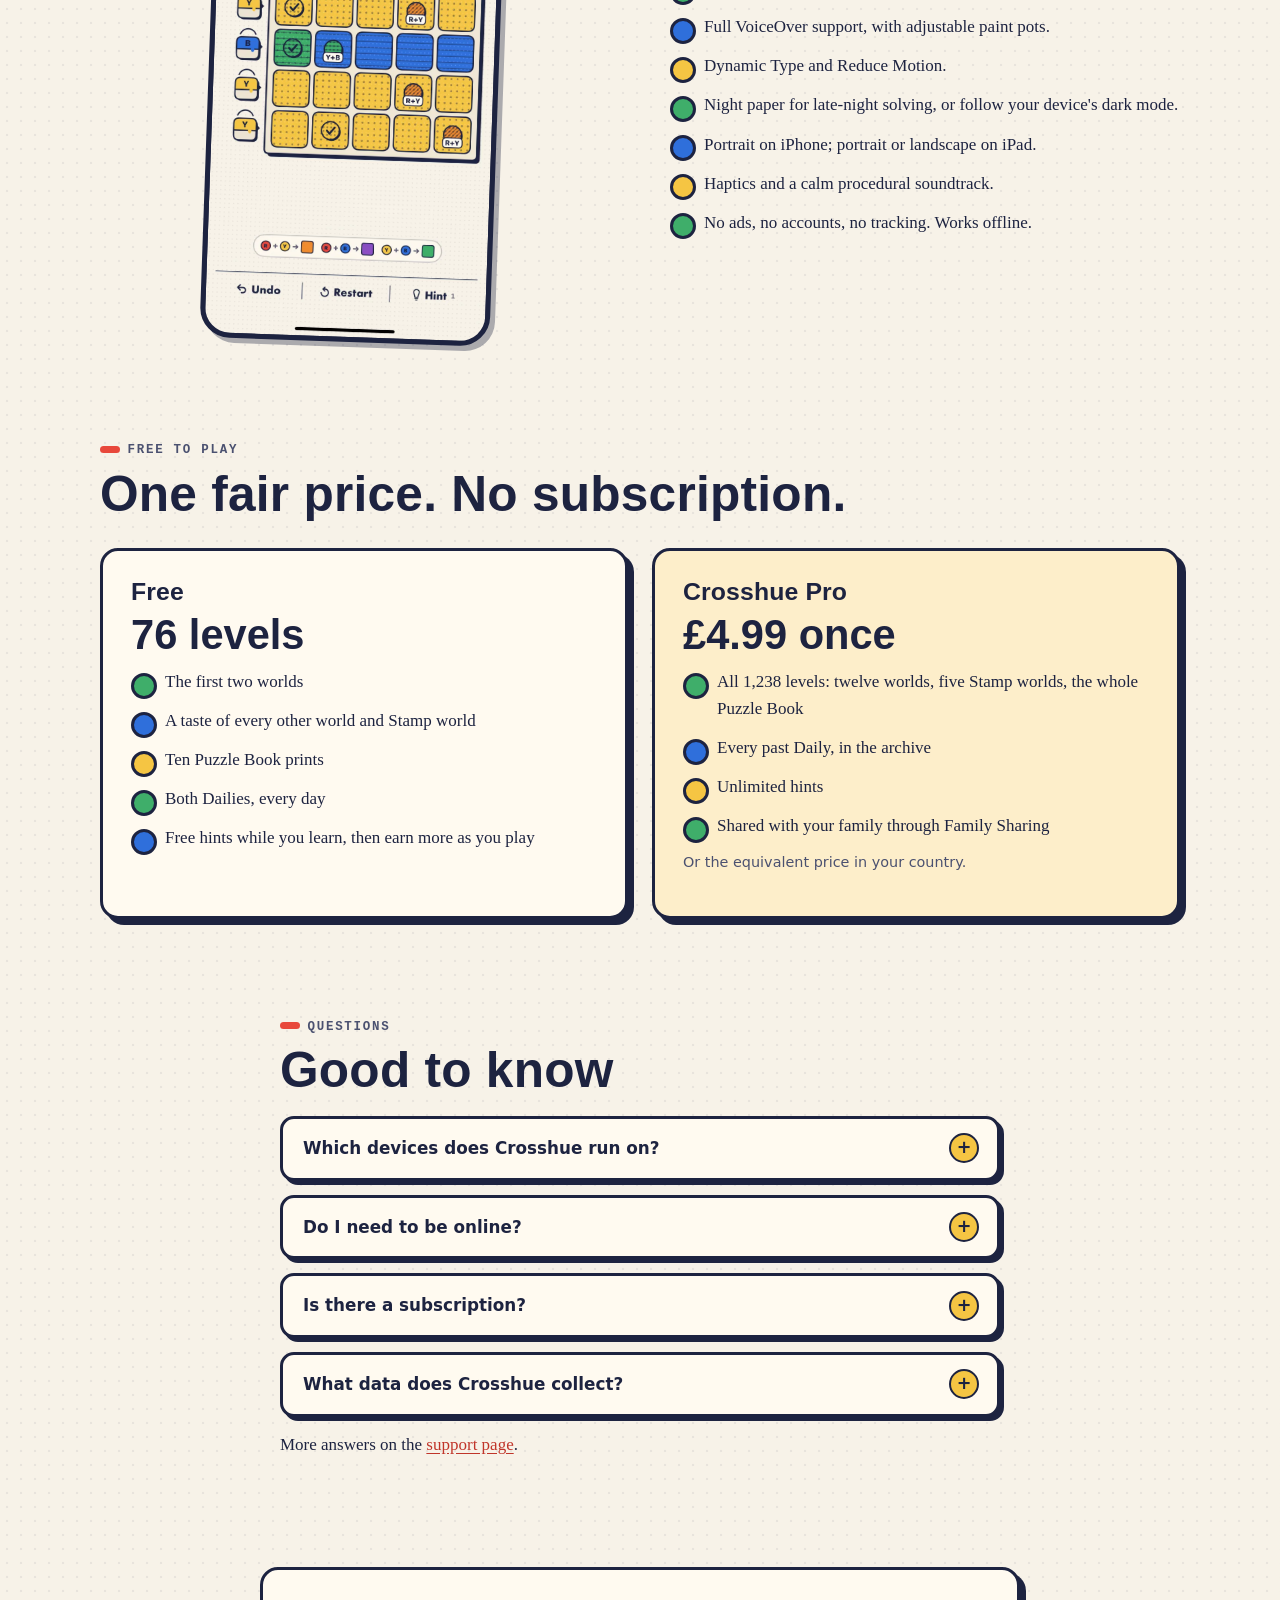
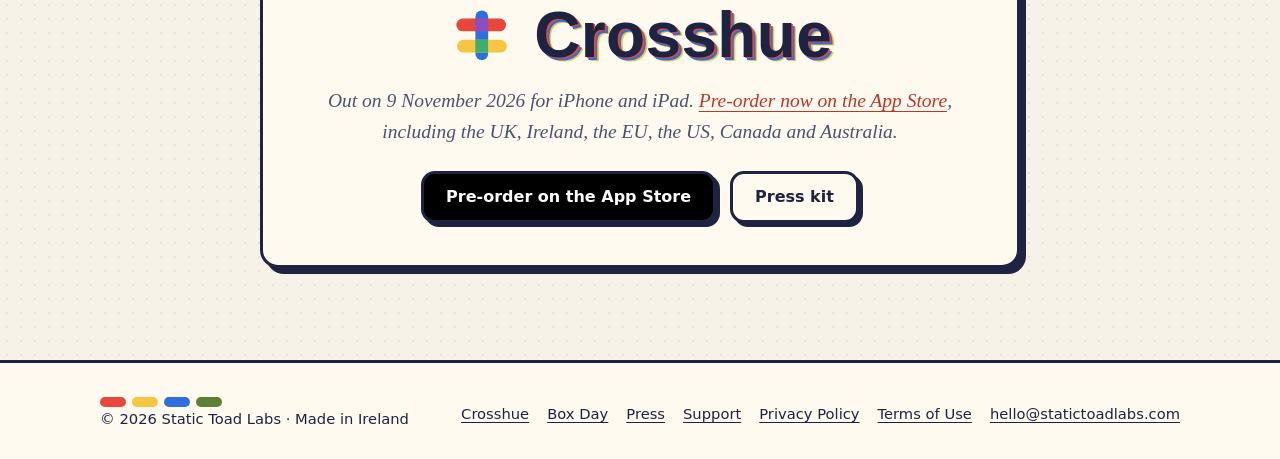
==== commit 699b7bcf: "Crosshue: link EU pre-order wording to the App Store, update press page and press kit" ====
--- a/crosshue/index.html
+++ b/crosshue/index.html
@@ -40,7 +40,7 @@
 <p class="tagline">A colour logic puzzle, a bit like a nonogram.</p>
 <p class="lede">Every row and column gets one paint pot. Where they cross, the paints mix: red and yellow make orange, yellow and blue make green. Work out every pot from the swatches, by logic alone, and the print comes out perfect.</p>
 <div class="actions"><a class="btn store" href="https://apps.apple.com/app/id6823928916" rel="noopener">Pre-order on the App Store</a><a class="btn alt" href="#how">How it works</a></div>
-<p class="fine">Pre-order now on the App Store, including the UK, Ireland, the EU, the US, Canada and Australia. Out on iPhone and iPad on 9 November. Free to play, no ads, no tracking.</p>
+<p class="fine"><a href="https://apps.apple.com/app/id6823928916" rel="noopener">Pre-order now on the App Store</a>, including the UK, Ireland, the EU, the US, Canada and Australia. Out on iPhone and iPad on 9 November. Free to play, no ads, no tracking.</p>
 <div class="print phones-art"><picture><source srcset="/crosshue/img/phones.webp" type="image/webp"><img src="/crosshue/img/phones.jpg" width="2400" height="1350" alt="Four Crosshue boards on iPhone, from a gentle first level to a fiendish 8×8 Broadsheet" fetchpriority="high"></picture></div>
 </div></section>
 
@@ -150,7 +150,7 @@
 
 <section class="contact" style="padding-top:0"><div class="wrap"><div class="print pad">
 <h2 class="lockup" style="justify-content:center;font-size:clamp(2.6rem,7vw,4rem)"><svg class="mark" viewBox="0 0 100 100" aria-hidden="true"><rect x="40.8" y="12.5" width="19" height="74" rx="9.5" fill="#2f6fdb"/><rect x="12.4" y="24.6" width="74" height="19" rx="9.5" fill="#e8483b"/><rect x="13.5" y="56.3" width="74" height="19" rx="9.5" fill="#f5c543"/><rect x="40.6" y="24.9" width="19" height="19" fill="#8a4fc2"/><rect x="40.6" y="56" width="19" height="19" fill="#3fae6a"/></svg><span class="wordmark">Crosshue</span></h2>
-<p class="lede" style="margin-inline:auto">Out on 9 November 2026 for iPhone and iPad. Pre-order now on the App Store, including the UK, Ireland, the EU, the US, Canada and Australia.</p>
+<p class="lede" style="margin-inline:auto">Out on 9 November 2026 for iPhone and iPad. <a href="https://apps.apple.com/app/id6823928916" rel="noopener">Pre-order now on the App Store</a>, including the UK, Ireland, the EU, the US, Canada and Australia.</p>
 <div class="actions"><a class="btn store" href="https://apps.apple.com/app/id6823928916" rel="noopener">Pre-order on the App Store</a><a class="btn alt" href="/press/">Press kit</a></div>
 </div></div></section>
 
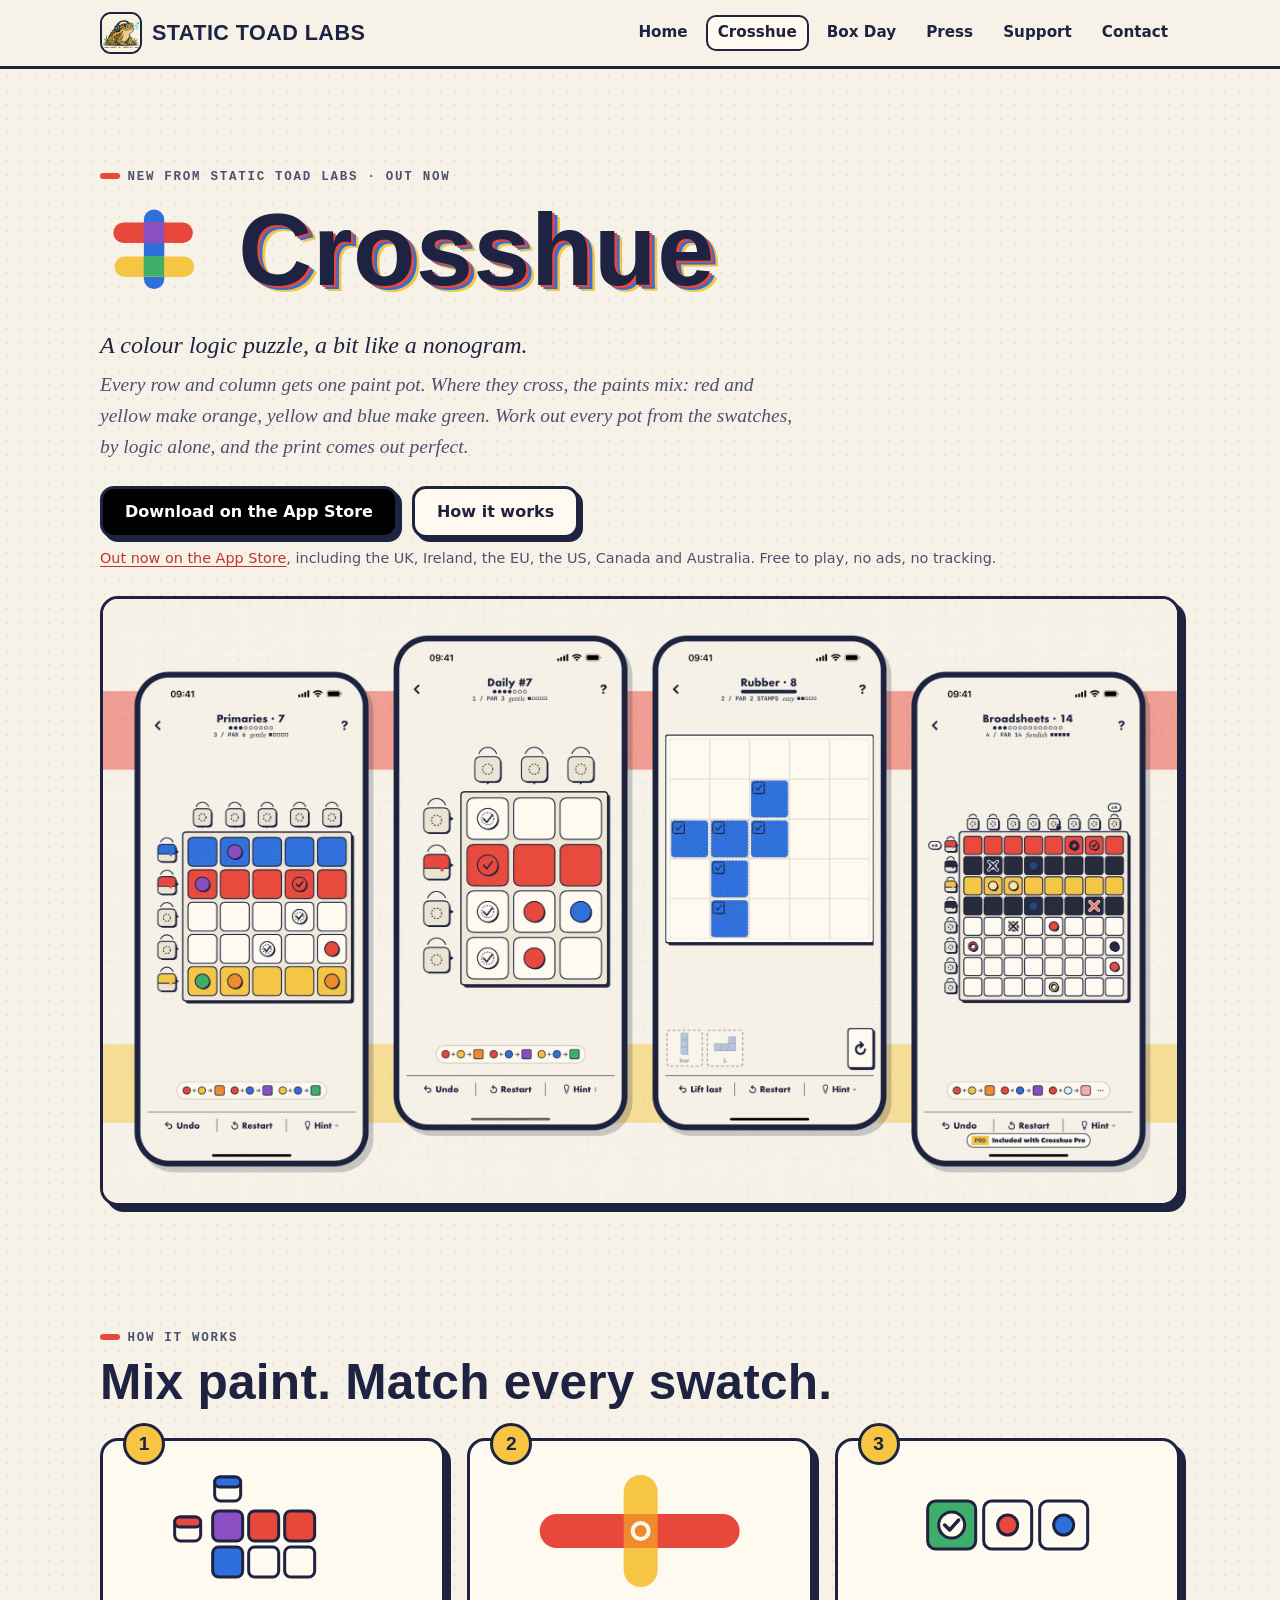
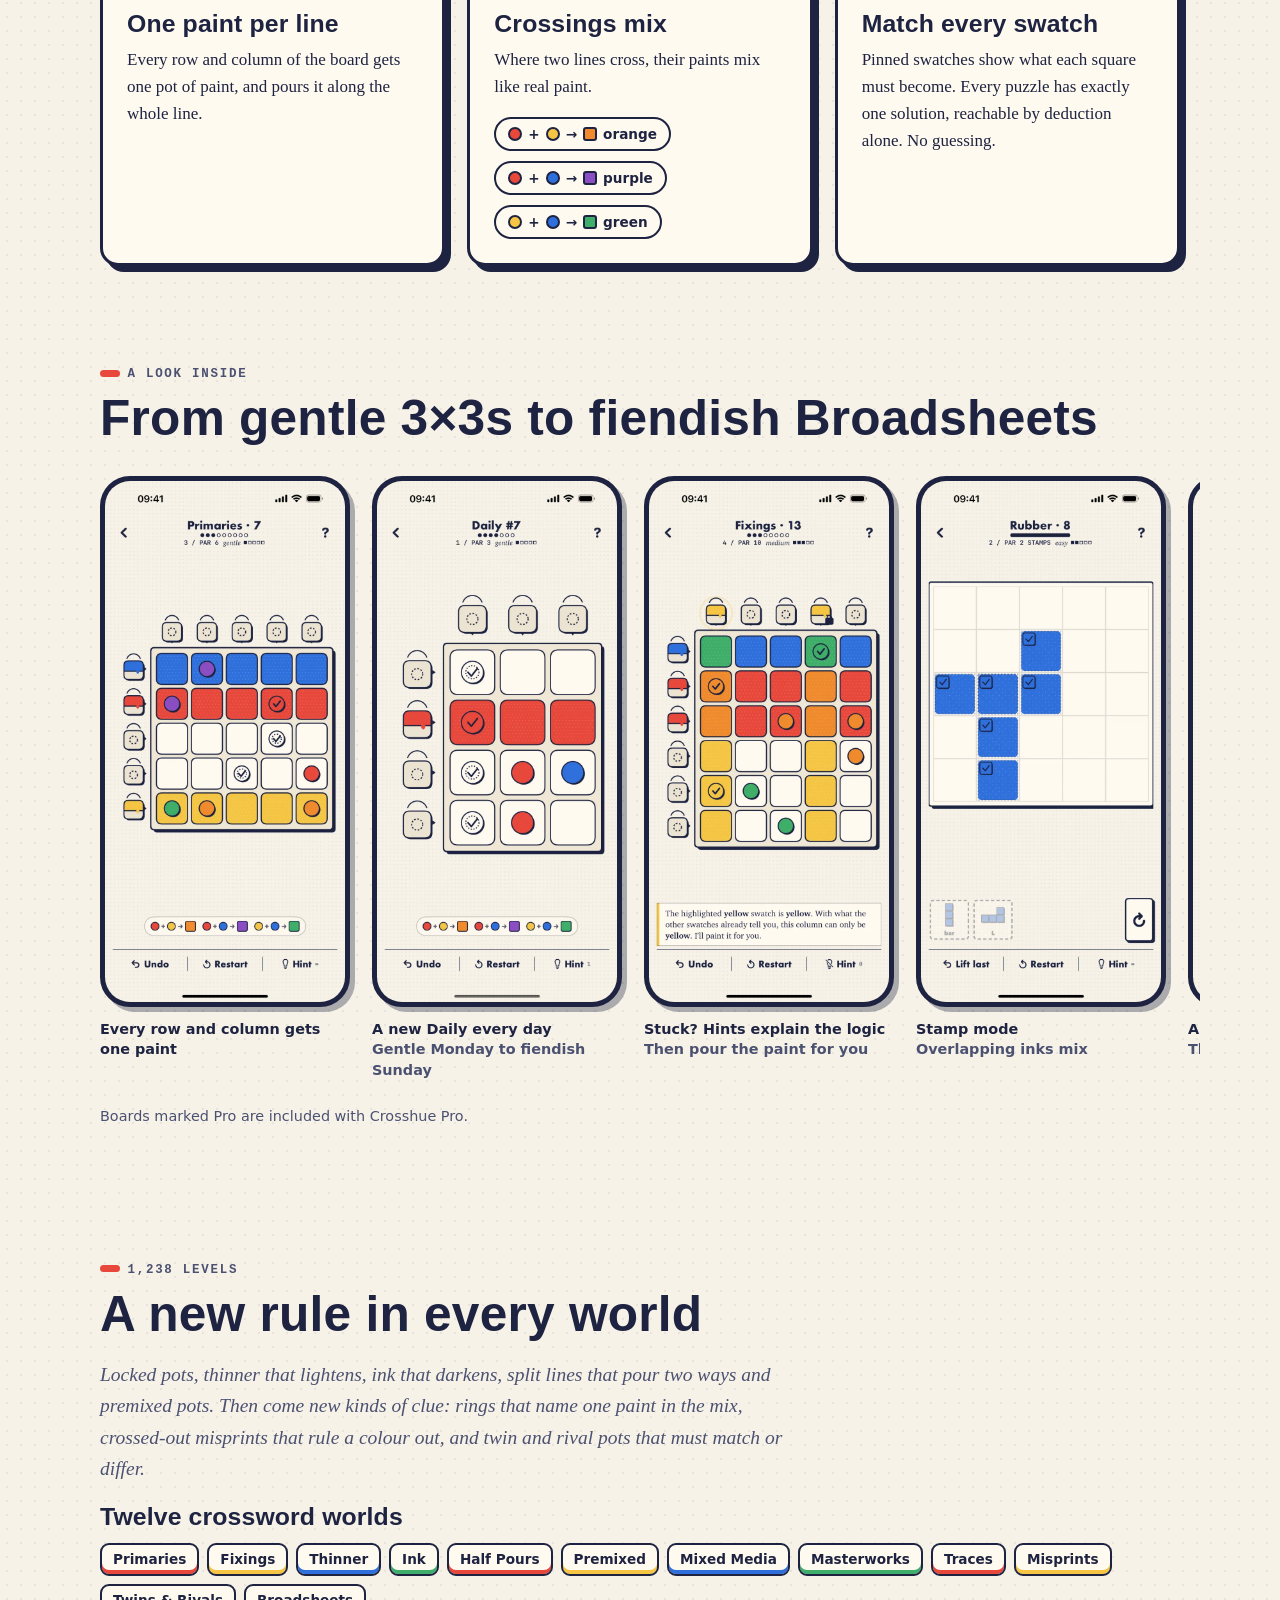
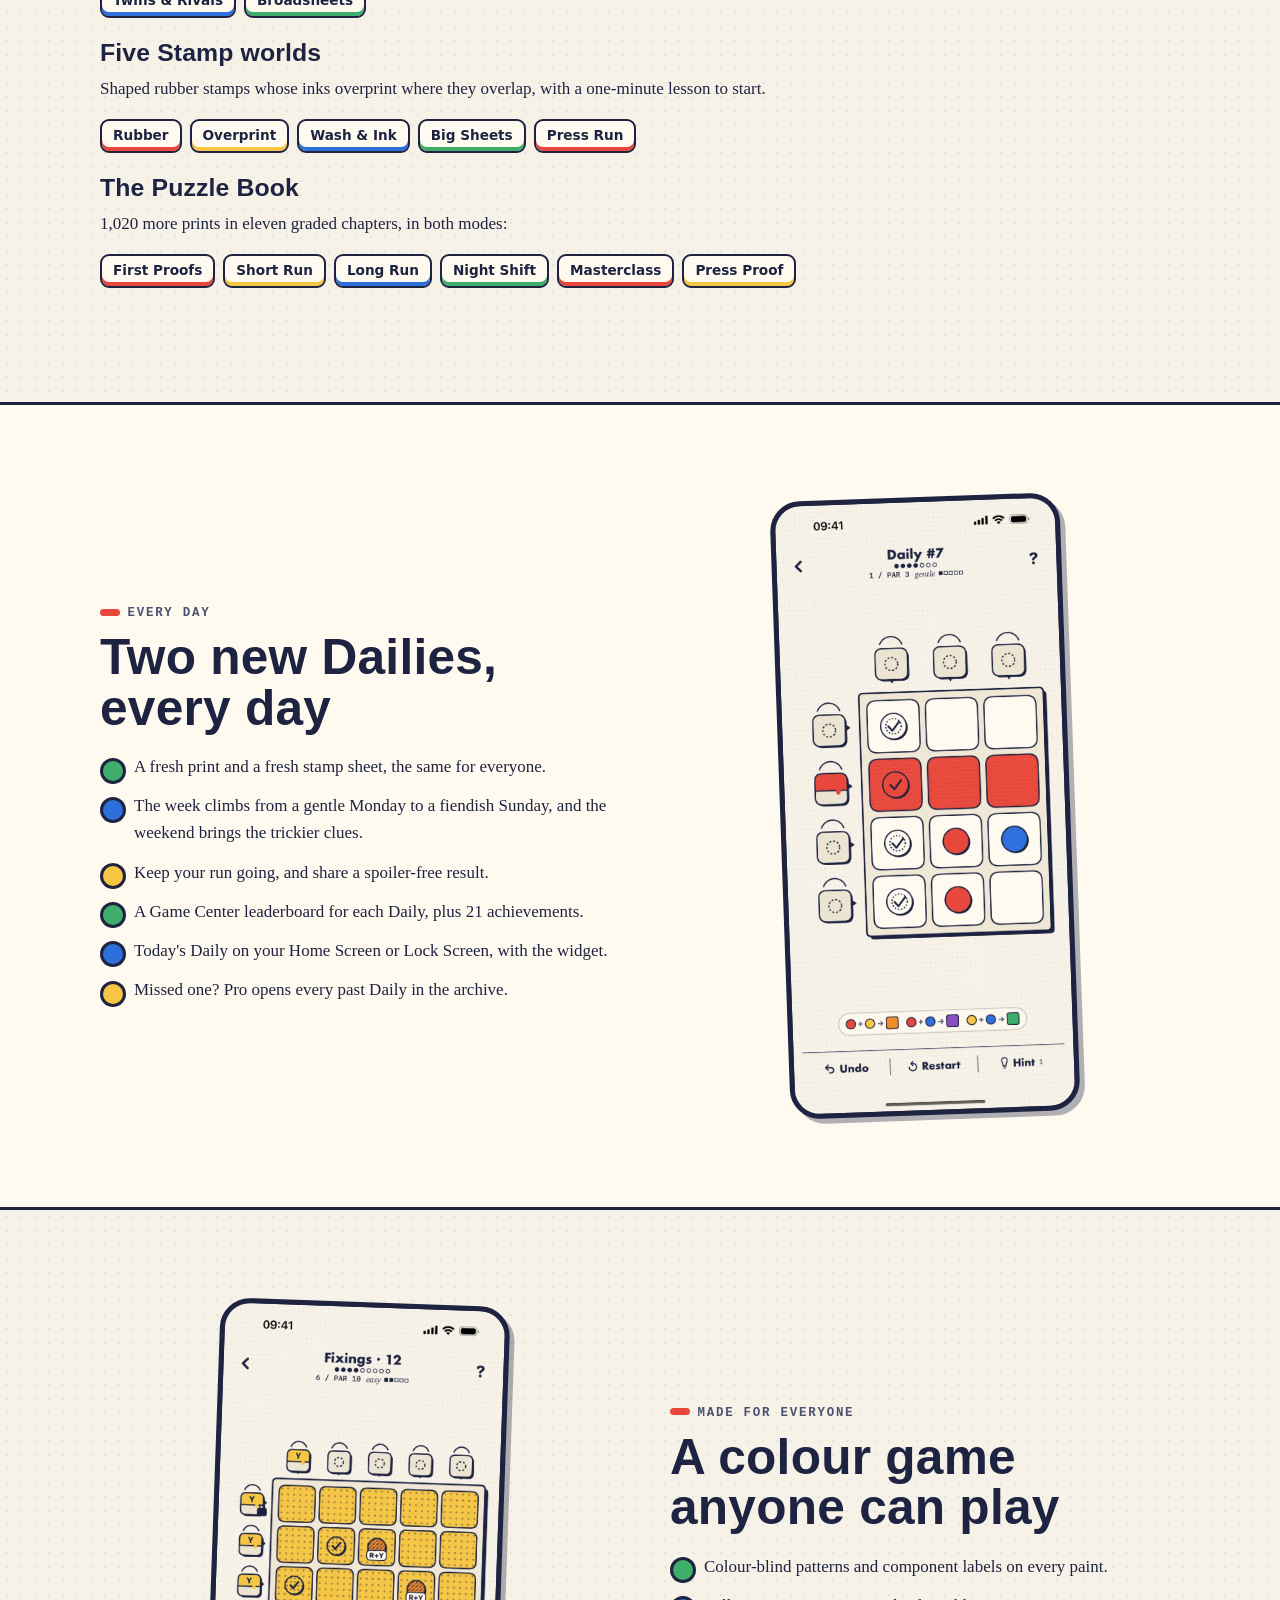
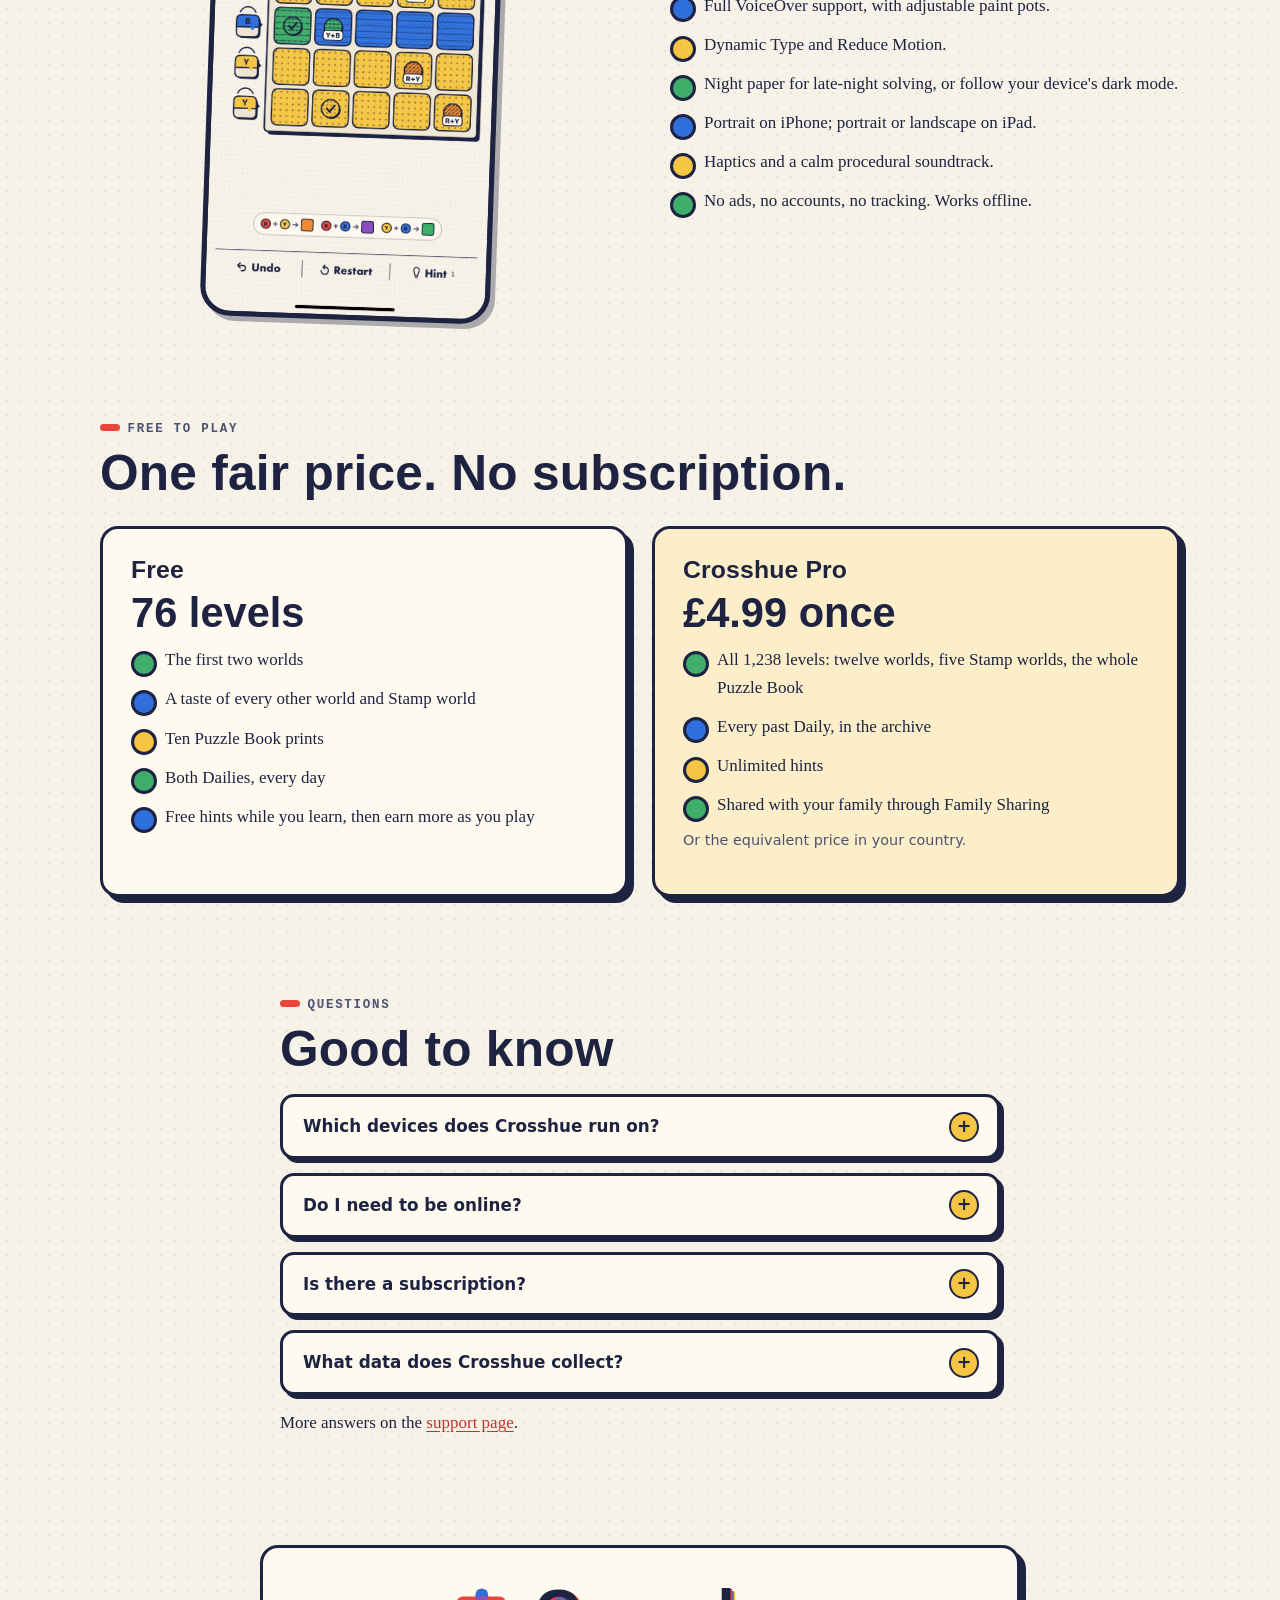
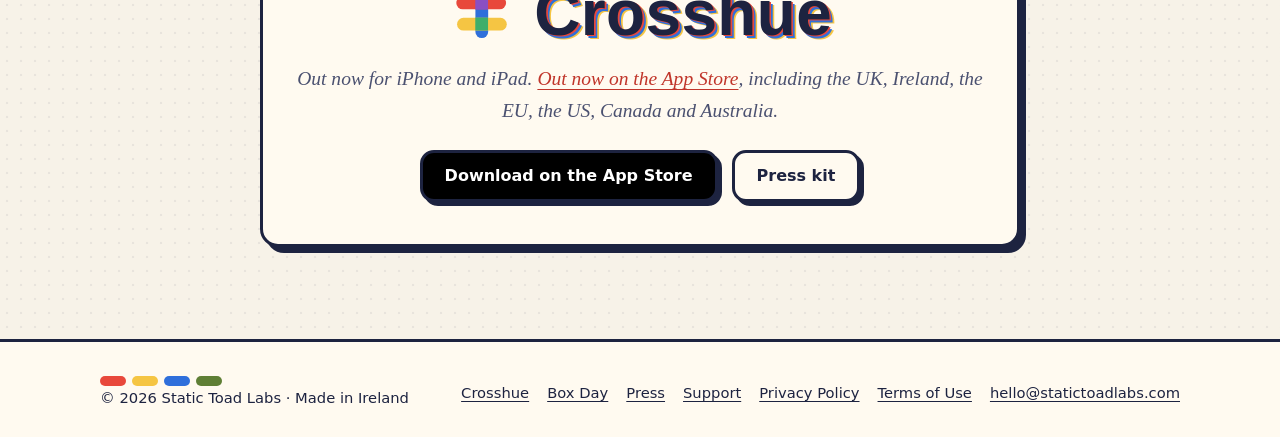
==== commit 67441017: "Crosshue: out now (launch day wording, store buttons say Download)" ====
--- a/crosshue/index.html
+++ b/crosshue/index.html
@@ -35,12 +35,12 @@
 <main id="main">
 
 <section class="game-hero"><div class="wrap">
-<span class="eyebrow">New from Static Toad Labs · Out 9 November 2026</span>
+<span class="eyebrow">New from Static Toad Labs · Out now</span>
 <h1 class="lockup"><svg class="mark" viewBox="0 0 100 100" aria-hidden="true"><rect x="40.8" y="12.5" width="19" height="74" rx="9.5" fill="#2f6fdb"/><rect x="12.4" y="24.6" width="74" height="19" rx="9.5" fill="#e8483b"/><rect x="13.5" y="56.3" width="74" height="19" rx="9.5" fill="#f5c543"/><rect x="40.6" y="24.9" width="19" height="19" fill="#8a4fc2"/><rect x="40.6" y="56" width="19" height="19" fill="#3fae6a"/></svg><span class="wordmark">Crosshue</span></h1>
 <p class="tagline">A colour logic puzzle, a bit like a nonogram.</p>
 <p class="lede">Every row and column gets one paint pot. Where they cross, the paints mix: red and yellow make orange, yellow and blue make green. Work out every pot from the swatches, by logic alone, and the print comes out perfect.</p>
-<div class="actions"><a class="btn store" href="https://apps.apple.com/app/id6823928916" rel="noopener">Pre-order on the App Store</a><a class="btn alt" href="#how">How it works</a></div>
-<p class="fine"><a href="https://apps.apple.com/app/id6823928916" rel="noopener">Pre-order now on the App Store</a>, including the UK, Ireland, the EU, the US, Canada and Australia. Out on iPhone and iPad on 9 November. Free to play, no ads, no tracking.</p>
+<div class="actions"><a class="btn store" href="https://apps.apple.com/app/id6823928916" rel="noopener">Download on the App Store</a><a class="btn alt" href="#how">How it works</a></div>
+<p class="fine"><a href="https://apps.apple.com/app/id6823928916" rel="noopener">Out now on the App Store</a>, including the UK, Ireland, the EU, the US, Canada and Australia. Free to play, no ads, no tracking.</p>
 <div class="print phones-art"><picture><source srcset="/crosshue/img/phones.webp" type="image/webp"><img src="/crosshue/img/phones.jpg" width="2400" height="1350" alt="Four Crosshue boards on iPhone, from a gentle first level to a fiendish 8×8 Broadsheet" fetchpriority="high"></picture></div>
 </div></section>
 
@@ -150,8 +150,8 @@
 
 <section class="contact" style="padding-top:0"><div class="wrap"><div class="print pad">
 <h2 class="lockup" style="justify-content:center;font-size:clamp(2.6rem,7vw,4rem)"><svg class="mark" viewBox="0 0 100 100" aria-hidden="true"><rect x="40.8" y="12.5" width="19" height="74" rx="9.5" fill="#2f6fdb"/><rect x="12.4" y="24.6" width="74" height="19" rx="9.5" fill="#e8483b"/><rect x="13.5" y="56.3" width="74" height="19" rx="9.5" fill="#f5c543"/><rect x="40.6" y="24.9" width="19" height="19" fill="#8a4fc2"/><rect x="40.6" y="56" width="19" height="19" fill="#3fae6a"/></svg><span class="wordmark">Crosshue</span></h2>
-<p class="lede" style="margin-inline:auto">Out on 9 November 2026 for iPhone and iPad. <a href="https://apps.apple.com/app/id6823928916" rel="noopener">Pre-order now on the App Store</a>, including the UK, Ireland, the EU, the US, Canada and Australia.</p>
-<div class="actions"><a class="btn store" href="https://apps.apple.com/app/id6823928916" rel="noopener">Pre-order on the App Store</a><a class="btn alt" href="/press/">Press kit</a></div>
+<p class="lede" style="margin-inline:auto">Out now for iPhone and iPad. <a href="https://apps.apple.com/app/id6823928916" rel="noopener">Out now on the App Store</a>, including the UK, Ireland, the EU, the US, Canada and Australia.</p>
+<div class="actions"><a class="btn store" href="https://apps.apple.com/app/id6823928916" rel="noopener">Download on the App Store</a><a class="btn alt" href="/press/">Press kit</a></div>
 </div></div></section>
 
 </main>
